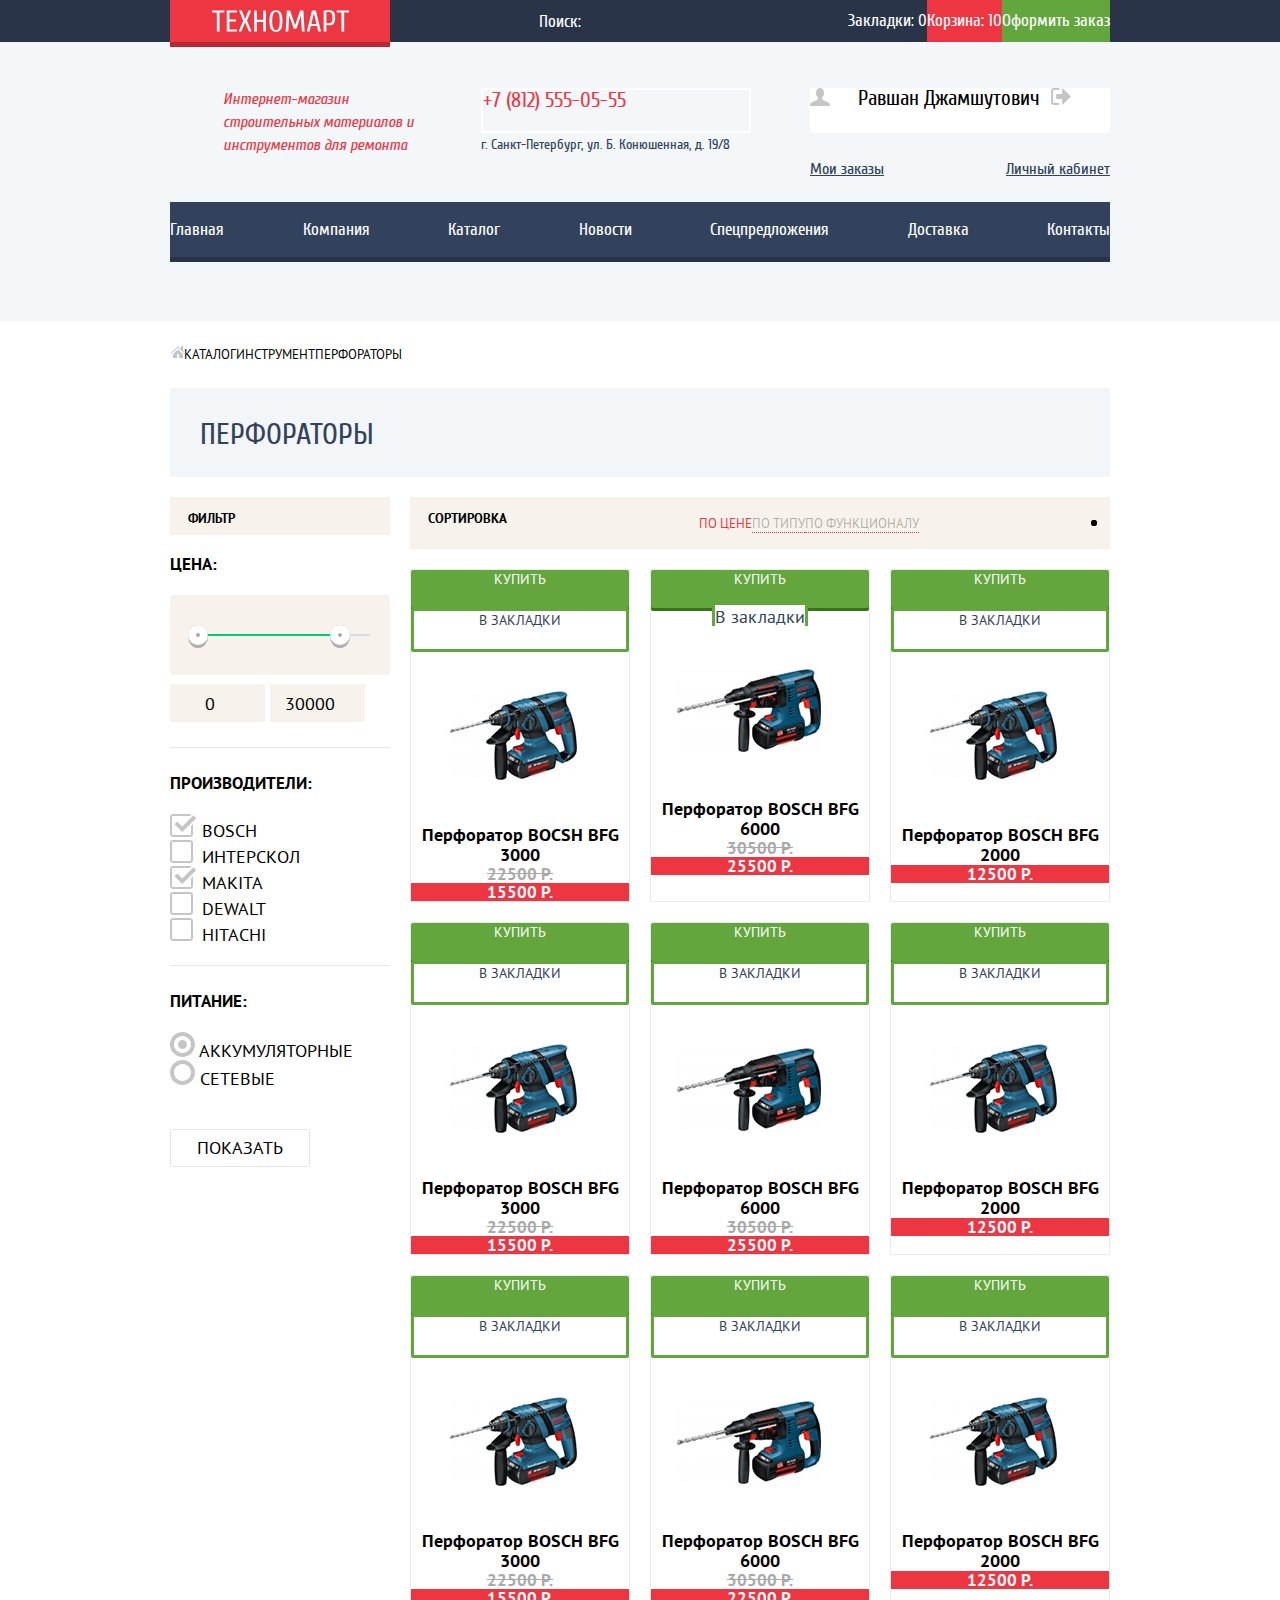
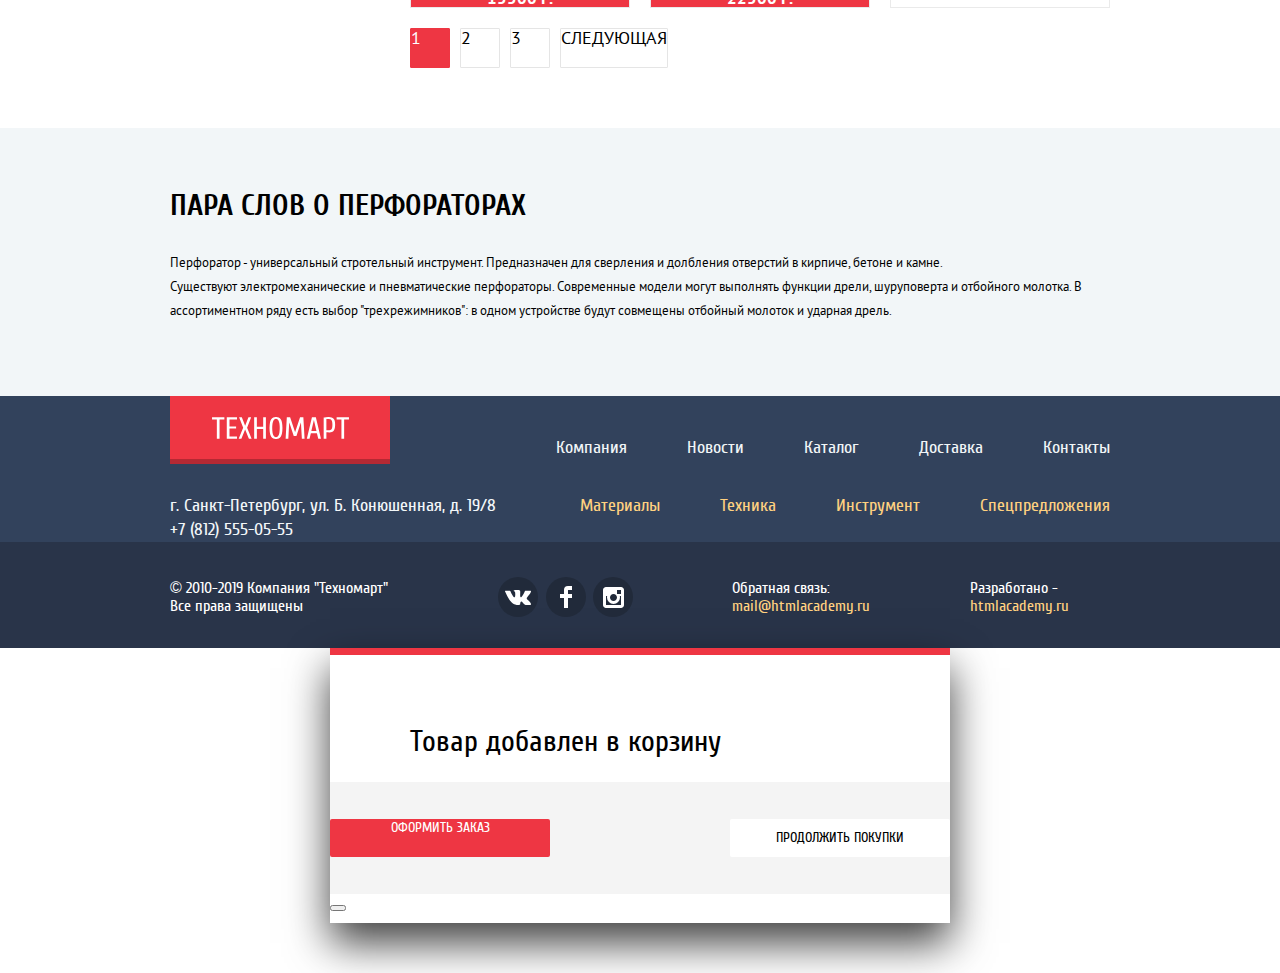
==== catalogue.html @ b9c75196 "сетки. часть 1." ====
<!DOCTYPE html>
<html lang="ru">

<head>
  <meta charset="utf-8">
  <title>HTML Academy: Техномарт</title>
  <link href="css/normalize.css" rel="stylesheet">
  <link href="css/style.css" rel="stylesheet">
</head>

<body>
  <header>
    <div class="header-top">
      <div class="container">
        <a class="header-logo" href="index.html">
          <img src="img/logo-technomart.svg" width="137" height="22" alt="Логотип Техномарт">
        </a>
        <form class="header-search" action="https://echo.htmlacademy.ru" method="get">
          <label aria-label="Поиск"><input type="search" name="search" placeholder="Поиск:"></label>
        </form>
        <ul class="user-navigation">
          <li><a class="user-navigation-item header-bookmarks" href="#">Закладки: 0</a></li>
          <li><a class="user-navigation-item header-cart header-cart-full" href="#">Корзина: 10</a></li>
          <li><a class="header-checkout" href="#">Оформить заказ</a></li>
        </ul>
      </div>
      <!--container -->
    </div>
    <!--header-top -->
    <div class="header-bottom">
      <div class="container">
        <p class="header-description">Интернет-магазин строительных материалов и инструментов для ремонта</p>
        <div class="header-info">
          <a class="header-phone" href="tel:+78125550555">+7 (812) 555-05-55</a>
          <p class="header-address">г. Санкт-Петербург, ул. Б. Конюшенная, д. 19/8</p>
        </div>
        <!--header-info -->
        <ul class="header-person">
          <li><a class="header-person-name" href="#">Равшан Джамшутович</a></li>
          <li><a class="header-person-exit" href="#"><span class="visually-hidden">Выход</span></a></li>
          <li><a class="header-person-data" href="#">Мои заказы</a></li>
          <li><a class="header-person-data" href="#">Личный кабинет</a></li>
        </ul>
        <nav class="header-navigation">
          <ul class="header-navigation-list">
            <li><a class="header-navigation-item">Главная</a></li>
            <li><a class="header-navigation-item" href="#">Компания</a></li>
            <li><a class="header-navigation-item" href="catalogue.html">Каталог</a></li>
            <li><a class="header-navigation-item" href="#">Новости</a></li>
            <li><a class="header-navigation-item" href="#">Спецпредложения</a></li>
            <li><a class="header-navigation-item" href="#">Доставка</a></li>
            <li><a class="header-navigation-item" href="#">Контакты</a></li>
          </ul>
        </nav>
      </div>
      <!--container-->
    </div>
    <!--header-bottom -->
  </header>
  <main>
    <nav class="breadcrumbs container">
      <ul class="breadcrumbs-list">
        <li>
          <a class="breadcrumbs-item breadcrumbs-home" href="index.html"><span class="visually-hidden">На главную</span></a>
        </li>
        <li><a class="breadcrumbs-item" href="#">Каталог</a></li>
        <li><a class="breadcrumbs-item" href="#">Инструмент</a></li>
        <li><a class="breadcrumbs-item" href="#">Перфораторы</a></li>
      </ul>
    </nav>
    <h1 class="catalogue-heading container">Перфораторы</h1>
    <section class="products container">
      <h2 class="visually-hidden">Выбрать товар</h2>
      <form class="strainers products-strainers" method="post" action="https://echo.htmlacademy.ru">
        <h3 class="subsection-heading">Фильтр</h3>
        <fieldset class="strainers-group">
          <legend class="strainers-name">Цена:</legend>
          <div class="range">
            <div class="scale">
              <div class="bar"></div>
            </div>
            <button class="range-toggle range-toggle-min" type="button"></button>
            <button class="range-toggle range-toggle-max" type="button"></button>
          </div>
          <label class="visually-hidden range-dash" for="price-min-id">От</label>
          <input class="filters-price-min" id="price-min-id" type="number" name="price-min" value="0">
          <label class="visually-hidden" for="price-max-id">До</label>
          <input class="filters-price-max" id="price-max-id" type="number" name="price-max" value="30000">
        </fieldset>
        <fieldset class="strainers-group">
          <legend class="strainers-name">Производители:</legend>
          <ul class="strainers-name-list">
            <li class="filter">
              <input class="filter-input visually-hidden" id="filter-bosch" type="checkbox" name="vendors" value="Bosch" checked>
              <label class="filter-label filter-checkbox" for="filter-bosch">
                Bosch
              </label>
            </li>
            <li class="filter">
              <input class="filter-input visually-hidden" id="filter-interskol" type="checkbox" name="vendors" value="Interskol">
              <label class="filter-label filter-checkbox" for="filter-interskol">
                Интерскол
              </label>
            </li>
            <li class="filter">
              <input class="filter-input visually-hidden" id="filter-makita" type="checkbox" name="vendors" value="Makita" checked>
              <label class="filter-label filter-checkbox" for="filter-makita">
                Makita
              </label>
            </li>
            <li class="filter">
              <input class="filter-input visually-hidden" id="filter-dewalt" type="checkbox" name="vendors" value="Dewalt">
              <label class="filter-label filter-checkbox" for="filter-dewalt">
                Dewalt
              </label>
            </li>
            <li class="filter">
              <input class="filter-input visually-hidden" id="filter-hitachi" type="checkbox" name="vendors" value="Hitachi">
              <label class="filter-label filter-checkbox" for="filter-hitachi">
                Hitachi
              </label>
            </li>
          </ul>
        </fieldset>
        <fieldset class="strainers-group">
          <legend class="strainers-name">Питание:</legend>
          <ul class="strainers-name-list">
            <li class="filter">
              <input class="filter-input visually-hidden" id="filter-battery" type="radio" name="supply" value="battery" checked>
              <label class="filter-label filter-radio" for="filter-battery">
                Аккумуляторные
              </label>
            </li>
            <li class="filter">
              <input class="filter-input visually-hidden" id="filter-power" type="radio" name="supply" value="power">
              <label class="filter-label filter-radio" for="filter-power">
                Сетевые
              </label>
            </li>
          </ul>
        </fieldset>
        <button class="products-button filter-button" type="submit">
          Показать
        </button>
      </form>
      <div class="products-result">
        <!--объединяет блоки в правой колонке-->
        <div class="sorting">
          <h3 class="subsection-heading">Сортировка</h3>
          <ul class="sorting-list">
            <li><a class="sorting-item sorting-item-current" href="#">По цене</a></li>
            <li><a class="sorting-item" href="#">По типу</a></li>
            <li><a class="sorting-item" href="#">По функционалу</a></li>
          </ul>
          <ul class="sorting-dir">
            <li><a class="sorting-dir-up" href="#"></a></li>
            <li><a class="sorting-dir-down" href="#"></a></li>
          </ul>
        </div>
        <h3 class="visually-hidden">Найденные товары</h3>
        <ul class="products-list">
          <li class="products-item">
            <!-- 1 -->
            <a class="button products-buy" href="#">Купить</a>
            <a class="button products-inbookmarks" href="#">В закладки</a>
            <figure class="products-about">
              <img src="img/perforator-1.jpg" width="218" height="170" alt="Перфоратор BOSCH BFG 3000">
              <figcaption class="products-name">Перфоратор BOCSH BFG 3000</figcaption>
            </figure>
            <del class="products-price-old">22500 P.</del>
            <p class="products-price-new">15500 P.</p>
          </li>
          <li class="products-item">
            <!-- 2 -->
            <a class="button products-buy" href="#">Купить</a>
            <a class="products-inbookmarks" href="#">В закладки</a>
            <figure class="products-about">
              <img src="img/perforator-2.jpg" width="218" height="170" alt="Перфоратор BOSCH BFG 6000">
              <figcaption class="products-name">Перфоратор BOSCH BFG 6000</figcaption>
            </figure>
            <del class="products-price-old">30500 P.</del>
            <p class="products-price-new">25500 P.</p>
          </li>
          <li class="products-item new-tip">
            <!-- 3 -->
            <a class="button products-buy" href="#">Купить</a>
            <a class="button products-inbookmarks" href="#">В закладки</a>
            <figure class="products-about">
              <img src="img/perforator-1.jpg" width="218" height="170" alt="Перфоратор BOSCH BFG 2000">
              <figcaption class="products-name">Перфоратор BOSCH BFG 2000</figcaption>
            </figure>
            <p class="products-price-new">12500 P.</p>
          </li>
          <li class="products-item">
            <!-- 4 -->
            <a class="button products-buy" href="#">Купить</a>
            <a class="button products-inbookmarks" href="#">В закладки</a>
            <figure class="products-about">
              <img src="img/perforator-1.jpg" width="218" height="170" alt="Перфоратор BOSCH BFG 3000">
              <figcaption class="products-name">Перфоратор BOSCH BFG 3000</figcaption>
            </figure>
            <del class="products-price-old">22500 P.</del>
            <p class="products-price-new">15500 P.</p>
          </li>
          <li class="products-item new-tip">
            <!-- 5 -->
            <a class="button products-buy" href="#">Купить</a>
            <a class="button products-inbookmarks" href="#">В закладки</a>
            <figure class="products-about">
              <img src="img/perforator-2.jpg" width="218" height="170" alt="Перфоратор BOSCH BFG 6000">
              <figcaption class="products-name">Перфоратор BOSCH BFG 6000</figcaption>
            </figure>
            <del class="products-price-old">30500 P.</del>
            <p class="products-price-new">25500 P.</p>
          </li>
          <li class="products-item">
            <!-- 6 -->
            <a class="button products-buy" href="#">Купить</a>
            <a class="button products-inbookmarks" href="#">В закладки</a>
            <figure class="products-about">
              <img src="img/perforator-1.jpg" width="218" height="170" alt="Перфоратор BOSCH BFG 2000">
              <figcaption class="products-name">Перфоратор BOSCH BFG 2000</figcaption>
            </figure>

            <p class="products-price-new">12500 P.</p>
          </li>
          <li class="products-item new-tip">
            <!-- 7 -->
            <a class="button products-buy" href="#">Купить</a>
            <a class="button products-inbookmarks" href="#">В закладки</a>
            <figure class="products-about">
              <img src="img/perforator-1.jpg" width="218" height="170" alt="Перфоратор BOSCH BFG 3000">
              <figcaption class="products-name">Перфоратор BOSCH BFG 3000</figcaption>
            </figure>
            <del class="products-price-old">22500 P.</del>
            <p class="products-price-new">15500 P.</p>
          </li>
          <li class="products-item">
            <!-- 8 -->
            <a class="button products-buy" href="#">Купить</a>
            <a class="button products-inbookmarks" href="#">В закладки</a>
            <figure class="products-about">
              <img src="img/perforator-2.jpg" width="218" height="170" alt="Перфоратор BOSCH BFG 6000">
              <figcaption class="products-name">Перфоратор BOSCH BFG 6000</figcaption>
            </figure>
            <del class="products-price-old">30500 P.</del>
            <p class="products-price-new">22500 P.</p>
          </li>
          <li class="products-item">
            <!-- 9 -->
            <a class="button products-buy" href="#">Купить</a>
            <a class="button products-inbookmarks" href="#">В закладки</a>
            <figure class="products-about">
              <img src="img/perforator-1.jpg" width="218" height="170" alt="Перфоратор BOSCH BFG 2000">
              <figcaption class="products-name">Перфоратор BOSCH BFG 2000</figcaption>
            </figure>
            <p class="products-price-new">12500 P.</p>
          </li>
        </ul>
        <h3 class="visually-hidden">Номера страниц</h3>
        <ul class="pagination">
          <li><a class="products-button pagination-item pagination-item-current">1</a></li>
          <li><a class="products-button pagination-item" href="#">2</a></li>
          <li><a class="products-button pagination-item" href="#">3</a></li>
          <li><a class="products-button pagination-next" href="#">Следующая</a></li>
        </ul>
      </div>
    </section>
    <section class="description">
      <div class="container">
        <h2 class="description-heading">Пара слов о перфораторах</h2>
        <!--может надо классу префикс catalogue добавить?-->
        <p>Перфоратор - универсальный стротельный инструмент. Предназначен для сверления и долбления отверстий в кирпиче, бетоне и камне.<br>Существуют электромеханические и пневматические перфораторы. Современные модели могут выполнять функции
          дрели, шуруповерта и отбойного молотка. В ассортиментном ряду есть выбор "трехрежимников": в одном устройстве будут совмещены отбойный молоток и ударная дрель.
        </p>
      </div>
    </section>
  </main>
  <footer class="main-footer">
    <div class="footer-top">
      <div class="container footer-flex">
        <a class="footer-logo"></a>
        <ul class="footer-company">
          <li><a href="#">Компания</a></li>
          <li><a href="#">Новости</a></li>
          <li><a href="catalogue.html">Каталог</a></li>
          <li><a href="#">Доставка</a></li>
          <li><a href="#">Контакты</a></li>
        </ul>
        <p class="footer-contacts">г. Санкт-Петербург, ул. Б. Конюшенная, д. 19/8
          <a href="tel:+78125550555" class="footer-phone">+7 (812) 555-05-55</a>
        </p>
        <ul class="footer-products">
          <li><a href="#">Материалы</a></li>
          <li><a href="#">Техника</a></li>
          <li><a href="#">Инструмент</a></li>
          <li><a href="#">Спецпредложения</a></li>
        </ul>
      </div>
      <!--container -->
    </div> <!-- footer-middle-->
    <div class="footer-bottom">
      <div class="container footer-flex">
        <p>&copy; 2010-2019 Компания "Техномарт" <br>Все права защищены</p>
        <ul class="footer-social-list">
          <li><a class="footer-social footer-vk" href="#"><span class="visually-hidden">Вконтакте</span></a></li>
          <li><a class="footer-social footer-fb" href="#"><span class="visually-hidden">Фейсбук</span></a></li>
          <li><a class="footer-social footer-ig" href="#"><span class="visually-hidden">Инстаграм</span></a></li>
        </ul>
        <p>Обратная связь:
          <a class="footer-link" href="mailto:mail@htmlacademy.ru">mail@htmlacademy.ru</a>
        </p>
        <p>Разработано -
          <a class="footer-link" href="https://htmlacademy.ru/intensive/htmlcss">htmlacademy.ru</a>
        </p>
      </div>
      <!--container -->
    </div> <!-- footer-bottom-->
  </footer>
  <section class="modal cart">
    <div class="modal-top">
      <h2 class="cart-heading">Товар добавлен в корзину</h2>
    </div>
    <div class="modal-bottom">
      <a class="button cart-order" href="#">Оформить заказ</a>
      <button class="button cart-go-on js-modal-close">Продолжить покупки</button>
    </div>
    <button class="modal-close js-modal-close"><span class="visually-hidden">Закрыть</span></button>  
  </section>
</body>

</html>
---- css/style.css ----
@font-face {
  font-family: "Cuprum";
  font-weight: 400;
  font-style: normal;
  src: local("Cuprum"), url("../fonts/cuprum.woff2") format("woff2"), url("../fonts/cuprum.woff") format("woff");
}

@font-face {
  font-family: "Cuprum";
  font-weight: 700;
  font-style: normal;
  src: url("../fonts/cuprumbold.woff2") format("woff2"), url("../fonts/cuprumbold.woff") format("woff");
}

@font-face {
  font-family: "Cuprum";
  font-weight: 400;
  font-style: italic;
  src: url("../fonts/cuprumitalic.woff2") format("woff2"), url("../fonts/cuprumitalic.woff") format("woff");
}

@font-face {
  font-family: "Cuprum";
  font-weight: 700;
  font-style: italic;
  src: url("../fonts/cuprumbolditalic.woff2") format("woff2"), url("../fonts/cuprumbolditalic.woff") format("woff");
}

@font-face {
  font-family: "PT Sans";
  font-weight: 400;
  font-style: normal;
  src: local("PT Sans"), url("../fonts/ptsans.woff2") format("woff2"), url("../fonts/ptsans.woff") format("woff");
}

@font-face {
  font-family: "PT Sans";
  font-weight: 700;
  font-style: normal;
  src: url("../fonts/ptsansbold.woff2") format("woff2"), url("../fonts/ptsansbold.woff") format("woff");
}

body {
  margin: 0;
  font-family: "Cuprum", "Arial", sans-serif;
  font-size: 18px;
  line-height: 18px;
}

a {
  text-decoration: none;
  color: inherit;
}

.container {
  width: 940px;
  margin: 0 auto;
  padding: 0 10px;
}

.visually-hidden {
  position: absolute;
  width: 1px;
  height: 1px;
  margin: -1px;
  border: 0;
  padding: 0;
  clip: rect(0 0 0 0);
  overflow: hidden;
}

.section-header {
  height: 89px;
  margin-bottom: 20px;
  padding-left: 28px;
  padding-right: 24px;
  display: flex;
  justify-content: space-between;
  align-items: center;
  background-color: #f9f5f0;
}

.section-header-heading {
  margin: 0;
  font-size: 30px;
  line-height: 30px;
  font-weight: 400;
  text-transform: uppercase;
  color: #32425c;
}

.section-heading {
  margin: 0;
  margin-bottom: 35px;
  font-size: 30px;
  line-height: 30px;
  font-weight: 400;
  text-transform: uppercase;
}

.section-description {
  margin: 0;
  font-family: "PT Sans", "Arial", sans-serif;
  font-size: 13px;
  line-height: 24px;
}

.button {
  /*padding-top: 13px;
  padding-bottom: 14px;*/
  /*box-sizing:border-box;*/
  display: block;
  height: 38px;
  font-family: inherit;
  font-size: 14px;
  /*line-height: 18px;*/
  line-height: 18px;
  color: #ffffff;
  text-transform: uppercase;
  text-align: center;
  border: none;
  border-radius: 2px;
  background-color: #ee3643;
  outline: none;
}

.button:hover,
.button:focus {
  background-color: #ca2c37;
  color: #ffffff;
}

.button:active {
  background-color: #ba2732;
  color: #ffffff;
}
.products-buy {
  background-color: #63a63e;
  /*border-bottom: 3px solid #367315;*/
  box-shadow: 0 3px 0 0 #367315;
}

.products-buy:hover,
.products-buy:focus {
  background-color: #5fbb2d;
  /*border-bottom: 3px solid #367315;*/
  box-shadow: 0 3px 0 0 #367315;
}

.products-buy:active {
  background-color: #518534;
  /*border-bottom: 3px solid #518534;*/
  box-shadow: 0 3px 0 0 #518534;
}

.products-inbookmarks {
  background-color: #ffffff;
  border: 3px solid #63a63e;
  color: #32425c;
}

.products-inbookmarks:hover,
.products-inbookmarks:focus {
  background-color: #ffffff;
  border-color: #32425c;
  color: #32425c;
}

.products-inbookmarks:active {
  border-color: rgba(50, 66, 92, 0.3);
  color: rgba(50, 66, 92, 0.3);
}

/*-----------index header-----------------------------------*/
.main-header {
  margin-bottom: 59px;
}
.header-top {
  height: 42px;
  /*соответствует высоте header-logo*/
  font-size: 17px;
  color: #ffffff;
  background-color: #293449;
}
.header-top .container {
  display: flex;
  justify-content: space-between;
  align-items: center;
  flex-wrap: wrap;
}
.header-logo {
  display: flex;
  width: 220px;
  height: 42px;
  background-color: #ee3643;
  box-shadow: 0 5px 0 0 #b52933;
}

.header-logo img {
  margin: auto;
  /*в макете вертикальные отступы разные*/
}

.header-logo:hover,
.header-logo:focus {
  background-color: #ca2c37;
  box-shadow: 0 5px 0 0 #9a212a;
}

.header-logo:active {
  background-color: #ba2732;
  box-shadow: 0 5px 0 0 #8e1e26;
}

.header-search input {
  font: inherit;
  height: 42px;
  border: none;
  background-color: transparent;
}

.header-search input:hover {
  background-color: #212a3a;
}

.header-search input:focus {
  background-color: #ffffff;
  outline: none;
}

.header-search input[type="search"]::-ms-clear,
.header-search input[type="search"]::-ms-reveal {
  display: none;
}

.header-search input[type="search"]::-webkit-search-decoration,
.header-search input[type="search"]::-webkit-search-cancel-button,
.header-search input[type="search"]::-webkit-search-results-button,
.header-search input[type="search"]::-webkit-search-results-decoration {
  display: none;
}

.header-search input::placeholder {
  color: #ffffff;
}

.user-navigation {
  display: flex;
  padding: 0;
  margin: 0;
  list-style: none;
}

.user-navigation-item {
  display: block;
  height: 42px;
  line-height: 42px;
  /*чтобы отцентровать по вертикали*/
}

.header-bookmarks:hover,
.header-bookmarks:focus,
.header-cart:hover,
.header-cart:focus {
  background-color: #212a3a;
}

.header-bookmarks:active,
.header-cart:active {
  background-color: #161d29;
  color: rgba(255, 255, 255, 0.6);
}

.header-checkout {
  display: block;
  height: 42px;
  background-color: #63a63e;
  line-height: 42px;
  /*чтобы отцентровать по вертикали*/
}

.header-checkout:hover,
.header-checkout:focus {
  background-color: #5fbb2d;
}

.header-checkout:active {
  color: rgba(255, 255, 255, 0.6);
  background-color: #518534;
}

.header-bottom {
  background-color: #f3f7f9;
  padding-top: 46px;
  padding-bottom: 60px;
}
.header-bottom .container {
  display: flex;
  flex-wrap: wrap;
  justify-content: space-between;
}
.header-description {
  box-sizing: border-box;
  width: 251px;
  margin: 0;
  margin-bottom: 45px;
  padding-left: 53px;
  font-size: 16px;
  line-height: 23px;
  color: #ee3643;
  font-style: italic;
}
.header-info {
  width: 270px;
}

.header-phone {
  display: block;
  box-sizing: border-box;
  width: 270px;
  height: 45px;
  font-size: 21px;
  line-height: 21px;
  color: #ee3643;
  border: 2px solid #ffffff;
}

.header-address {
  margin: 0;
  font-size: 14px;
  line-height: 24px;
  color: #32425c;
}

.header-person {
  width: 300px;
  display: flex;
  flex-wrap: wrap;
  justify-content: space-between;
  align-items: flex-start;
  margin: 0;
  padding: 0;
  font-size: 21px;
  line-height: 21px;
  list-style: none;
}
.header-enter,
.header-reg {
  display: block;
  width: 121px;
  height: 45px;
  background-color: #ffffff;
  text-align: center;
}
.header-enter:hover,
.header-enter:focus,
.header-reg:hover,
.header-reg:focus {
  color: #ee3643;
}

.header-enter:active,
.header-reg:active {
  color: rgba(0, 0, 0, 0.3);
}

.header-navigation {
  /*padding-left: 22px;*/
  color: #ffffff;
  background-color: #32425c;
  border-bottom: 5px solid #293449;
  /*доработать границу снизу*/
}
.header-navigation {
  width: 100%;
}
.header-navigation-list {
  display: flex;
  justify-content: space-between;
  margin: 0;
  padding: 0;
  list-style: none;
}

.header-navigation-item {
  display: block;
  height: 55px;
  font-size: 17px;
  line-height: 55px;
  /*чтобы отцентровать по вертикали*/
  /*border-bottom: 5px solid #293449;*/
}

.header-navigation-item:hover,
.header-navigation-item:focus {
  background-color: #293449;
  /*border-bottom: 5px solid #293449;*/
}

.header-navigation-item:active {
  color: rgba(255, 255, 255, 0.5);
  background-color: #1d2739;
  border-bottom: 5px solid #1d2739;
  /*из-за границы увеличивается высота блока; доработать*/
}

/*----------------catalogue header----------------------------*/

.header-cart-full {
  background-color: #ee3643;
}

.header-cart-full:hover,
.header-cart-full:focus {
  background-color: #ca2c37;
}

.header-cart-full:active {
  background-color: #ba2732;
}

.header-person-name {
  display: block;
  box-sizing: border-box;
  width: 240px;
  height: 45px;
  padding-left: 48px;
  background-image: url("../img/icon-user.svg");
  background-repeat: no-repeat;
  font-size: 21px;
  line-height: 21px;
  background-color: #ffffff;
}

.header-person-name:hover,
.header-person-name:focus {
  /*как прописать изменение цвета svg-иконки???*/
}

.header-person-name:active {
  color: rgba(0, 0, 0, 0.3)
}

.header-person-exit {
  display: block;
  width: 60px;
  height: 45px;
  background-color: #ffffff;
  background-image: url("../img/icon-logout.svg");
  background-repeat: no-repeat;
}

.header-person-data {
  font-size: 16px;
  line-height: 18px;
  color: #32425c;
  text-decoration: underline;
}

.header-person-data:hover,
.header-person-data:focus {
  color: #ee3643;
}

.header-person-data:active {
  color: rgba(50, 66, 92, 0.3);
}

/*----------------index main----------------------------*/
.main-container {
  margin-bottom: 86px;
}
.promo {
  color: #ffffff;
  margin-bottom: 53px;
}

.promo-offers {
  margin: 0;
  padding: 0;
  list-style: none;
}

.promo-goods {
  display: flex;
  justify-content: space-between;
  margin-bottom: 20px;
}

.promo-block {
  box-sizing: border-box;
  width: 300px;
  height: 123px;
}

.promo-heading {
  margin: 0;
  font-size: 24px;
  line-height: 30px;
  font-weight: 700;
}

.promo-link {
  width: 135px;
  /*height: 38px;*/
  background-color: rgba(0, 0, 0, 0.1);
}

.promo-link:hover,
.promo-link:focus {
  background-color: rgba(0, 0, 0, 0.2);
}

.promo-link:active {
  background-color: rgba(0, 0, 0, 0.3);
}

.promo-materials {
  background-color: #ffbf47;
  background-image: url("../img/promo-icon-1.svg");
  background-repeat: no-repeat;
  background-position: 100% 50%;
}

.promo-tool {
  background-color: #3bbce3;
  background-image: url("../img/promo-icon-2.svg");
  background-repeat: no-repeat;
  background-position: 100% 50%;
}

.promo-equipment {
  background-color: #dc91d8;
  background-image: url("../img/promo-icon-3.svg");
  background-repeat: no-repeat;
  background-position: 100% 50%;
}
.promo-flex-wrap {
    display: flex;
    justify-content: space-between;
}

.promo-slideshow {
  width: 620px;
}

.promo-slideshow-list {
  margin: 0;
  padding: 0;
  list-style: none;
  background-color: #c6beb7;
}
.display-none { /*временный класс*/
  display: none;
}
.promo-slideshow-heading {
  margin: 0;
  font-size: 36px;
  line-height: 36px;
  font-weight: 700;
  text-transform: uppercase;
}

.promo-description {
  font-size: 18px;
  line-height: 24px;
}
.promo-services {
  display: flex;
  flex-direction: column;
  justify-content: space-between;
}
.promo-discount {
  background-color: #8ed78f;
  background-image: url("../img/promo-icon-4.svg");
  background-repeat: no-repeat;
  background-position: 100% 50%;
}

.promo-delivery {
  background-color: #ffc047;
  background-image: url("../img/promo-icon-5.svg");
  background-repeat: no-repeat;
  background-position: 100% 50%;
}

.popular {
  /*margin-bottom: 21px; отступ за счет .products-item*/
}

.products-list {
  display: flex;
  justify-content: space-between;
  flex-wrap: wrap;
  margin: 0;
  padding: 0;
  list-style: none;
}

.products-item {
  width: 218px;
  border: 1px solid #eaeaea;
  margin-bottom: 20px;
  text-align: center;
}
.products-about {
  margin: 0;
}
.products-name,
.products-price-old,
.products-price-new {
  margin: 0;
  font-family: "PT Sans", "Arial", sans-serif;
  font-weight: 700;
}

.products-name {
  font-size: 18px;
  line-height: 20px;
}

.products-price-old {
  font-size: 17px;
  line-height: 18px;
  color: #a9a9a9;
}

.products-price-new {
  font-size: 17px;
  line-height: 18px;
  color: #ffffff;
  background-color: #ee3643;
}

.vendors {
  margin-bottom: 85px;
}

.vendors-list {
  display: flex;
  flex-wrap: wrap;
  justify-content: space-between;
  list-style: none;
  margin: 0;
  padding: 0;
}

.vendors-item {
  display: flex;
  box-sizing: border-box;
  width: 220px;
  height: 145px;
  border: 1px solid #e5e5e5;
}

.vendors-list li:nth-child(1),
.vendors-list li:nth-child(2),
.vendors-list li:nth-child(3),
.vendors-list li:nth-child(4) {
  margin-bottom: 20px;
}

.vendors-item img {
  margin: auto;
}
.vendors-item:hover,
.vendors-item:focus {
  border: none;
  box-shadow: 0 5px 25px 0 rgba(41, 52, 73, 0.5);
}

.vendors-item:active {
  box-shadow: 0 4px 10px 0 rgba(41, 52, 73, 0.5);
}

.vendors-item:active img {
  opacity: 0.3;
}

/*----------------------------------*/
.services {
  margin-bottom: 80px;
  padding-top: 65px;
  background-color: #f4f8f9;
}
.services-description {
  width: 400px;
  margin-bottom: 75px;
}

.services-layout {
  display: flex;
  justify-content: space-between;
}

.services-list,
.services-menu {
  list-style: none;
  margin: 0;
  padding: 0;
}

.services-menu {
  width: 240px;
  margin-bottom: 98px;
}

.services-menu-item {
  display: block;
  height: 60px; /*без границ*/
  font-size: 21px;
  line-height: 30px;
  font-weight: 700;
  color: #ffffff;
  background-color: #32425c;
  border-top: 1px solid #405069;
  border-bottom: 1px solid #293449
}

.services-menu-item-current {
  background-color: #ffffff;
  color: #32425c;
  border-top: 1px solid #ffffff;
  border-bottom: 1px solid #ffffff;
}

.services-menu-item:hover,
.services-menu-item:focus {
  color: #ffffff;
  background-color: #293449;
  border-top: 1px solid #293449;
  border-bottom: 1px solid #293449;
}

.services-list {
  box-sizing: border-box;
  width: 700px;
  padding-left: 80px;
}

.services-subtitle {
  margin: 0;
  margin-bottom: 30px;
  font-size: 36px;
  line-height: 36px;
  font-weight: 400;
  color: #32425c;
  text-transform: uppercase;
}

.services-detail {
  height: 284px; /*по высоте соседнего блока + его отступ снизу*/
  background-repeat: no-repeat;
  background-position: 100% 100%;
}

.services-delivery {
  background-image: url("../img/services-delivery.png");
}

.services-delivery .services-specification {
  width: 275px;
}

.services-warranty {
  background-image: url("../img/services-warranty.png");
}

.services-warranty .services-specification {
  width: 380px;
}

.services-credit {
  background-image: url("../img/services-credit.png");
}

.services-credit .services-specification {
  width: 300px;
}
/*----------------------------------*/
.flex-container {
  display: flex;
  justify-content: space-between;
}

.about {
  width: 540px;
}

.about p:first-of-type {
  margin-bottom: 35px;
}

.about p:nth-of-type(2) {
  margin-bottom: 30px;
}

.about-transport {
  margin: 0;
  font-size: 18px;
  line-height: 20px;
}

.about-transport li{
  margin-bottom: 20px;
}
.about-transport li:last-child{
  margin-bottom: 35px;
}
.contacts {
  width: 300px;
}

.contacts-description {
  width: 180px;
  margin-bottom: 40px;
}

.contacts-map {
  display: block;
  margin-bottom: 40px;
  background-color: #f4f2ed;
}

/*----------------catalogue main----------------------------*/
.breadcrumbs-list {
  display: flex;
  margin: 0;
  padding: 24px 0;
  font-family: "PT Sans", "Arial", sans-serif;
  font-size: 13px;
  line-height: 18px;
  text-transform: uppercase;
  list-style: none;
}

.breadcrumbs-item:hover,
.breadcrumbs-item:focus {
  color: #ee3643;
}

.breadcrumbs-item:active {
  color: rgba(0, 0, 0, 0.3);
}

.breadcrumbs-home {
  display: block;
  width: 14px;
  height: 12px;
  background-image: url("../img/icon-home.svg");
}

.catalogue-heading {
  box-sizing: border-box;
  height: 89px;
  margin-bottom: 20px;
  padding-top: 32px;
  padding-left: 30px;
  font-size: 30px;
  line-height: 30px;
  font-weight: 400;
  color: #32425c;
  text-transform: uppercase;
  background-color: #f2f6f8;
}

.products {
  display: flex;
  justify-content: space-between;
  margin-bottom: 60px;
  font-family: "PT Sans", "Arial", sans-serif;
}
.strainers {
  width: 220px;
  margin-right: 20px;
}
.products-strainers {
  text-transform: uppercase;
}

.subsection-heading {
  box-sizing: border-box;
  height: 38px;
  margin: 0;
  margin-bottom: 14px; /*они везде разные!!*/
  padding-top: 13px;
  padding-left: 18px;
  font-size: 13px;
  line-height: 18px;
  text-transform: uppercase;
  background-color: #f7f3ec;
}

.strainers-group {
  margin: 0;
  margin-bottom: 20px;
  padding: 0;
  border: none;
  border-bottom: 1px solid #e5e5e5;
}
.products-strainers .strainers-group:last-of-type {
    border: none;
}

.strainers-name {
  margin-bottom: 16px; /*они везде разные!!*/
  font-size: 17px;
  line-height: 30px;
  font-weight: 700;
}

.range {
  position: relative;
  margin-bottom: 9px;
  padding-top: 39px;
  padding-left: 20px;
  padding-right: 20px;
  width: 180px;
  height: 41px;
  background-color: #f7f3ec;
  border-radius: 2px;
}

.scale {
  height: 2px;
  background-color: #d7dcde;
}

.bar {
  width: 84%;
  height: 2px;
  background-color: #00ca74;
}

.range-toggle {
  position: absolute;
  top: 30px;
  left: 0;
  width: 20px;
  height: 23px;
  padding: 0;
  background-color: #b1b1b1;
  border: none;
  border-radius: 50%;
  background-image: url("../img/filter-button.svg");
  outline: none;
}

.range-toggle-min {
  left: 18px;
}

.range-toggle-max {
  left: 160px;
}

.filters-price-min,
.filters-price-max {
  width: 95px;
  height: 38px;
  margin: 0;
  margin-bottom: 25px;
  padding: 0;
  text-align: center;
  background-color: #f7f3ec;
  border-radius: 1px;
  border: none;
}

.filters-price-min {
  /*margin-right: 30px; - между блоками расстояние не понятно откуда*/
}

.strainers-name-list {
  margin: 0;
  margin-bottom: 21px;
  padding: 0;
  list-style: none;
}

input[type="checkbox"]+label::before {
  content: "";
  display: inline-block;
  width: 27px;
  height: 23px;
  background-image: url("../img/filters-checkbox-off.svg");
  background-repeat: no-repeat;
}

input[type="checkbox"]:checked+label::before {
  background-image: url("../img/filters-checkbox-on.svg");
}

input[type="checkbox"]:disabled+label::before {
  color: rgba(0, 0, 0, 0.3);
}

input[type="checkbox"]:checked:disabled+label::before {
  color: rgba(0, 0, 0, 0.3);
}

input[type="radio"]+label::before {
  content: "";
  display: inline-block;
  width: 25px;
  height: 25px;
  background-image: url("../img/filters-radio-off.svg");
  background-repeat: no-repeat;
}

input[type="radio"]:checked+label::before {
  background-image: url("../img/filters-radio-on.svg");
}

input[type="radio"]:disabled+label::before {
  color: rgba(0, 0, 0, 0.3);
}

input[type="radio"]:checked:disabled+label::before {
  color: rgba(0, 0, 0, 0.3);
}

.sorting {
  display: flex;
  justify-content: space-between;
  align-items: center;
  margin-bottom: 20px;
  background-color: #f7f3ec;
}

.sorting-list {
  display: flex;
  list-style: none;
  margin: 0;
  padding: 0;
}

.sorting-item {
  font-size: 13px;
  line-height: 18px;
  text-transform: uppercase;
  color: rgb(0, 0, 0, 0.3);
  border-bottom: 1px dotted #ee3643;
}

.sorting-item-current {
  color: #ee3643;
  border: none;
}

.sorting-item:hover,
.sorting-item:focus {
  color: #000000;
  border-bottom: 1px solid #ee3643;
}
.sorting-dir {
  display: flex;
  margin: 0;
  padding: 0;
}

.products-button {
  height: 38px;
  text-transform: uppercase;
  background-color: transparent;
  border: 1px solid #e5e5e5;
  border-radius: 1px;
}

.products-button:hover,
.products-button:focus {
  border-color: #bdc6ca;
}

.products-button:active {
  border-color: #ee3643;
}

.filter-button {
  width: 140px;
  outline: none;
}

.pagination {
  display: flex;
  margin: 0;
  padding: 0;
  list-style: none;
}

.pagination-item {
  display: block;
  width: 38px;
  margin-right: 10px;
}

.pagination-next {
  display: block;
  width: 140x;
}

.pagination-item-current,
.pagination-item-current:hover,
.pagination-item-current:active {
  color: #ffffff;
  background-color: #ee3643;
  border-color: #ee3643;
}

.description {
  padding-top: 63px;
  padding-bottom: 73px;
  background-color: #f2f6f8;
}

.description-heading {
  margin: 0;
  margin-bottom: 30px;
  font-size: 30px;
  line-height: 30px;
  text-transform: uppercase;
}

.description p {
  margin: 0;
  font-family: "PT Sans", "Arial", sans-serif;
  font-size: 13px;
  line-height: 24px;
}

/*----------------footer----------------------------*/
.footer-top {
  font-size: 18px;
  line-height: 24px;
  color: #f3f7f9;
  background-color: #32425c;
}
.footer-top .container {
    display: flex;
    flex-wrap: wrap;
    justify-content: space-between;
}

.footer-logo {
  display: block;
  width: 220px;
  height: 63px;
  margin-bottom: 30px;
  background-color: #ee3643;
  border-bottom: 5px solid #b52933;
  /*box-shadow: 0 5px 0 0 #b52933;*/
  background-image: url("../img/logo-technomart-footer.svg");
  background-position: 50% 50%;
  background-repeat: no-repeat;
}

.footer-contacts {
  width: 330px;
  margin: 0;
  padding: 0;
}

.footer-company,
.footer-products {
  display: flex;
  justify-content: space-between;
  margin: 0;
  padding: 0;
  list-style: none;
}

.footer-company {
  margin-top: 40px;
}

.footer-company li,
.footer-products li {
  padding-right: 60px;
}

.footer-company li:last-child,
.footer-products li:last-child {
  padding-right: 0;
}

.footer-company a {
  color: #f1f5f7;
}

.footer-products a {
  color: #ffd180;
}

.footer-company a:hover,
.footer-company a:focus,
.footer-products a:hover,
.footer-products a:focus {
  text-decoration: underline;
}

.footer-company a:active {
  color: rgb(241, 245, 247, 0.5);
}

.footer-products a:active {
  color: rgb(255, 209, 128, 0.5);
}

.footer-bottom {
  padding-top: 35px;
  padding-bottom: 31px;
  font-size: 16px;
  line-height: 18px;
  color: #ffffff;
  background-color: #293449;
}

.footer-bottom .container {
  display: flex;
  justify-content: space-between;
  align-items: center;
}

.footer-bottom p {
  width: 230px;
  margin: 0;
  padding: 0;
}

.footer-social-list {
  display: flex;
  justify-content: space-between;
  width: 135px;
  margin: 0;
  padding: 0;
  list-style: none;
}

.footer-social {
  display: block;
  width: 40px;
  height: 40px;
  background-color: #212a3a;
  border-radius: 50%;
}

.footer-vk {
  background-image: url("../img/icon-vk.svg");
  background-position: 50% 50%;
  background-repeat: no-repeat;
}

.footer-fb {
  background-image: url("../img/icon-fb.svg");
  background-position: 50% 50%;
  background-repeat: no-repeat;
}

.footer-ig {
  background-image: url("../img/icon-insta.svg");
  background-position: 50% 50%;
  background-repeat: no-repeat;
}

.footer-social:hover,
.footer-social:focus,
.footer-social:active {
  background-color: #ee3643;
}

.footer-bottom p:nth-of-type(2),
.footer-bottom p:nth-of-type(3) {
  width: 140px;
}

.footer-link {
  color: #ffd180;
}

.footer-link:hover,
.footer-link:focus {
  text-decoration: underline;
}

.footer-link:active {
  color: #ee3643;
  text-decoration: none;
}

/*---------------------modal feedback ---------------------*/
.modal {
  box-sizing: border-box;
  width: 620px;
  margin: 0 auto;
  margin-bottom: 50px; /*временно*/
  padding-top: 47px;
  /*padding-left: 80px;
  padding-right: 80px;*/
  border-top: 7px solid #ee3643;
  box-shadow: 0 20px 40px 0 rgba(0, 0, 0, 0.75);
}
.modal-top {
  width: 460px;
  margin: 0 auto;
  display: flex;
  flex-wrap: wrap;
  justify-content: space-between;
}
.modal-bottom {
  display: flex;
  justify-content: space-between;
  box-sizing: border-box;
  height: 112px;
  padding-top: 37px;
  background-color: #f4f4f4;
}

.feedback {
  height: 425px;
}

.modal-feedback-form label:nth-child(1),
.modal-feedback-form label:nth-child(2) {
  width: 220px;
  margin-bottom: 20px;
}

.feedback-field {
  box-sizing: border-box;
  width: 220px;
  height: 38px;
  margin-top: 10px;
  padding-left: 15px;
  border: 2px solid #d7dcde;
  font-family: "PT Sans", "Arial", sans-serif;
  font-size: 13px;
  line-height: 18px;

  outline: none;
  border-radius: 2px;
}

.feedback-field::placeholder {
  color: #999999;
}

.feedback-field:hover,
.feedback-field:focus {
  border: 2px solid #b5b5b5;
}

.feedback-field:active {
  border: 2px solid #ee3643;
}

.modal-feedback-form textarea {
  box-sizing: border-box;
  width: 460px;
  height: 115px;
  margin-bottom: 37px;
}

.feedback-button {
  width: 460px;
  margin: 0 auto;
}
/*---------------------modal map ---------------------*/
.modal-map {
  width: 940px;
  margin: 0 auto;
  background-color: #565656;
  box-shadow: 0 0 16px 0 rgba(47, 42, 43, 0.5);

}
/*---------------------modal cart ---------------------*/
.cart {
  height: 275px;
}

.cart-heading {
  font-size: 30px;
  line-height: 30px;
  font-weight: 400;
}
.cart-order {
  width: 220px;
}
.cart-go-on {
  width: 220px;
  background-color: #ffffff;
  color: #000000;
}
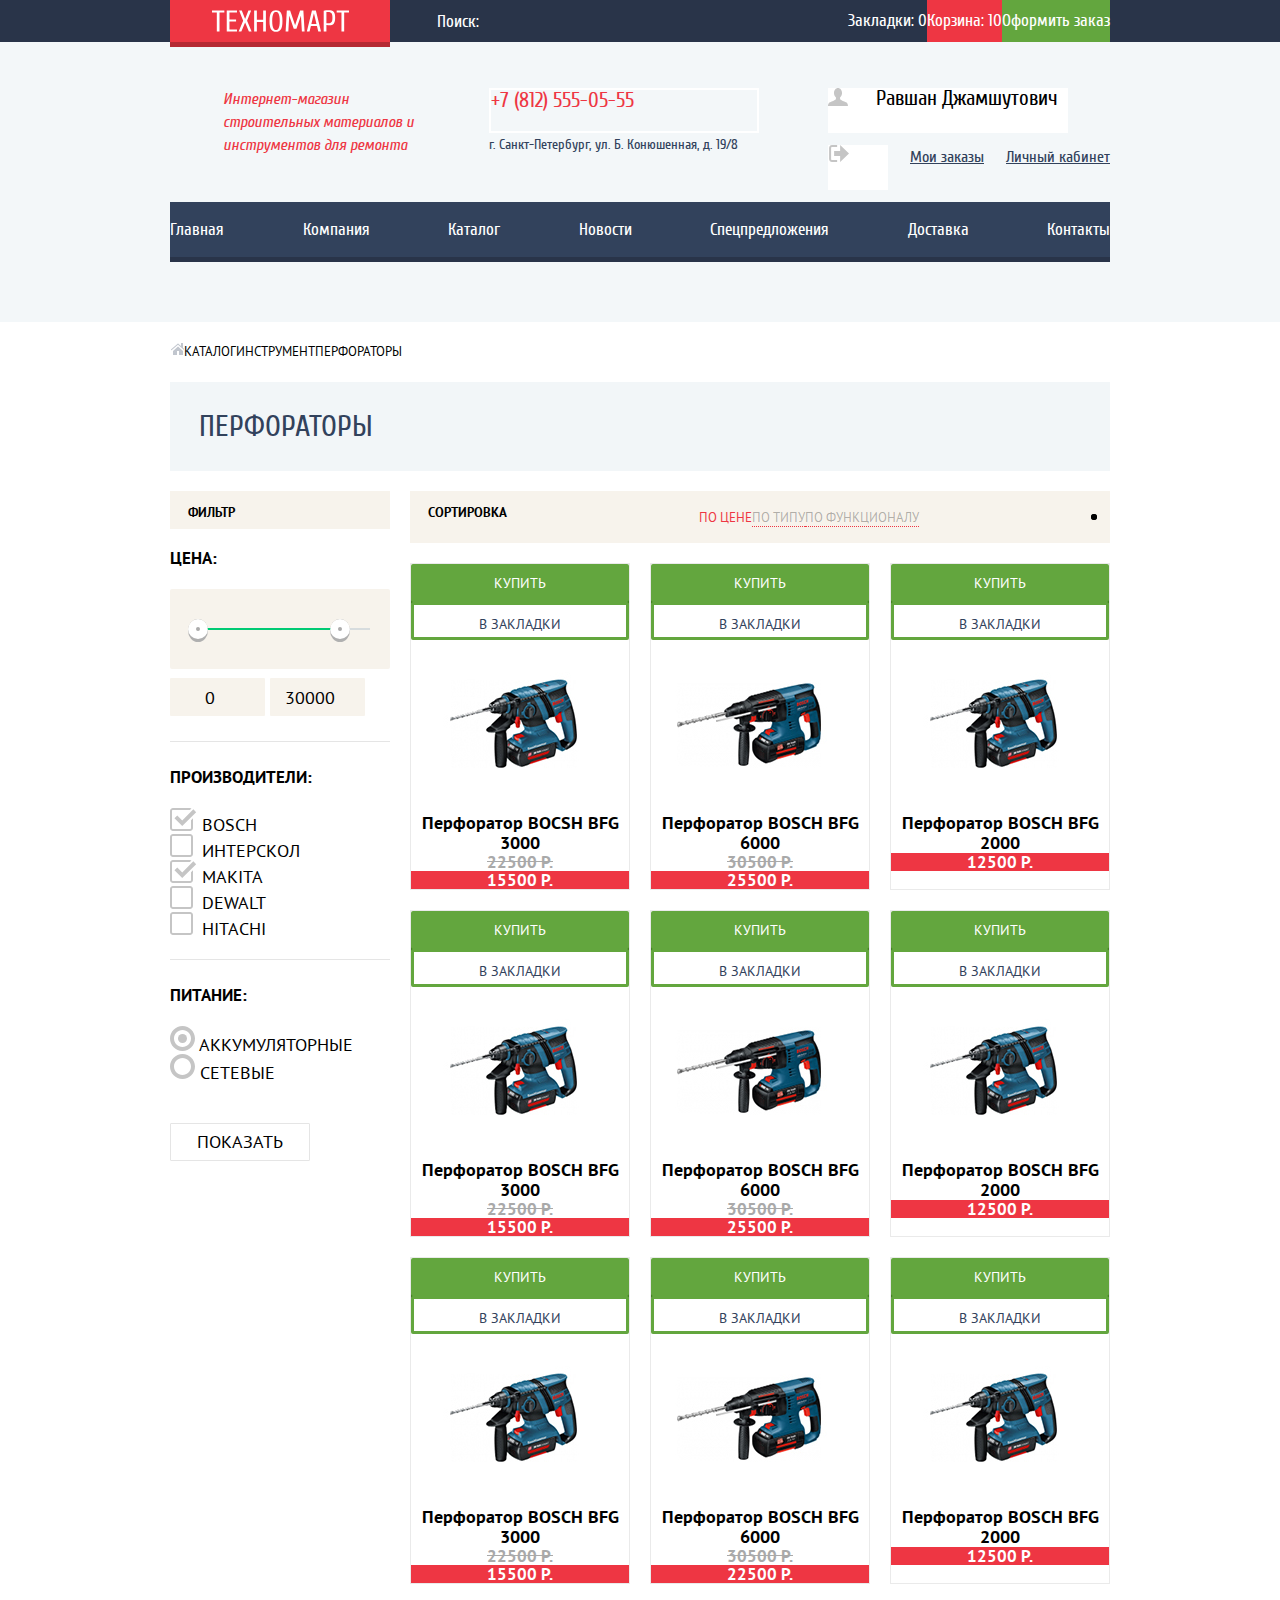
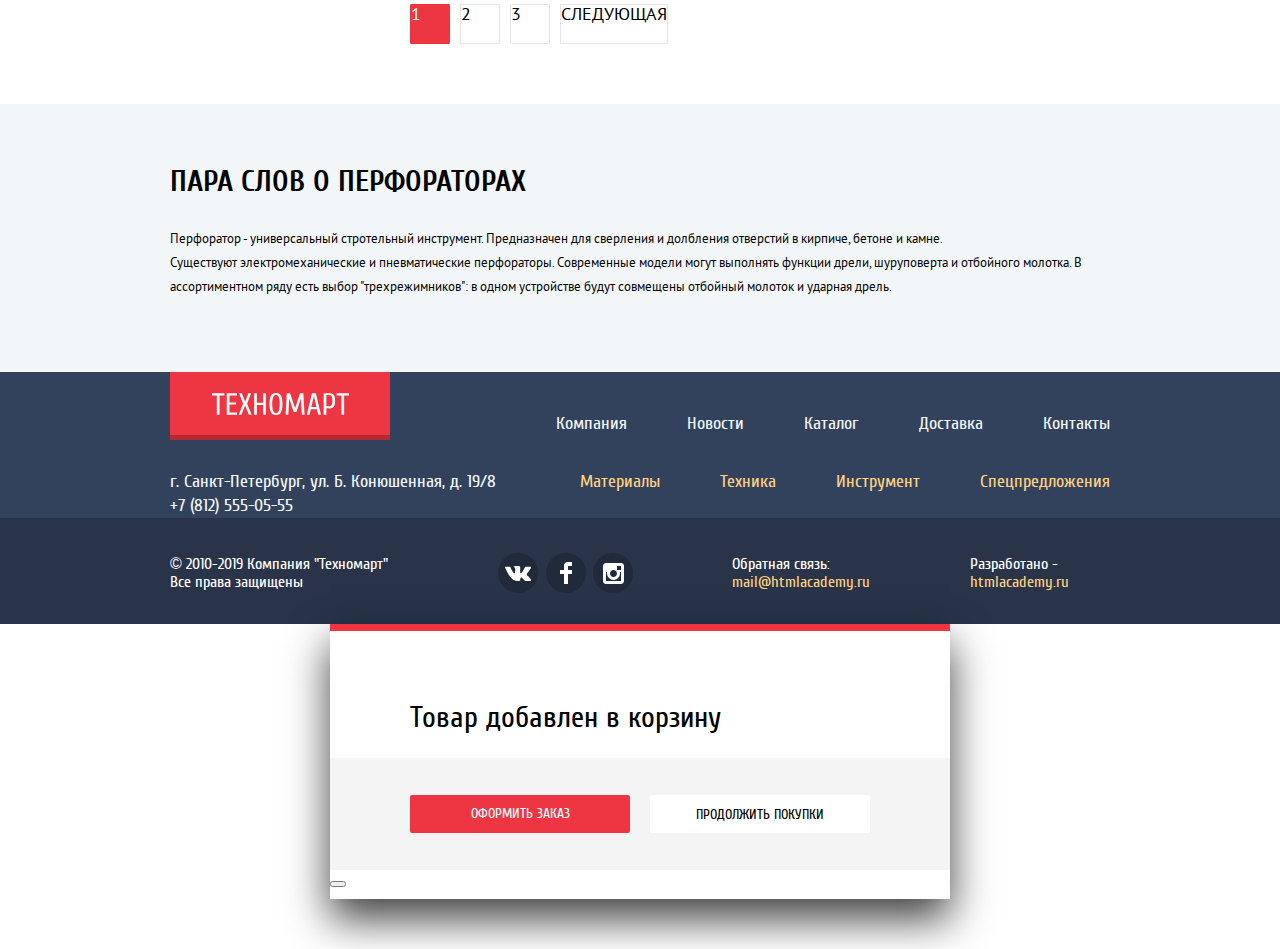
==== commit cbc10400: "сетки. часть 2." ====
--- a/catalogue.html
+++ b/catalogue.html
@@ -173,7 +173,7 @@
           <li class="products-item">
             <!-- 2 -->
             <a class="button products-buy" href="#">Купить</a>
-            <a class="products-inbookmarks" href="#">В закладки</a>
+            <a class="button products-inbookmarks" href="#">В закладки</a>
             <figure class="products-about">
               <img src="img/perforator-2.jpg" width="218" height="170" alt="Перфоратор BOSCH BFG 6000">
               <figcaption class="products-name">Перфоратор BOSCH BFG 6000</figcaption>
@@ -325,7 +325,7 @@
       <a class="button cart-order" href="#">Оформить заказ</a>
       <button class="button cart-go-on js-modal-close">Продолжить покупки</button>
     </div>
-    <button class="modal-close js-modal-close"><span class="visually-hidden">Закрыть</span></button>  
+    <button class="modal-close js-modal-close"><span class="visually-hidden">Закрыть</span></button>
   </section>
 </body>
 
--- a/css/style.css
+++ b/css/style.css
@@ -69,6 +69,11 @@
   overflow: hidden;
 }
 
+.display-none {
+  /*временный класс*/
+  display: none;
+}
+
 .section-header {
   height: 89px;
   margin-bottom: 20px;
@@ -108,13 +113,13 @@
 .button {
   /*padding-top: 13px;
   padding-bottom: 14px;*/
-  /*box-sizing:border-box;*/
+  box-sizing: border-box;
   display: block;
   height: 38px;
   font-family: inherit;
   font-size: 14px;
   /*line-height: 18px;*/
-  line-height: 18px;
+  line-height: 38px;
   color: #ffffff;
   text-transform: uppercase;
   text-align: center;
@@ -134,6 +139,7 @@
   background-color: #ba2732;
   color: #ffffff;
 }
+
 .products-buy {
   background-color: #63a63e;
   /*border-bottom: 3px solid #367315;*/
@@ -175,19 +181,20 @@
 .main-header {
   margin-bottom: 59px;
 }
+
 .header-top {
-  height: 42px;
-  /*соответствует высоте header-logo*/
   font-size: 17px;
   color: #ffffff;
   background-color: #293449;
 }
+
 .header-top .container {
   display: flex;
   justify-content: space-between;
-  align-items: center;
-  flex-wrap: wrap;
-}
+  /*align-items: center;*/
+  /*flex-wrap: wrap;*/
+}
+
 .header-logo {
   display: flex;
   width: 220px;
@@ -210,6 +217,11 @@
 .header-logo:active {
   background-color: #ba2732;
   box-shadow: 0 5px 0 0 #8e1e26;
+}
+
+.header-search {
+  margin-right: auto;
+  padding-left: 45px;
 }
 
 .header-search input {
@@ -294,24 +306,30 @@
   padding-top: 46px;
   padding-bottom: 60px;
 }
+
 .header-bottom .container {
   display: flex;
   flex-wrap: wrap;
-  justify-content: space-between;
-}
+  /*justify-content: space-between;*/
+}
+
 .header-description {
   box-sizing: border-box;
-  width: 251px;
+  width: 250px;
   margin: 0;
   margin-bottom: 45px;
+  /*margin-right: 69px;*/
   padding-left: 53px;
   font-size: 16px;
   line-height: 23px;
   color: #ee3643;
   font-style: italic;
 }
+
 .header-info {
   width: 270px;
+  margin: 0 auto;
+  /*margin-right: 69px;*/
 }
 
 .header-phone {
@@ -333,17 +351,18 @@
 }
 
 .header-person {
-  width: 300px;
+  width: 282px;
   display: flex;
   flex-wrap: wrap;
   justify-content: space-between;
-  align-items: flex-start;
+  /*align-items: flex-start;*/
   margin: 0;
   padding: 0;
   font-size: 21px;
   line-height: 21px;
   list-style: none;
 }
+
 .header-enter,
 .header-reg {
   display: block;
@@ -352,6 +371,7 @@
   background-color: #ffffff;
   text-align: center;
 }
+
 .header-enter:hover,
 .header-enter:focus,
 .header-reg:hover,
@@ -371,9 +391,11 @@
   border-bottom: 5px solid #293449;
   /*доработать границу снизу*/
 }
+
 .header-navigation {
   width: 100%;
 }
+
 .header-navigation-list {
   display: flex;
   justify-content: space-between;
@@ -384,9 +406,11 @@
 
 .header-navigation-item {
   display: block;
-  height: 55px;
+  /*height: 55px;*/
   font-size: 17px;
-  line-height: 55px;
+  line-height: 17px;
+  padding-top: 19px;
+  padding-bottom: 19px;
   /*чтобы отцентровать по вертикали*/
   /*border-bottom: 5px solid #293449;*/
 }
@@ -405,7 +429,6 @@
 }
 
 /*----------------catalogue header----------------------------*/
-
 .header-cart-full {
   background-color: #ee3643;
 }
@@ -470,6 +493,7 @@
 .main-container {
   margin-bottom: 86px;
 }
+
 .promo {
   color: #ffffff;
   margin-bottom: 53px;
@@ -535,9 +559,10 @@
   background-repeat: no-repeat;
   background-position: 100% 50%;
 }
+
 .promo-flex-wrap {
-    display: flex;
-    justify-content: space-between;
+  display: flex;
+  justify-content: space-between;
 }
 
 .promo-slideshow {
@@ -550,9 +575,7 @@
   list-style: none;
   background-color: #c6beb7;
 }
-.display-none { /*временный класс*/
-  display: none;
-}
+
 .promo-slideshow-heading {
   margin: 0;
   font-size: 36px;
@@ -565,11 +588,13 @@
   font-size: 18px;
   line-height: 24px;
 }
+
 .promo-services {
   display: flex;
   flex-direction: column;
   justify-content: space-between;
 }
+
 .promo-discount {
   background-color: #8ed78f;
   background-image: url("../img/promo-icon-4.svg");
@@ -585,12 +610,13 @@
 }
 
 .popular {
-  /*margin-bottom: 21px; отступ за счет .products-item*/
+  margin-bottom: 1px;
+  /*20px за счет .products-item, потому что он нужен на странице каталога между рядами карточек, а по макету расстояние 21px*/
 }
 
 .products-list {
   display: flex;
-  justify-content: space-between;
+  /*justify-content: space-between;*/
   flex-wrap: wrap;
   margin: 0;
   padding: 0;
@@ -601,11 +627,22 @@
   width: 218px;
   border: 1px solid #eaeaea;
   margin-bottom: 20px;
+  margin-right: 20px;
   text-align: center;
 }
+
+.products-result .products-list .products-item:nth-child(3n) {
+  margin-right: 0;
+}
+
+.popular .products-list .products-item:nth-child(4n) {
+  margin-right: 0;
+}
+
 .products-about {
   margin: 0;
 }
+
 .products-name,
 .products-price-old,
 .products-price-new {
@@ -653,16 +690,14 @@
   border: 1px solid #e5e5e5;
 }
 
-.vendors-list li:nth-child(1),
-.vendors-list li:nth-child(2),
-.vendors-list li:nth-child(3),
-.vendors-list li:nth-child(4) {
+.vendors-list li:nth-child(1) {
   margin-bottom: 20px;
 }
 
 .vendors-item img {
   margin: auto;
 }
+
 .vendors-item:hover,
 .vendors-item:focus {
   border: none;
@@ -683,6 +718,7 @@
   padding-top: 65px;
   background-color: #f4f8f9;
 }
+
 .services-description {
   width: 400px;
   margin-bottom: 75px;
@@ -702,12 +738,13 @@
 
 .services-menu {
   width: 240px;
-  margin-bottom: 98px;
+  /*margin-bottom: 98px;*/
 }
 
 .services-menu-item {
   display: block;
-  height: 60px; /*без границ*/
+  height: 60px;
+  /*без границ*/
   font-size: 21px;
   line-height: 30px;
   font-weight: 700;
@@ -749,7 +786,8 @@
 }
 
 .services-detail {
-  height: 284px; /*по высоте соседнего блока + его отступ снизу*/
+  min-height: 284px;
+  /*по высоте соседнего блока + его отступ снизу*/
   background-repeat: no-repeat;
   background-position: 100% 100%;
 }
@@ -777,6 +815,7 @@
 .services-credit .services-specification {
   width: 300px;
 }
+
 /*----------------------------------*/
 .flex-container {
   display: flex;
@@ -801,12 +840,14 @@
   line-height: 20px;
 }
 
-.about-transport li{
+.about-transport li {
   margin-bottom: 20px;
 }
-.about-transport li:last-child{
+
+.about-transport li:last-child {
   margin-bottom: 35px;
 }
+
 .contacts {
   width: 300px;
 }
@@ -826,7 +867,7 @@
 .breadcrumbs-list {
   display: flex;
   margin: 0;
-  padding: 24px 0;
+  padding: 21px 0;
   font-family: "PT Sans", "Arial", sans-serif;
   font-size: 13px;
   line-height: 18px;
@@ -854,8 +895,8 @@
   box-sizing: border-box;
   height: 89px;
   margin-bottom: 20px;
-  padding-top: 32px;
-  padding-left: 30px;
+  padding-top: 30px;
+  padding-left: 29px;
   font-size: 30px;
   line-height: 30px;
   font-weight: 400;
@@ -870,10 +911,12 @@
   margin-bottom: 60px;
   font-family: "PT Sans", "Arial", sans-serif;
 }
+
 .strainers {
   width: 220px;
   margin-right: 20px;
 }
+
 .products-strainers {
   text-transform: uppercase;
 }
@@ -882,7 +925,8 @@
   box-sizing: border-box;
   height: 38px;
   margin: 0;
-  margin-bottom: 14px; /*они везде разные!!*/
+  margin-bottom: 14px;
+  /*они везде разные!!*/
   padding-top: 13px;
   padding-left: 18px;
   font-size: 13px;
@@ -898,12 +942,14 @@
   border: none;
   border-bottom: 1px solid #e5e5e5;
 }
+
 .products-strainers .strainers-group:last-of-type {
-    border: none;
+  border: none;
 }
 
 .strainers-name {
-  margin-bottom: 16px; /*они везде разные!!*/
+  margin-bottom: 16px;
+  /*они везде разные!!*/
   font-size: 17px;
   line-height: 30px;
   font-weight: 700;
@@ -1053,6 +1099,7 @@
   color: #000000;
   border-bottom: 1px solid #ee3643;
 }
+
 .sorting-dir {
   display: flex;
   margin: 0;
@@ -1135,10 +1182,11 @@
   color: #f3f7f9;
   background-color: #32425c;
 }
+
 .footer-top .container {
-    display: flex;
-    flex-wrap: wrap;
-    justify-content: space-between;
+  display: flex;
+  flex-wrap: wrap;
+  justify-content: space-between;
 }
 
 .footer-logo {
@@ -1292,26 +1340,31 @@
   box-sizing: border-box;
   width: 620px;
   margin: 0 auto;
-  margin-bottom: 50px; /*временно*/
+  margin-bottom: 50px;
+  /*временно*/
   padding-top: 47px;
   /*padding-left: 80px;
   padding-right: 80px;*/
   border-top: 7px solid #ee3643;
   box-shadow: 0 20px 40px 0 rgba(0, 0, 0, 0.75);
 }
+
 .modal-top {
   width: 460px;
   margin: 0 auto;
   display: flex;
   flex-wrap: wrap;
-  justify-content: space-between;
-}
+  /*justify-content: space-between;*/
+}
+
 .modal-bottom {
   display: flex;
   justify-content: space-between;
   box-sizing: border-box;
   height: 112px;
   padding-top: 37px;
+  padding-left: 80px;
+  padding-right: 80px;
   background-color: #f4f4f4;
 }
 
@@ -1323,6 +1376,10 @@
 .modal-feedback-form label:nth-child(2) {
   width: 220px;
   margin-bottom: 20px;
+}
+
+.modal-feedback-form label:nth-child(2) {
+  margin-left: auto;
 }
 
 .feedback-field {
@@ -1335,7 +1392,6 @@
   font-family: "PT Sans", "Arial", sans-serif;
   font-size: 13px;
   line-height: 18px;
-
   outline: none;
   border-radius: 2px;
 }
@@ -1364,14 +1420,15 @@
   width: 460px;
   margin: 0 auto;
 }
+
 /*---------------------modal map ---------------------*/
 .modal-map {
   width: 940px;
   margin: 0 auto;
   background-color: #565656;
   box-shadow: 0 0 16px 0 rgba(47, 42, 43, 0.5);
-
-}
+}
+
 /*---------------------modal cart ---------------------*/
 .cart {
   height: 275px;
@@ -1382,9 +1439,11 @@
   line-height: 30px;
   font-weight: 400;
 }
+
 .cart-order {
   width: 220px;
 }
+
 .cart-go-on {
   width: 220px;
   background-color: #ffffff;
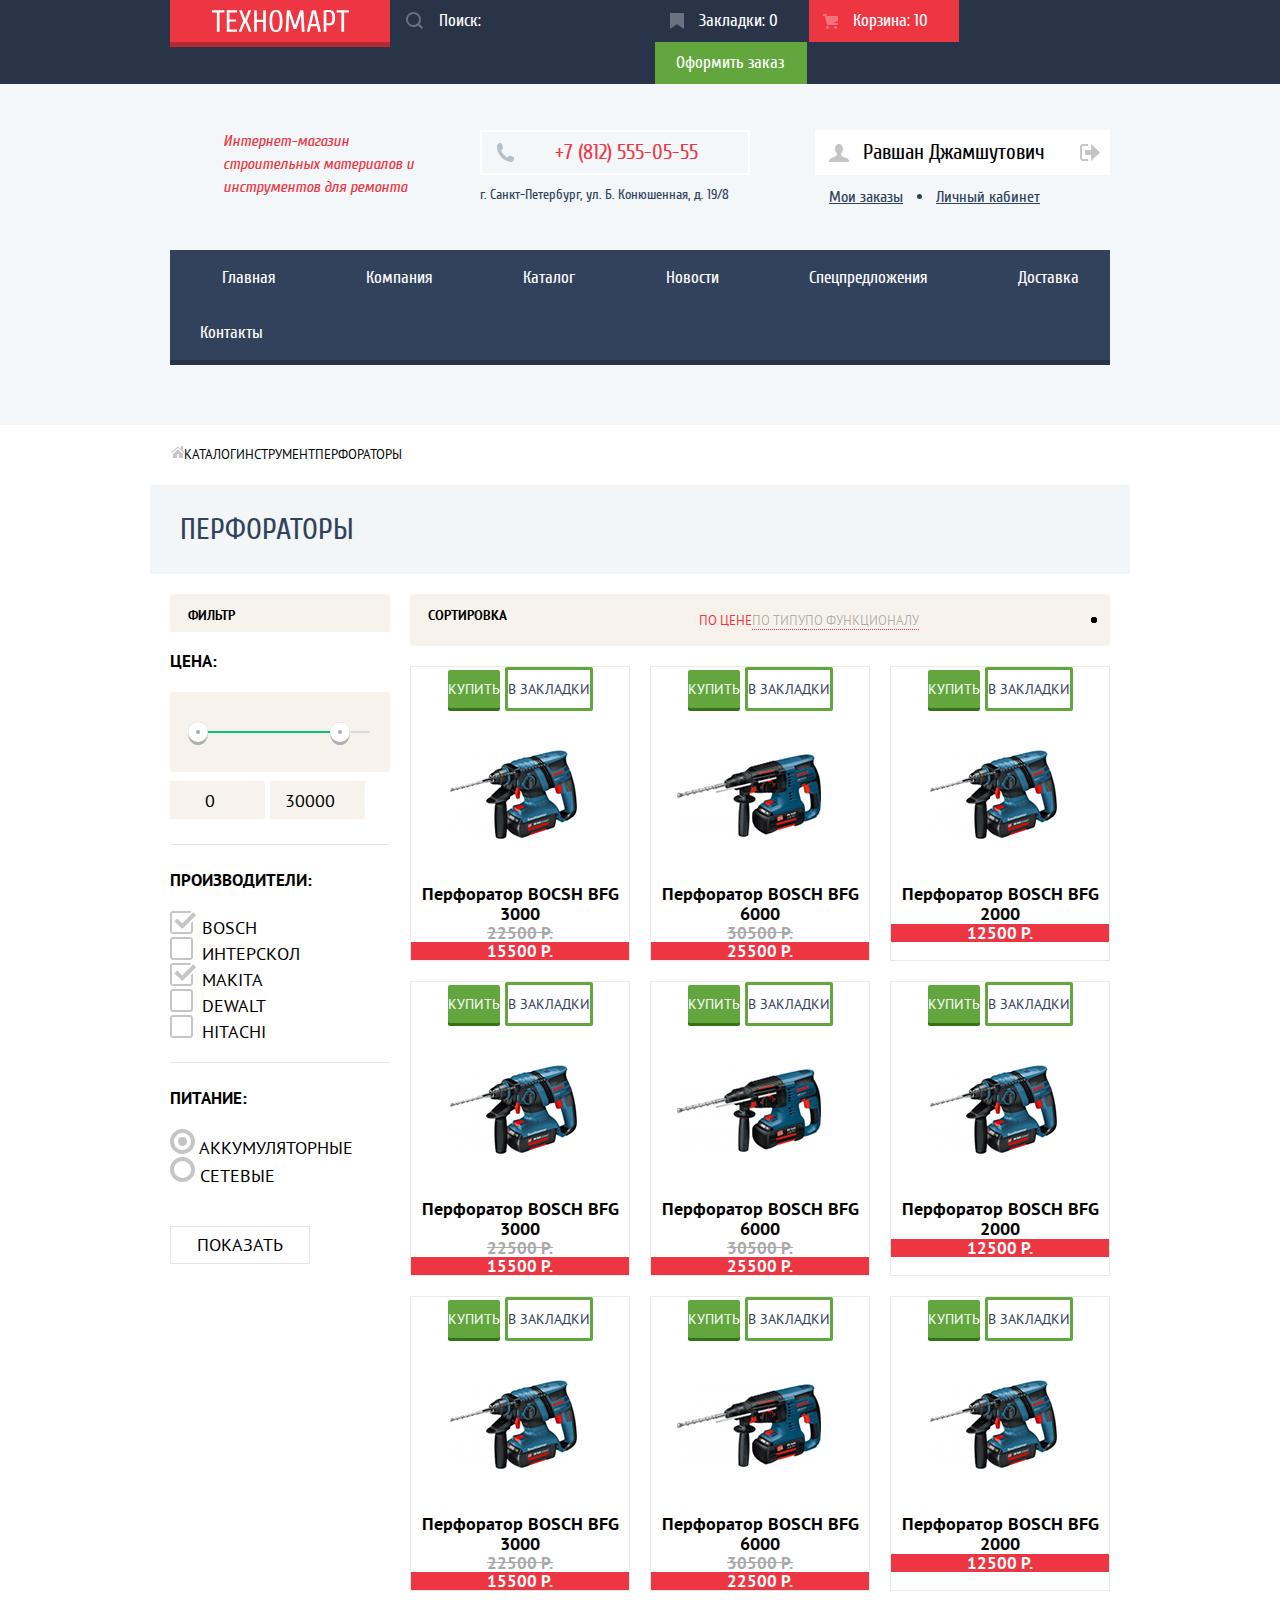
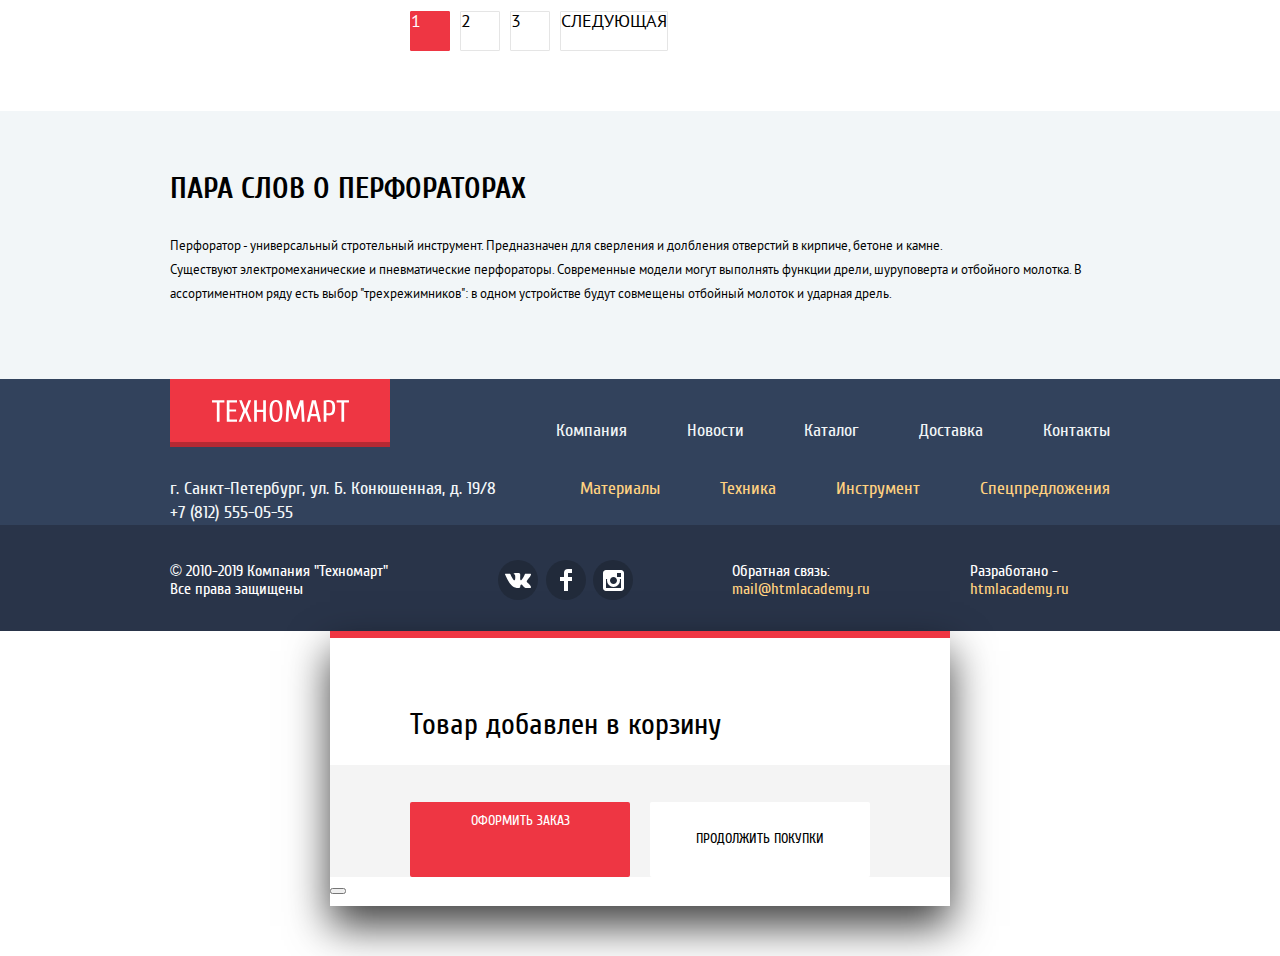
==== commit e88abdf9: "сетки, часть 3." ====
--- a/catalogue.html
+++ b/catalogue.html
@@ -21,7 +21,7 @@
         <ul class="user-navigation">
           <li><a class="user-navigation-item header-bookmarks" href="#">Закладки: 0</a></li>
           <li><a class="user-navigation-item header-cart header-cart-full" href="#">Корзина: 10</a></li>
-          <li><a class="header-checkout" href="#">Оформить заказ</a></li>
+          <li><a class="user-navigation-item header-checkout" href="#">Оформить заказ</a></li>
         </ul>
       </div>
       <!--container -->
@@ -38,14 +38,14 @@
         <ul class="header-person">
           <li><a class="header-person-name" href="#">Равшан Джамшутович</a></li>
           <li><a class="header-person-exit" href="#"><span class="visually-hidden">Выход</span></a></li>
-          <li><a class="header-person-data" href="#">Мои заказы</a></li>
-          <li><a class="header-person-data" href="#">Личный кабинет</a></li>
+          <li><a class="header-person-order" href="#">Мои заказы</a></li>
+          <li><a class="header-person-cabinet" href="#">Личный кабинет</a></li>
         </ul>
         <nav class="header-navigation">
           <ul class="header-navigation-list">
-            <li><a class="header-navigation-item">Главная</a></li>
+            <li><a class="header-navigation-item" href="index.html">Главная</a></li>
             <li><a class="header-navigation-item" href="#">Компания</a></li>
-            <li><a class="header-navigation-item" href="catalogue.html">Каталог</a></li>
+            <li><a class="header-navigation-item">Каталог</a></li>
             <li><a class="header-navigation-item" href="#">Новости</a></li>
             <li><a class="header-navigation-item" href="#">Спецпредложения</a></li>
             <li><a class="header-navigation-item" href="#">Доставка</a></li>
@@ -283,7 +283,7 @@
         <ul class="footer-company">
           <li><a href="#">Компания</a></li>
           <li><a href="#">Новости</a></li>
-          <li><a href="catalogue.html">Каталог</a></li>
+          <li><a>Каталог</a></li>
           <li><a href="#">Доставка</a></li>
           <li><a href="#">Контакты</a></li>
         </ul>
--- a/css/style.css
+++ b/css/style.css
@@ -52,10 +52,20 @@
   color: inherit;
 }
 
+img {
+  max-width: 100%;
+  height: auto;
+}
+
 .container {
   width: 940px;
   margin: 0 auto;
   padding: 0 10px;
+}
+
+.index-columns {
+  display: flex;
+  justify-content: space-between;
 }
 
 .visually-hidden {
@@ -75,10 +85,11 @@
 }
 
 .section-header {
-  height: 89px;
   margin-bottom: 20px;
-  padding-left: 28px;
+  padding-left: 30px;
   padding-right: 24px;
+  padding-top: 25px;
+  padding-bottom: 26px;
   display: flex;
   justify-content: space-between;
   align-items: center;
@@ -111,20 +122,22 @@
 }
 
 .button {
-  /*padding-top: 13px;
-  padding-bottom: 14px;*/
   box-sizing: border-box;
-  display: block;
-  height: 38px;
+  /*display: block;*/
+  display: inline-block;
+  padding-top: 10px;
+  padding-bottom: 10px;
+  margin: 0;
+  border: none;
+  border-radius: 2px;
+
   font-family: inherit;
   font-size: 14px;
-  /*line-height: 18px;*/
-  line-height: 38px;
+  line-height: 18px;
   color: #ffffff;
   text-transform: uppercase;
   text-align: center;
-  border: none;
-  border-radius: 2px;
+
   background-color: #ee3643;
   outline: none;
 }
@@ -191,8 +204,6 @@
 .header-top .container {
   display: flex;
   justify-content: space-between;
-  /*align-items: center;*/
-  /*flex-wrap: wrap;*/
 }
 
 .header-logo {
@@ -208,36 +219,44 @@
   /*в макете вертикальные отступы разные*/
 }
 
-.header-logo:hover,
+.header-logo[href="index.html"]:hover,
 .header-logo:focus {
   background-color: #ca2c37;
   box-shadow: 0 5px 0 0 #9a212a;
 }
 
-.header-logo:active {
+.header-logo[href="index.html"]:active {
   background-color: #ba2732;
   box-shadow: 0 5px 0 0 #8e1e26;
 }
 
 .header-search {
-  margin-right: auto;
-  padding-left: 45px;
+  position: relative;
+  flex-grow: 1;
 }
 
 .header-search input {
+  width: 100%;
+  padding: 12px 10px;
+  padding-left: 49px;
+  border: none;
   font: inherit;
-  height: 42px;
-  border: none;
+  color: #000000;
   background-color: transparent;
+  background-image: url("../img/icon-search.svg");
+  background-repeat: no-repeat;
+  background-position: 16px 12px;
 }
 
 .header-search input:hover {
   background-color: #212a3a;
+  background-image: url("../img/icon-search-hover.svg");
 }
 
 .header-search input:focus {
   background-color: #ffffff;
   outline: none;
+  background-image: url("../img/icon-search-active.svg");
 }
 
 .header-search input[type="search"]::-ms-clear,
@@ -258,16 +277,47 @@
 
 .user-navigation {
   display: flex;
+  flex-wrap: wrap;
+  max-width: 455px;
   padding: 0;
   margin: 0;
   list-style: none;
 }
 
 .user-navigation-item {
+  position: relative;
   display: block;
-  height: 42px;
-  line-height: 42px;
-  /*чтобы отцентровать по вертикали*/
+  line-height: 18px;
+  padding-top: 12px;
+  padding-bottom: 12px;
+  padding-left: 44px;
+  padding-right: 31px; /*они разные: 31 и 34 px*/
+}
+
+.header-bookmarks::before {
+  content: "";
+  position: absolute;
+  top: 13px;
+  left: 15px;
+  width: 14px;
+  height: 16px;
+  background-image: url("../img/icon-bookmark.svg");
+  background-repeat: no-repeat;
+  background-position: 0 0;
+  opacity: 0.3;
+}
+
+.header-cart::before{
+  content: "";
+  position: absolute;
+  top: 14px;
+  left: 14px;
+  width: 16px;
+  height: 15px;
+  background-image: url("../img/icon-cart.svg");
+  background-repeat: no-repeat;
+  background-position: 0 0;
+  opacity: 0.3;
 }
 
 .header-bookmarks:hover,
@@ -277,18 +327,30 @@
   background-color: #212a3a;
 }
 
+.header-bookmarks:hover::before,
+.header-bookmarks:focus::before,
+.header-cart:hover::before,
+.header-cart:focus::before {
+  opacity: 1;
+}
+
 .header-bookmarks:active,
 .header-cart:active {
   background-color: #161d29;
   color: rgba(255, 255, 255, 0.6);
 }
 
+.header-bookmarks:active::before,
+.header-cart:active::before {
+  opacity: 0.5;
+}
+
 .header-checkout {
-  display: block;
-  height: 42px;
+  /*display: block;*/
+  padding-left: 21px;
+  padding-right: 23px;
   background-color: #63a63e;
-  line-height: 42px;
-  /*чтобы отцентровать по вертикали*/
+  line-height: 18px;
 }
 
 .header-checkout:hover,
@@ -310,15 +372,13 @@
 .header-bottom .container {
   display: flex;
   flex-wrap: wrap;
-  /*justify-content: space-between;*/
 }
 
 .header-description {
   box-sizing: border-box;
   width: 250px;
   margin: 0;
-  margin-bottom: 45px;
-  /*margin-right: 69px;*/
+  margin-right: auto;
   padding-left: 53px;
   font-size: 16px;
   line-height: 23px;
@@ -328,19 +388,36 @@
 
 .header-info {
   width: 270px;
-  margin: 0 auto;
-  /*margin-right: 69px;*/
+  margin-right: auto;
+  /*margin-bottom: 43px;*/
 }
 
 .header-phone {
+  position: relative;
   display: block;
-  box-sizing: border-box;
-  width: 270px;
-  height: 45px;
+  margin-bottom: 8px;
+  /*box-sizing: border-box;*/
+  border: 2px solid #ffffff;
+  padding-top: 10px;
+  padding-bottom: 10px;
+  padding-left: 72px;
+  padding-right: 50px;
   font-size: 21px;
   line-height: 21px;
+  text-align: center;
   color: #ee3643;
-  border: 2px solid #ffffff;
+}
+
+.header-phone::before {
+  position: absolute;
+  top: 11px;
+  left: 14px;
+  width: 18px;
+  height: 19px;
+  background-image: url("../img/icon-phone.svg");
+  background-repeat: no-repeat;
+  background-position: 0 0;
+  content: "";
 }
 
 .header-address {
@@ -351,11 +428,10 @@
 }
 
 .header-person {
-  width: 282px;
   display: flex;
   flex-wrap: wrap;
-  justify-content: space-between;
-  /*align-items: flex-start;*/
+  justify-content: flex-end;
+  max-width: 300px;
   margin: 0;
   padding: 0;
   font-size: 21px;
@@ -364,12 +440,34 @@
 }
 
 .header-enter,
+.header-reg,
+.header-person-name {
+  display: block;
+  padding-top: 12px;
+  padding-bottom: 12px;
+  background-color: #ffffff;
+  /*text-align: center;*/
+}
+.header-enter {
+  position: relative;
+  padding-left: 48px;
+  padding-right: 26px;
+  margin-right: 10px;
+}
+.header-enter::before {
+  position: absolute;
+  top: 14px;
+  left: 14px;
+  width: 20px;
+  height: 17px;
+  background-image: url("../img/icon-login.svg");
+  background-repeat: no-repeat;
+  background-position: 0 0;
+  content: "";
+}
 .header-reg {
-  display: block;
-  width: 121px;
-  height: 45px;
-  background-color: #ffffff;
-  text-align: center;
+    padding-left: 24px;
+    padding-right: 24px;
 }
 
 .header-enter:hover,
@@ -379,25 +477,31 @@
   color: #ee3643;
 }
 
+.header-enter:hover::before,
+.header-enter:focus::before {
+  background-image: url("../img/icon-login-hover.svg");
+}
+
 .header-enter:active,
 .header-reg:active {
   color: rgba(0, 0, 0, 0.3);
 }
 
+.header-enter:active::before {
+  background-image: url("../img/icon-login.svg");
+}
+
 .header-navigation {
-  /*padding-left: 22px;*/
+  width: 100%;
+  margin-top: 43px;
+  border-bottom: 5px solid #293449;
   color: #ffffff;
   background-color: #32425c;
-  border-bottom: 5px solid #293449;
-  /*доработать границу снизу*/
-}
-
-.header-navigation {
-  width: 100%;
 }
 
 .header-navigation-list {
   display: flex;
+  flex-wrap: wrap;
   justify-content: space-between;
   margin: 0;
   padding: 0;
@@ -406,26 +510,40 @@
 
 .header-navigation-item {
   display: block;
-  /*height: 55px;*/
+  flex-grow: 1;
+  padding-top: 19px;
+  padding-bottom: 19px;
+  padding-left: 30px;
+  padding-right: 31px;
   font-size: 17px;
   line-height: 17px;
-  padding-top: 19px;
-  padding-bottom: 19px;
-  /*чтобы отцентровать по вертикали*/
   /*border-bottom: 5px solid #293449;*/
+}
+.header-navigation-list li:first-child .header-navigation-item {
+  padding-left: 52px;
+}
+
+.header-navigation-list li:last-child .header-navigation-item {
+  padding-right: 54px;
 }
 
 .header-navigation-item:hover,
 .header-navigation-item:focus {
   background-color: #293449;
-  /*border-bottom: 5px solid #293449;*/
+}
+
+.header-navigation-item:not([href]):hover,
+.header-navigation-item:not([href]):focus,
+.header-navigation-item:not([href]):active {
+  background-color: #32425c;
+  color: #ffffff;
+  box-shadow: none;
 }
 
 .header-navigation-item:active {
   color: rgba(255, 255, 255, 0.5);
   background-color: #1d2739;
-  border-bottom: 5px solid #1d2739;
-  /*из-за границы увеличивается высота блока; доработать*/
+  box-shadow: 0 5px 0 0 #1d2739;
 }
 
 /*----------------catalogue header----------------------------*/
@@ -443,43 +561,79 @@
 }
 
 .header-person-name {
-  display: block;
-  box-sizing: border-box;
-  width: 240px;
-  height: 45px;
+  position: relative;
+  margin-bottom: 8px;
   padding-left: 48px;
-  background-image: url("../img/icon-user.svg");
-  background-repeat: no-repeat;
-  font-size: 21px;
-  line-height: 21px;
-  background-color: #ffffff;
-}
-
-.header-person-name:hover,
-.header-person-name:focus {
-  /*как прописать изменение цвета svg-иконки???*/
+  padding-right: 20px; /*можно его не делать, есть запас у header-person-exit*/
 }
 
 .header-person-name:active {
   color: rgba(0, 0, 0, 0.3)
 }
 
+.header-person-name::before {
+  position: absolute;
+  top: 14px;
+  left: 14px;
+  width: 20px;
+  height: 18px;
+  background-image: url("../img/icon-user.svg");
+  background-repeat: no-repeat;
+  background-position: 0 0;
+  content: "";
+}
+
+.header-person-name:hover::before,
+.header-person-name:focus::before {
+  background-image: url("../img/icon-user-hover.svg");
+}
+
+.header-person-name:active::before {
+  background-image: url("../img/icon-user.svg");
+}
+
 .header-person-exit {
   display: block;
-  width: 60px;
+  width: 45px;
   height: 45px;
   background-color: #ffffff;
   background-image: url("../img/icon-logout.svg");
   background-repeat: no-repeat;
-}
-
-.header-person-data {
+  background-position: 14px 14px;
+}
+.header-person-exit:hover,
+.header-person-exit:hover {
+  background-image: url("../img/icon-logout-hover.svg");
+}
+
+.header-person-exit:active {
+  background-image: url("../img/icon-logout.svg");
+}
+
+.header-person-order,
+.header-person-cabinet {
   font-size: 16px;
   line-height: 18px;
   color: #32425c;
   text-decoration: underline;
 }
 
+.header-person-cabinet {
+  position: relative;
+  margin-right: 70px;
+  padding-left: 33px;
+}
+.header-person-cabinet::before {
+  position: absolute;
+  top: 6px;
+  left: 14px;
+  width: 5px;
+  height: 5px;
+  border-radius: 50%;
+  background-color: #32425c;
+  content: "";
+}
+
 .header-person-data:hover,
 .header-person-data:focus {
   color: #ee3643;
@@ -495,8 +649,9 @@
 }
 
 .promo {
+  margin-bottom: 53px;
   color: #ffffff;
-  margin-bottom: 53px;
+  /*background-color: #685c53*/
 }
 
 .promo-offers {
@@ -514,11 +669,15 @@
 .promo-block {
   box-sizing: border-box;
   width: 300px;
-  height: 123px;
+  padding-top: 22px;
+  padding-bottom: 22px;
+  padding-left: 22px;
+
 }
 
 .promo-heading {
   margin: 0;
+  margin-bottom: 11px;
   font-size: 24px;
   line-height: 30px;
   font-weight: 700;
@@ -526,7 +685,7 @@
 
 .promo-link {
   width: 135px;
-  /*height: 38px;*/
+  margin: 0;
   background-color: rgba(0, 0, 0, 0.1);
 }
 
@@ -543,21 +702,21 @@
   background-color: #ffbf47;
   background-image: url("../img/promo-icon-1.svg");
   background-repeat: no-repeat;
-  background-position: 100% 50%;
+  background-position: 213px 50%;
 }
 
 .promo-tool {
   background-color: #3bbce3;
   background-image: url("../img/promo-icon-2.svg");
   background-repeat: no-repeat;
-  background-position: 100% 50%;
+  background-position: 197px 50%;
 }
 
 .promo-equipment {
   background-color: #dc91d8;
   background-image: url("../img/promo-icon-3.svg");
   background-repeat: no-repeat;
-  background-position: 100% 50%;
+  background-position: 191px 50%;
 }
 
 .promo-flex-wrap {
@@ -599,14 +758,14 @@
   background-color: #8ed78f;
   background-image: url("../img/promo-icon-4.svg");
   background-repeat: no-repeat;
-  background-position: 100% 50%;
+  background-position: 196px 50%;
 }
 
 .promo-delivery {
   background-color: #ffc047;
   background-image: url("../img/promo-icon-5.svg");
   background-repeat: no-repeat;
-  background-position: 100% 50%;
+  background-position: 191px 50%;
 }
 
 .popular {
@@ -743,7 +902,7 @@
 
 .services-menu-item {
   display: block;
-  height: 60px;
+  height: 60px; /*временно*/
   /*без границ*/
   font-size: 21px;
   line-height: 30px;
@@ -817,11 +976,6 @@
 }
 
 /*----------------------------------*/
-.flex-container {
-  display: flex;
-  justify-content: space-between;
-}
-
 .about {
   width: 540px;
 }
@@ -892,16 +1046,17 @@
 }
 
 .catalogue-heading {
-  box-sizing: border-box;
-  height: 89px;
   margin-bottom: 20px;
   padding-top: 30px;
-  padding-left: 29px;
+  padding-bottom: 29px;
+  padding-left: 30px;
+
   font-size: 30px;
   line-height: 30px;
   font-weight: 400;
   color: #32425c;
   text-transform: uppercase;
+
   background-color: #f2f6f8;
 }
 
@@ -1250,6 +1405,12 @@
   color: rgb(241, 245, 247, 0.5);
 }
 
+.footer-company a:not([href]):hover,
+.footer-company a:not([href]):focus,
+.footer-products a:not([href]):active {
+  color: #f1f5f7;
+  text-decoration: none;
+}
 .footer-products a:active {
   color: rgb(255, 209, 128, 0.5);
 }
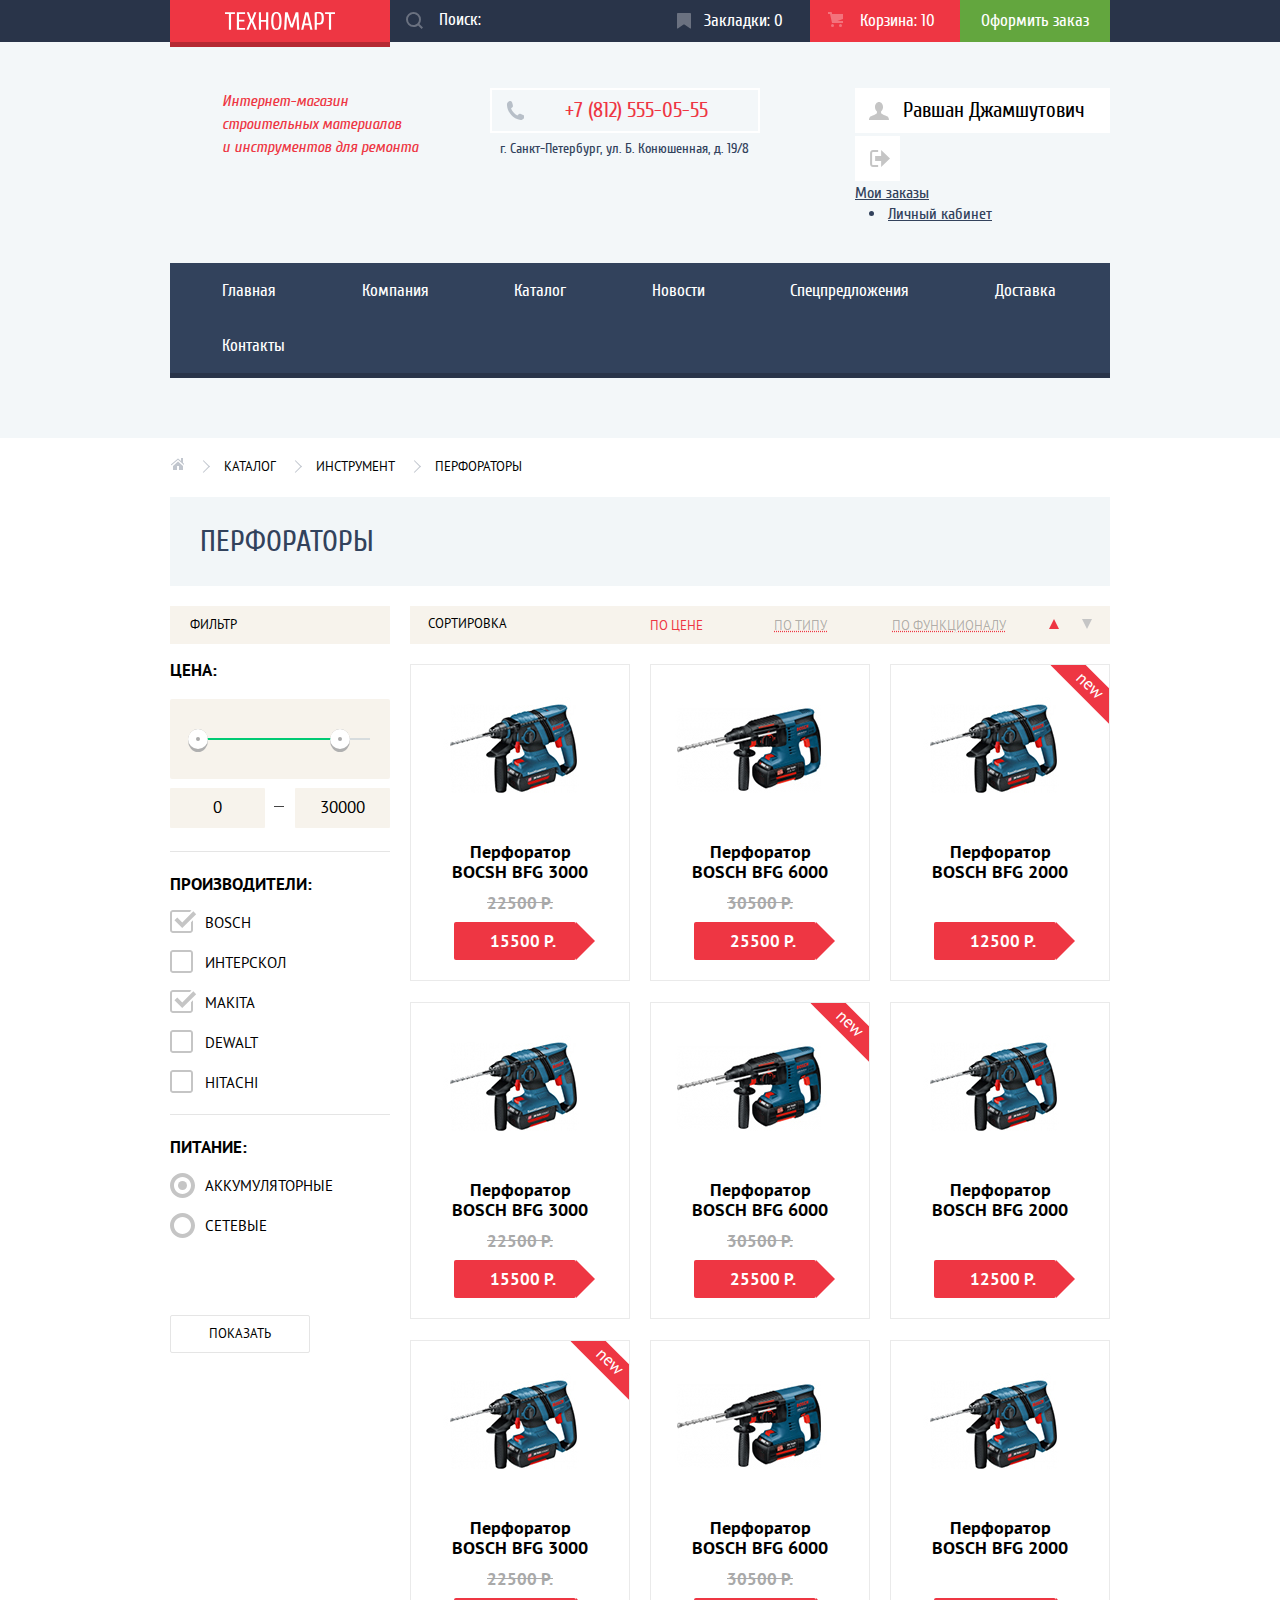
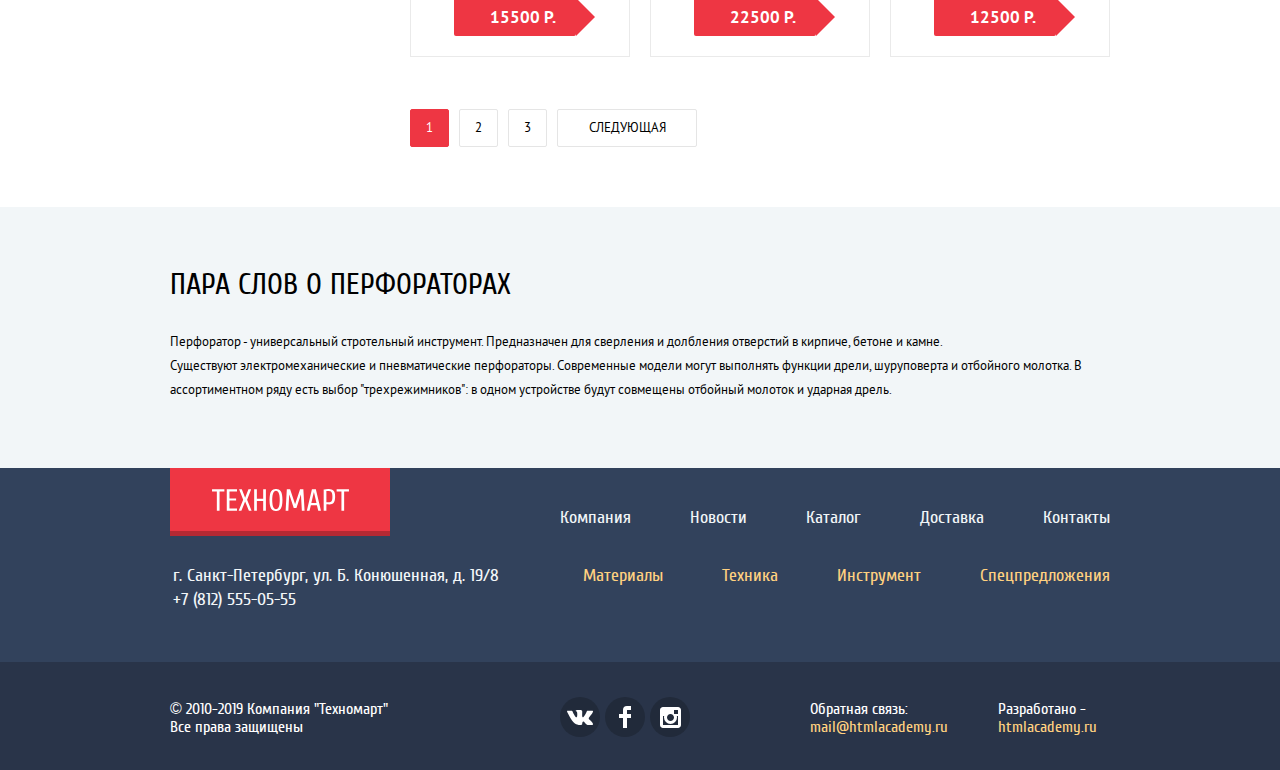
==== commit 0ca1726f: "проблемы с ie" ====
--- a/catalogue.html
+++ b/catalogue.html
@@ -13,7 +13,7 @@
     <div class="header-top">
       <div class="container">
         <a class="header-logo" href="index.html">
-          <img src="img/logo-technomart.svg" width="137" height="22" alt="Логотип Техномарт">
+          <img src="img/logo-technomart.svg" width="110" height="18" alt="Логотип Техномарт">
         </a>
         <form class="header-search" action="https://echo.htmlacademy.ru" method="get">
           <label aria-label="Поиск"><input type="search" name="search" placeholder="Поиск:"></label>
@@ -24,17 +24,14 @@
           <li><a class="user-navigation-item header-checkout" href="#">Оформить заказ</a></li>
         </ul>
       </div>
-      <!--container -->
-    </div>
-    <!--header-top -->
+    </div>
     <div class="header-bottom">
       <div class="container">
-        <p class="header-description">Интернет-магазин строительных материалов и инструментов для ремонта</p>
+        <p class="header-description">Интернет-магазин строительных материалов <br>и инструментов для ремонта</p>
         <div class="header-info">
           <a class="header-phone" href="tel:+78125550555">+7 (812) 555-05-55</a>
           <p class="header-address">г. Санкт-Петербург, ул. Б. Конюшенная, д. 19/8</p>
         </div>
-        <!--header-info -->
         <ul class="header-person">
           <li><a class="header-person-name" href="#">Равшан Джамшутович</a></li>
           <li><a class="header-person-exit" href="#"><span class="visually-hidden">Выход</span></a></li>
@@ -53,9 +50,7 @@
           </ul>
         </nav>
       </div>
-      <!--container-->
-    </div>
-    <!--header-bottom -->
+    </div>
   </header>
   <main>
     <nav class="breadcrumbs container">
@@ -68,11 +63,11 @@
         <li><a class="breadcrumbs-item" href="#">Перфораторы</a></li>
       </ul>
     </nav>
-    <h1 class="catalogue-heading container">Перфораторы</h1>
+    <h1 class="catalogue-heading">Перфораторы</h1>
     <section class="products container">
       <h2 class="visually-hidden">Выбрать товар</h2>
       <form class="strainers products-strainers" method="post" action="https://echo.htmlacademy.ru">
-        <h3 class="subsection-heading">Фильтр</h3>
+        <h3 class="strainers-heading">Фильтр</h3>
         <fieldset class="strainers-group">
           <legend class="strainers-name">Цена:</legend>
           <div class="range">
@@ -83,9 +78,9 @@
             <button class="range-toggle range-toggle-max" type="button"></button>
           </div>
           <label class="visually-hidden range-dash" for="price-min-id">От</label>
-          <input class="filters-price-min" id="price-min-id" type="number" name="price-min" value="0">
+          <input class="filters-price-min" id="price-min-id" type="text" name="price-min" value="0">
           <label class="visually-hidden" for="price-max-id">До</label>
-          <input class="filters-price-max" id="price-max-id" type="number" name="price-max" value="30000">
+          <input class="filters-price-max" id="price-max-id" type="text" name="price-max" value="30000">
         </fieldset>
         <fieldset class="strainers-group">
           <legend class="strainers-name">Производители:</legend>
@@ -144,12 +139,11 @@
         </button>
       </form>
       <div class="products-result">
-        <!--объединяет блоки в правой колонке-->
         <div class="sorting">
-          <h3 class="subsection-heading">Сортировка</h3>
+          <h3 class="sorting-heading">Сортировка</h3>
           <ul class="sorting-list">
-            <li><a class="sorting-item sorting-item-current" href="#">По цене</a></li>
-            <li><a class="sorting-item" href="#">По типу</a></li>
+            <li><a class="sorting-item sorting-price sorting-item-current" href="#">По цене</a></li>
+            <li><a class="sorting-item sorting-type" href="#">По типу</a></li>
             <li><a class="sorting-item" href="#">По функционалу</a></li>
           </ul>
           <ul class="sorting-dir">
@@ -160,7 +154,6 @@
         <h3 class="visually-hidden">Найденные товары</h3>
         <ul class="products-list">
           <li class="products-item">
-            <!-- 1 -->
             <a class="button products-buy" href="#">Купить</a>
             <a class="button products-inbookmarks" href="#">В закладки</a>
             <figure class="products-about">
@@ -171,7 +164,6 @@
             <p class="products-price-new">15500 P.</p>
           </li>
           <li class="products-item">
-            <!-- 2 -->
             <a class="button products-buy" href="#">Купить</a>
             <a class="button products-inbookmarks" href="#">В закладки</a>
             <figure class="products-about">
@@ -182,7 +174,6 @@
             <p class="products-price-new">25500 P.</p>
           </li>
           <li class="products-item new-tip">
-            <!-- 3 -->
             <a class="button products-buy" href="#">Купить</a>
             <a class="button products-inbookmarks" href="#">В закладки</a>
             <figure class="products-about">
@@ -192,7 +183,6 @@
             <p class="products-price-new">12500 P.</p>
           </li>
           <li class="products-item">
-            <!-- 4 -->
             <a class="button products-buy" href="#">Купить</a>
             <a class="button products-inbookmarks" href="#">В закладки</a>
             <figure class="products-about">
@@ -203,7 +193,6 @@
             <p class="products-price-new">15500 P.</p>
           </li>
           <li class="products-item new-tip">
-            <!-- 5 -->
             <a class="button products-buy" href="#">Купить</a>
             <a class="button products-inbookmarks" href="#">В закладки</a>
             <figure class="products-about">
@@ -214,7 +203,6 @@
             <p class="products-price-new">25500 P.</p>
           </li>
           <li class="products-item">
-            <!-- 6 -->
             <a class="button products-buy" href="#">Купить</a>
             <a class="button products-inbookmarks" href="#">В закладки</a>
             <figure class="products-about">
@@ -225,7 +213,6 @@
             <p class="products-price-new">12500 P.</p>
           </li>
           <li class="products-item new-tip">
-            <!-- 7 -->
             <a class="button products-buy" href="#">Купить</a>
             <a class="button products-inbookmarks" href="#">В закладки</a>
             <figure class="products-about">
@@ -236,7 +223,6 @@
             <p class="products-price-new">15500 P.</p>
           </li>
           <li class="products-item">
-            <!-- 8 -->
             <a class="button products-buy" href="#">Купить</a>
             <a class="button products-inbookmarks" href="#">В закладки</a>
             <figure class="products-about">
@@ -247,7 +233,6 @@
             <p class="products-price-new">22500 P.</p>
           </li>
           <li class="products-item">
-            <!-- 9 -->
             <a class="button products-buy" href="#">Купить</a>
             <a class="button products-inbookmarks" href="#">В закладки</a>
             <figure class="products-about">
@@ -269,7 +254,6 @@
     <section class="description">
       <div class="container">
         <h2 class="description-heading">Пара слов о перфораторах</h2>
-        <!--может надо классу префикс catalogue добавить?-->
         <p>Перфоратор - универсальный стротельный инструмент. Предназначен для сверления и долбления отверстий в кирпиче, бетоне и камне.<br>Существуют электромеханические и пневматические перфораторы. Современные модели могут выполнять функции
           дрели, шуруповерта и отбойного молотка. В ассортиментном ряду есть выбор "трехрежимников": в одном устройстве будут совмещены отбойный молоток и ударная дрель.
         </p>
@@ -297,8 +281,7 @@
           <li><a href="#">Спецпредложения</a></li>
         </ul>
       </div>
-      <!--container -->
-    </div> <!-- footer-middle-->
+    </div>
     <div class="footer-bottom">
       <div class="container footer-flex">
         <p>&copy; 2010-2019 Компания "Техномарт" <br>Все права защищены</p>
@@ -314,8 +297,7 @@
           <a class="footer-link" href="https://htmlacademy.ru/intensive/htmlcss">htmlacademy.ru</a>
         </p>
       </div>
-      <!--container -->
-    </div> <!-- footer-bottom-->
+    </div>
   </footer>
   <section class="modal cart">
     <div class="modal-top">
--- a/css/style.css
+++ b/css/style.css
@@ -63,8 +63,12 @@
   padding: 0 10px;
 }
 
-.index-columns {
-  display: flex;
+.columns {
+  display: -webkit-box;
+  display: -ms-flexbox;
+  display: flex;
+  -webkit-box-pack: justify;
+  -ms-flex-pack: justify;
   justify-content: space-between;
 }
 
@@ -80,7 +84,6 @@
 }
 
 .display-none {
-  /*временный класс*/
   display: none;
 }
 
@@ -90,8 +93,14 @@
   padding-right: 24px;
   padding-top: 25px;
   padding-bottom: 26px;
-  display: flex;
+  display: -webkit-box;
+  display: -ms-flexbox;
+  display: flex;
+  -webkit-box-pack: justify;
+  -ms-flex-pack: justify;
   justify-content: space-between;
+  -webkit-box-align: center;
+  -ms-flex-align: center;
   align-items: center;
   background-color: #f9f5f0;
 }
@@ -102,12 +111,17 @@
   line-height: 30px;
   font-weight: 400;
   text-transform: uppercase;
+  vertical-align: middle;
   color: #32425c;
 }
 
+.section-header-link {
+  width: 253px;
+}
+
 .section-heading {
   margin: 0;
-  margin-bottom: 35px;
+  margin-bottom: 25px;
   font-size: 30px;
   line-height: 30px;
   font-weight: 400;
@@ -122,22 +136,19 @@
 }
 
 .button {
+  -webkit-box-sizing: border-box;
   box-sizing: border-box;
-  /*display: block;*/
   display: inline-block;
-  padding-top: 10px;
-  padding-bottom: 10px;
+  padding: 10px 20px;
   margin: 0;
   border: none;
   border-radius: 2px;
-
   font-family: inherit;
   font-size: 14px;
   line-height: 18px;
   color: #ffffff;
   text-transform: uppercase;
   text-align: center;
-
   background-color: #ee3643;
   outline: none;
 }
@@ -154,28 +165,56 @@
 }
 
 .products-buy {
+  position: relative;
+  display: none;
+  margin-top: 43px;
+  margin-bottom: 8px;
+  padding-bottom: 7px;
   background-color: #63a63e;
-  /*border-bottom: 3px solid #367315;*/
-  box-shadow: 0 3px 0 0 #367315;
+  border-bottom: 3px solid #367315;
+  padding-left: 49px;
+  padding-right: 45px;
 }
 
 .products-buy:hover,
 .products-buy:focus {
   background-color: #5fbb2d;
-  /*border-bottom: 3px solid #367315;*/
-  box-shadow: 0 3px 0 0 #367315;
 }
 
 .products-buy:active {
   background-color: #518534;
-  /*border-bottom: 3px solid #518534;*/
-  box-shadow: 0 3px 0 0 #518534;
+  border-bottom: 3px solid #518534;
+}
+
+.products-buy::before {
+  content: "";
+  position: absolute;
+  top: 11px;
+  left: 14px;
+  width: 16px;
+  height: 15px;
+  background-image: url("../img/icon-cart.svg");
+  background-repeat: no-repeat;
+  background-position: 0 0;
+  opacity: 0.3;
+}
+
+.products-buy:hover::before,
+.products-buy:focus::before,
+.products-buy:active::before {
+  opacity: 1;
 }
 
 .products-inbookmarks {
-  background-color: #ffffff;
+  display: none;
+  margin-bottom: 52px;
+  padding-top: 7px;
+  padding-bottom: 7px;
+  padding-left: 33px;
+  padding-right: 29px;
   border: 3px solid #63a63e;
   color: #32425c;
+  background-color: #ffffff;
 }
 
 .products-inbookmarks:hover,
@@ -190,7 +229,26 @@
   color: rgba(50, 66, 92, 0.3);
 }
 
-/*-----------index header-----------------------------------*/
+.new-tip::after {
+  -webkit-box-sizing: border-box;
+  box-sizing: border-box;
+  position: absolute;
+  top: 9px;
+  right: -23px;
+  width: 85px;
+  height: 25px;
+  -webkit-transform: rotate(45deg);
+  -ms-transform: rotate(45deg);
+  transform: rotate(45deg);
+  padding-top: 2px;
+  font-size: 17px;
+  line-height: 18px;
+  color: #ffffff;
+  text-align: center;
+  content: "new";
+  background-color: #ee3643;
+}
+
 .main-header {
   margin-bottom: 59px;
 }
@@ -202,42 +260,52 @@
 }
 
 .header-top .container {
-  display: flex;
+  display: -webkit-box;
+  display: -ms-flexbox;
+  display: flex;
+  -webkit-box-pack: justify;
+  -ms-flex-pack: justify;
   justify-content: space-between;
 }
 
 .header-logo {
+  display: -webkit-box;
+  display: -ms-flexbox;
   display: flex;
   width: 220px;
   height: 42px;
   background-color: #ee3643;
+  -webkit-box-shadow: 0 5px 0 0 #b52933;
   box-shadow: 0 5px 0 0 #b52933;
 }
 
 .header-logo img {
   margin: auto;
-  /*в макете вертикальные отступы разные*/
 }
 
 .header-logo[href="index.html"]:hover,
 .header-logo:focus {
   background-color: #ca2c37;
+  -webkit-box-shadow: 0 5px 0 0 #9a212a;
   box-shadow: 0 5px 0 0 #9a212a;
 }
 
 .header-logo[href="index.html"]:active {
   background-color: #ba2732;
+  -webkit-box-shadow: 0 5px 0 0 #8e1e26;
   box-shadow: 0 5px 0 0 #8e1e26;
 }
 
 .header-search {
   position: relative;
+  -webkit-box-flex: 1;
+  -ms-flex-positive: 1;
   flex-grow: 1;
 }
 
 .header-search input {
   width: 100%;
-  padding: 12px 10px;
+  padding: 11px 10px;
   padding-left: 49px;
   border: none;
   font: inherit;
@@ -271,12 +339,24 @@
   display: none;
 }
 
+.header-search input::-webkit-input-placeholder {
+  color: #ffffff;
+}
+.header-search input:-ms-input-placeholder {
+  color: #ffffff;
+}
+.header-search input::-ms-input-placeholder {
+  color: #ffffff;
+}
 .header-search input::placeholder {
   color: #ffffff;
 }
 
 .user-navigation {
-  display: flex;
+  display: -webkit-box;
+  display: -ms-flexbox;
+  display: flex;
+  -ms-flex-wrap: wrap;
   flex-wrap: wrap;
   max-width: 455px;
   padding: 0;
@@ -291,14 +371,20 @@
   padding-top: 12px;
   padding-bottom: 12px;
   padding-left: 44px;
-  padding-right: 31px; /*они разные: 31 и 34 px*/
+  padding-right: 15px;
+}
+
+.header-bookmarks {
+  -webkit-box-sizing: border-box;
+  box-sizing: border-box;
+  width: 150px;
 }
 
 .header-bookmarks::before {
   content: "";
   position: absolute;
   top: 13px;
-  left: 15px;
+  left: 17px;
   width: 14px;
   height: 16px;
   background-image: url("../img/icon-bookmark.svg");
@@ -307,11 +393,18 @@
   opacity: 0.3;
 }
 
-.header-cart::before{
+.header-cart {
+  -webkit-box-sizing: border-box;
+  box-sizing: border-box;
+  width: 150px;
+  padding-left: 50px;
+}
+
+.header-cart::before {
   content: "";
   position: absolute;
-  top: 14px;
-  left: 14px;
+  top: 12px;
+  left: 18px;
   width: 16px;
   height: 15px;
   background-image: url("../img/icon-cart.svg");
@@ -346,11 +439,13 @@
 }
 
 .header-checkout {
-  /*display: block;*/
-  padding-left: 21px;
-  padding-right: 23px;
+  -webkit-box-sizing: border-box;
+  box-sizing: border-box;
+  width: 150px;
+  padding-left: 15px;
+  padding-right: 15px;
+  text-align: center;
   background-color: #63a63e;
-  line-height: 18px;
 }
 
 .header-checkout:hover,
@@ -370,16 +465,21 @@
 }
 
 .header-bottom .container {
-  display: flex;
+  display: -webkit-box;
+  display: -ms-flexbox;
+  display: flex;
+  -ms-flex-wrap: wrap;
   flex-wrap: wrap;
 }
 
 .header-description {
+  -webkit-box-sizing: border-box;
   box-sizing: border-box;
   width: 250px;
   margin: 0;
-  margin-right: auto;
-  padding-left: 53px;
+  margin-top: 2px;
+  margin-right: 70px;
+  padding-left: 52px;
   font-size: 16px;
   line-height: 23px;
   color: #ee3643;
@@ -388,15 +488,12 @@
 
 .header-info {
   width: 270px;
-  margin-right: auto;
-  /*margin-bottom: 43px;*/
 }
 
 .header-phone {
   position: relative;
   display: block;
-  margin-bottom: 8px;
-  /*box-sizing: border-box;*/
+  margin-bottom: 4px;
   border: 2px solid #ffffff;
   padding-top: 10px;
   padding-bottom: 10px;
@@ -422,17 +519,21 @@
 
 .header-address {
   margin: 0;
+  padding-left: 10px;
   font-size: 14px;
   line-height: 24px;
   color: #32425c;
 }
 
 .header-person {
-  display: flex;
+  -ms-flex-wrap: wrap;
   flex-wrap: wrap;
+  -webkit-box-pack: end;
+  -ms-flex-pack: end;
   justify-content: flex-end;
   max-width: 300px;
   margin: 0;
+  margin-left: auto;
   padding: 0;
   font-size: 21px;
   line-height: 21px;
@@ -443,17 +544,16 @@
 .header-reg,
 .header-person-name {
   display: block;
-  padding-top: 12px;
-  padding-bottom: 12px;
+  padding: 12px 15px;
   background-color: #ffffff;
-  /*text-align: center;*/
-}
+}
+
 .header-enter {
   position: relative;
   padding-left: 48px;
-  padding-right: 26px;
   margin-right: 10px;
 }
+
 .header-enter::before {
   position: absolute;
   top: 14px;
@@ -465,9 +565,10 @@
   background-position: 0 0;
   content: "";
 }
+
 .header-reg {
-    padding-left: 24px;
-    padding-right: 24px;
+  padding-left: 24px;
+  padding-right: 24px;
 }
 
 .header-enter:hover,
@@ -493,15 +594,23 @@
 
 .header-navigation {
   width: 100%;
-  margin-top: 43px;
+  margin-top: 40px;
+  padding-left: 22px;
+  padding-right: 23px;
   border-bottom: 5px solid #293449;
   color: #ffffff;
   background-color: #32425c;
 }
 
 .header-navigation-list {
-  display: flex;
+  display: -webkit-box;
+  display: -ms-flexbox;
+  display: flex;
+  display: flex;
+  -ms-flex-wrap: wrap;
   flex-wrap: wrap;
+  -webkit-box-pack: justify;
+  -ms-flex-pack: justify;
   justify-content: space-between;
   margin: 0;
   padding: 0;
@@ -510,6 +619,8 @@
 
 .header-navigation-item {
   display: block;
+  -webkit-box-flex: 1;
+  -ms-flex-positive: 1;
   flex-grow: 1;
   padding-top: 19px;
   padding-bottom: 19px;
@@ -517,14 +628,6 @@
   padding-right: 31px;
   font-size: 17px;
   line-height: 17px;
-  /*border-bottom: 5px solid #293449;*/
-}
-.header-navigation-list li:first-child .header-navigation-item {
-  padding-left: 52px;
-}
-
-.header-navigation-list li:last-child .header-navigation-item {
-  padding-right: 54px;
 }
 
 .header-navigation-item:hover,
@@ -546,7 +649,6 @@
   box-shadow: 0 5px 0 0 #1d2739;
 }
 
-/*----------------catalogue header----------------------------*/
 .header-cart-full {
   background-color: #ee3643;
 }
@@ -562,9 +664,12 @@
 
 .header-person-name {
   position: relative;
-  margin-bottom: 8px;
+  -webkit-box-sizing: border-box;
+  box-sizing: border-box;
+  width: 255px;
+  margin-bottom: 3px;
   padding-left: 48px;
-  padding-right: 20px; /*можно его не делать, есть запас у header-person-exit*/
+  padding-right: 15px;
 }
 
 .header-person-name:active {
@@ -601,6 +706,7 @@
   background-repeat: no-repeat;
   background-position: 14px 14px;
 }
+
 .header-person-exit:hover,
 .header-person-exit:hover {
   background-image: url("../img/icon-logout-hover.svg");
@@ -623,6 +729,7 @@
   margin-right: 70px;
   padding-left: 33px;
 }
+
 .header-person-cabinet::before {
   position: absolute;
   top: 6px;
@@ -643,7 +750,6 @@
   color: rgba(50, 66, 92, 0.3);
 }
 
-/*----------------index main----------------------------*/
 .main-container {
   margin-bottom: 86px;
 }
@@ -651,7 +757,6 @@
 .promo {
   margin-bottom: 53px;
   color: #ffffff;
-  /*background-color: #685c53*/
 }
 
 .promo-offers {
@@ -661,23 +766,27 @@
 }
 
 .promo-goods {
-  display: flex;
+  display: -webkit-box;
+  display: -ms-flexbox;
+  display: flex;
+  -webkit-box-pack: justify;
+  -ms-flex-pack: justify;
   justify-content: space-between;
   margin-bottom: 20px;
 }
 
 .promo-block {
+  -webkit-box-sizing: border-box;
   box-sizing: border-box;
   width: 300px;
-  padding-top: 22px;
-  padding-bottom: 22px;
+  padding-top: 20px;
+  padding-bottom: 21px;
   padding-left: 22px;
-
 }
 
 .promo-heading {
   margin: 0;
-  margin-bottom: 11px;
+  margin-bottom: 13px;
   font-size: 24px;
   line-height: 30px;
   font-weight: 700;
@@ -686,6 +795,7 @@
 .promo-link {
   width: 135px;
   margin: 0;
+  margin-left: 2px;
   background-color: rgba(0, 0, 0, 0.1);
 }
 
@@ -699,10 +809,17 @@
 }
 
 .promo-materials {
+  position: relative;
   background-color: #ffbf47;
   background-image: url("../img/promo-icon-1.svg");
   background-repeat: no-repeat;
   background-position: 213px 50%;
+  overflow: hidden;
+}
+
+.promo-offers+.new-tip::after {
+  top: 0px;
+  left: 50px;
 }
 
 .promo-tool {
@@ -719,12 +836,8 @@
   background-position: 191px 50%;
 }
 
-.promo-flex-wrap {
-  display: flex;
-  justify-content: space-between;
-}
-
 .promo-slideshow {
+  position: relative;
   width: 620px;
 }
 
@@ -736,6 +849,9 @@
 }
 
 .promo-slideshow-heading {
+  position: absolute;
+  top: 25px;
+  left: 24px;
   margin: 0;
   font-size: 36px;
   line-height: 36px;
@@ -744,17 +860,63 @@
 }
 
 .promo-description {
+  position: absolute;
+  top: 62px;
+  left: 24px;
+  margin: 0;
   font-size: 18px;
   line-height: 24px;
 }
 
-.promo-services {
-  display: flex;
-  flex-direction: column;
-  justify-content: space-between;
-}
+.promo-slideshow-list img {
+  display: block;
+}
+
+.promo-slider-link {
+  position: absolute;
+  top: 208px;
+  left: 27px;
+  width: 195px;
+}
+
+.promo-back {
+  position: absolute;
+  top: 122px;
+  left: 31px;
+  -webkit-box-sizing: border-box;
+  box-sizing: border-box;
+  width: 26px;
+  height: 26px;
+  margin: 0;
+  padding: 0;
+  border: none;
+  border-top: 3px solid #ffffff;
+  border-left: 3px solid #ffffff;
+  transform: rotate(-45deg);
+  background-color: transparent;
+}
+
+.promo-forward {
+  position: absolute;
+  top: 122px;
+  left: 567px;
+  -webkit-box-sizing: border-box;
+  box-sizing: border-box;
+  width: 26px;
+  height: 26px;
+  margin: 0;
+  padding: 0;
+  border: none;
+  border-top: 3px solid #ffffff;
+  border-left: 3px solid #ffffff;
+  transform: rotate(135deg);
+  background-color: transparent;
+}
+
+.promo-services {}
 
 .promo-discount {
+  margin-bottom: 20px;
   background-color: #8ed78f;
   background-image: url("../img/promo-icon-4.svg");
   background-repeat: no-repeat;
@@ -769,37 +931,57 @@
 }
 
 .popular {
-  margin-bottom: 1px;
-  /*20px за счет .products-item, потому что он нужен на странице каталога между рядами карточек, а по макету расстояние 21px*/
+  margin-bottom: -31px;
 }
 
 .products-list {
-  display: flex;
-  /*justify-content: space-between;*/
+  display: -webkit-box;
+  display: -ms-flexbox;
+  display: flex;
+  -ms-flex-wrap: wrap;
   flex-wrap: wrap;
   margin: 0;
+  margin-bottom: 31px;
   padding: 0;
   list-style: none;
 }
 
 .products-item {
+  position: relative;
   width: 218px;
   border: 1px solid #eaeaea;
-  margin-bottom: 20px;
+  margin-bottom: 21px;
   margin-right: 20px;
+  overflow: hidden;
   text-align: center;
 }
 
-.products-result .products-list .products-item:nth-child(3n) {
-  margin-right: 0;
-}
-
+.products-item:hover,
+.products-item:focus {
+  box-shadow: 0 0 25px 0 rgba(41, 52, 73, 0.5);
+}
+
+.products-item:hover img,
+.products-item:focus img {
+  display: none;
+}
+
+.products-item:hover>a {
+  display: inline-block;
+}
+
+.products-result .products-list .products-item:nth-child(3n),
 .popular .products-list .products-item:nth-child(4n) {
   margin-right: 0;
 }
 
 .products-about {
   margin: 0;
+  margin-bottom: 12px;
+}
+
+.products-about img {
+  margin-bottom: 4px;
 }
 
 .products-name,
@@ -811,30 +993,64 @@
 }
 
 .products-name {
+  padding-left: 30px;
+  padding-right: 30px;
   font-size: 18px;
   line-height: 20px;
 }
 
 .products-price-old {
+  display: block;
+  margin-bottom: 10px;
   font-size: 17px;
   line-height: 18px;
   color: #a9a9a9;
 }
 
 .products-price-new {
+  position: relative;
+  display: inline-block;
+  -webkit-box-sizing: border-box;
+  box-sizing: border-box;
+  margin-bottom: 20px;
+  margin-left: -10px;
+  padding: 10px 15px;
+  padding-left: 30px;
+  width: 122px;
   font-size: 17px;
+  border-radius: 2px;
   line-height: 18px;
   color: #ffffff;
   background-color: #ee3643;
 }
 
+.products-price-new::after {
+  position: absolute;
+  top: 0px;
+  left: 122px;
+  border-left: 19px solid #ee3643;
+  border-right: none;
+  border-top: 19px solid transparent;
+  border-bottom: 19px solid transparent;
+  content: "";
+}
+
+.products-about+.products-price-new {
+  margin-top: 28px;
+}
+
 .vendors {
-  margin-bottom: 85px;
+  margin-bottom: 65px;
 }
 
 .vendors-list {
-  display: flex;
+  display: -webkit-box;
+  display: -ms-flexbox;
+  display: flex;
+  -ms-flex-wrap: wrap;
   flex-wrap: wrap;
+  -webkit-box-pack: justify;
+  -ms-flex-pack: justify;
   justify-content: space-between;
   list-style: none;
   margin: 0;
@@ -843,14 +1059,12 @@
 
 .vendors-item {
   display: flex;
+  -webkit-box-sizing: border-box;
   box-sizing: border-box;
   width: 220px;
   height: 145px;
+  margin-bottom: 20px;
   border: 1px solid #e5e5e5;
-}
-
-.vendors-list li:nth-child(1) {
-  margin-bottom: 20px;
 }
 
 .vendors-item img {
@@ -871,7 +1085,6 @@
   opacity: 0.3;
 }
 
-/*----------------------------------*/
 .services {
   margin-bottom: 80px;
   padding-top: 65px;
@@ -880,11 +1093,15 @@
 
 .services-description {
   width: 400px;
-  margin-bottom: 75px;
+  margin-bottom: 70px;
 }
 
 .services-layout {
-  display: flex;
+  display: -webkit-box;
+  display: -ms-flexbox;
+  display: flex;
+  -webkit-box-pack: justify;
+  -ms-flex-pack: justify;
   justify-content: space-between;
 }
 
@@ -896,14 +1113,27 @@
 }
 
 .services-menu {
+  position: relative;
   width: 240px;
-  /*margin-bottom: 98px;*/
+}
+
+.services-menu::after {
+  position: absolute;
+  top: -43px;
+  left: 230px;
+  width: 10px;
+  height: 272px;
+  background-image: url("../img/services-shadow.png");
+  background-repeat: no-repeat;
+  background-position: right;
+  content: "";
 }
 
 .services-menu-item {
   display: block;
-  height: 60px; /*временно*/
-  /*без границ*/
+  padding-top: 13px;
+  padding-bottom: 17px;
+  padding-left: 23px;
   font-size: 21px;
   line-height: 30px;
   font-weight: 700;
@@ -929,6 +1159,7 @@
 }
 
 .services-list {
+  -webkit-box-sizing: border-box;
   box-sizing: border-box;
   width: 700px;
   padding-left: 80px;
@@ -936,7 +1167,8 @@
 
 .services-subtitle {
   margin: 0;
-  margin-bottom: 30px;
+  margin-bottom: 25px;
+  margin-top: -2px;
   font-size: 36px;
   line-height: 36px;
   font-weight: 400;
@@ -946,7 +1178,6 @@
 
 .services-detail {
   min-height: 284px;
-  /*по высоте соседнего блока + его отступ снизу*/
   background-repeat: no-repeat;
   background-position: 100% 100%;
 }
@@ -973,33 +1204,47 @@
 
 .services-credit .services-specification {
   width: 300px;
-}
-
-/*----------------------------------*/
+  margin-bottom: 30px;
+}
+
 .about {
   width: 540px;
 }
 
 .about p:first-of-type {
-  margin-bottom: 35px;
-}
-
-.about p:nth-of-type(2) {
-  margin-bottom: 30px;
+  margin-bottom: 24px;
+}
+
+.about p:last-of-type {
+  margin-bottom: 21px;
 }
 
 .about-transport {
   margin: 0;
+  margin-bottom: 37px;
+  padding-left: 36px;
   font-size: 18px;
   line-height: 20px;
+  list-style: none;
 }
 
 .about-transport li {
+  position: relative;
   margin-bottom: 20px;
 }
 
-.about-transport li:last-child {
-  margin-bottom: 35px;
+.about-transport li::before {
+  position: absolute;
+  top: 10px;
+  left: -36px;
+  width: 25px;
+  height: 2px;
+  background-color: #ee3643;
+  content: "";
+}
+
+.about-more {
+  width: 220px;
 }
 
 .contacts {
@@ -1008,20 +1253,27 @@
 
 .contacts-description {
   width: 180px;
-  margin-bottom: 40px;
+  margin-bottom: 30px;
 }
 
 .contacts-map {
   display: block;
-  margin-bottom: 40px;
+  margin-bottom: 38px;
   background-color: #f4f2ed;
 }
 
-/*----------------catalogue main----------------------------*/
+.contacts-write {
+  width: 100%;
+  margin-top: auto;
+}
+
 .breadcrumbs-list {
+  display: -webkit-box;
+  display: -ms-flexbox;
   display: flex;
   margin: 0;
   padding: 21px 0;
+  padding-top: 20px;
   font-family: "PT Sans", "Arial", sans-serif;
   font-size: 13px;
   line-height: 18px;
@@ -1029,6 +1281,11 @@
   list-style: none;
 }
 
+.breadcrumbs-item {
+  position: relative;
+  padding-left: 40px;
+}
+
 .breadcrumbs-item:hover,
 .breadcrumbs-item:focus {
   color: #ee3643;
@@ -1036,32 +1293,50 @@
 
 .breadcrumbs-item:active {
   color: rgba(0, 0, 0, 0.3);
+}
+
+.breadcrumbs-item:not(.breadcrumbs-home)::before {
+  position: absolute;
+  top: 4px;
+  left: 15px;
+  width: 8px;
+  height: 8px;
+  border-right: 1px solid #c1c6ce;
+  border-bottom: 1px solid #c1c6ce;
+  transform: rotate(-45deg);
+  content: "";
 }
 
 .breadcrumbs-home {
   display: block;
   width: 14px;
   height: 12px;
+  padding-left: 0;
   background-image: url("../img/icon-home.svg");
+  background-repeat: no-repeat;
 }
 
 .catalogue-heading {
+  width: 910px;
+  margin: 0 auto;
   margin-bottom: 20px;
+  padding-left: 30px;
   padding-top: 30px;
   padding-bottom: 29px;
-  padding-left: 30px;
-
   font-size: 30px;
   line-height: 30px;
   font-weight: 400;
   color: #32425c;
   text-transform: uppercase;
-
   background-color: #f2f6f8;
 }
 
 .products {
-  display: flex;
+  display: -webkit-box;
+  display: -ms-flexbox;
+  display: flex;
+  -webkit-box-pack: justify;
+  -ms-flex-pack: justify;
   justify-content: space-between;
   margin-bottom: 60px;
   font-family: "PT Sans", "Arial", sans-serif;
@@ -1073,26 +1348,26 @@
 }
 
 .products-strainers {
-  text-transform: uppercase;
-}
-
-.subsection-heading {
-  box-sizing: border-box;
-  height: 38px;
-  margin: 0;
-  margin-bottom: 14px;
-  /*они везде разные!!*/
-  padding-top: 13px;
-  padding-left: 18px;
-  font-size: 13px;
+  font-size: 17px;
   line-height: 18px;
   text-transform: uppercase;
+}
+
+.strainers-heading {
+  margin: 0;
+  margin-bottom: 11px;
+  padding-top: 10px;
+  padding-bottom: 10px;
+  padding-left: 20px;
+  font-size: 13px;
+  font-weight: 400;
+  text-transform: uppercase;
   background-color: #f7f3ec;
 }
 
 .strainers-group {
   margin: 0;
-  margin-bottom: 20px;
+  margin-bottom: 17px;
   padding: 0;
   border: none;
   border-bottom: 1px solid #e5e5e5;
@@ -1100,12 +1375,11 @@
 
 .products-strainers .strainers-group:last-of-type {
   border: none;
+  margin-bottom: 58px;
 }
 
 .strainers-name {
-  margin-bottom: 16px;
-  /*они везде разные!!*/
-  font-size: 17px;
+  margin-bottom: 14px;
   line-height: 30px;
   font-weight: 700;
 }
@@ -1157,19 +1431,39 @@
 
 .filters-price-min,
 .filters-price-max {
+  -webkit-box-sizing: border-box;
+  box-sizing: border-box;
   width: 95px;
-  height: 38px;
-  margin: 0;
-  margin-bottom: 25px;
-  padding: 0;
+  margin: 0;
+  margin-bottom: 23px;
+  padding: 10px;
+  font-size: 17px;
   text-align: center;
   background-color: #f7f3ec;
   border-radius: 1px;
   border: none;
 }
 
+.range-dash {
+  position: relative;
+  left: 95px;
+  font-size: 0;
+  background-color: #ffff00;
+}
+
+.range-dash::after {
+  position: absolute;
+  top: -7px;
+  left: 10px;
+  width: 10px;
+  height: 1px;
+  background-color: #444444;
+  content: "";
+}
+
 .filters-price-min {
-  /*margin-right: 30px; - между блоками расстояние не понятно откуда*/
+  margin-right: 25px;
+  margin-left: -3px;
 }
 
 .strainers-name-list {
@@ -1179,9 +1473,22 @@
   list-style: none;
 }
 
+.filter {
+  position: relative;
+  margin-bottom: 20px;
+  font-size: 15px;
+  line-height: 20px;
+}
+
+.filter-label {
+  padding-left: 35px;
+}
+
 input[type="checkbox"]+label::before {
+  position: absolute;
+  top: -3px;
+  left: 0px;
   content: "";
-  display: inline-block;
   width: 27px;
   height: 23px;
   background-image: url("../img/filters-checkbox-off.svg");
@@ -1201,8 +1508,10 @@
 }
 
 input[type="radio"]+label::before {
+  position: absolute;
+  top: -3px;
+  left: 0px;
   content: "";
-  display: inline-block;
   width: 25px;
   height: 25px;
   background-image: url("../img/filters-radio-off.svg");
@@ -1222,31 +1531,59 @@
 }
 
 .sorting {
-  display: flex;
-  justify-content: space-between;
-  align-items: center;
+  display: -webkit-box;
+  display: -ms-flexbox;
+  display: flex;
   margin-bottom: 20px;
+  padding-top: 9px;
+  padding-bottom: 9px;
   background-color: #f7f3ec;
 }
 
+.sorting-heading {
+  width: 202px;
+  margin: 0;
+  margin-right: 20px;
+  padding-left: 18px;
+  font-size: 13px;
+  line-height: 18px;
+  font-weight: 400;
+  text-transform: uppercase;
+}
+
 .sorting-list {
-  display: flex;
+  display: -webkit-box;
+  display: -ms-flexbox;
+  display: flex;
+  width: 380px;
   list-style: none;
   margin: 0;
+  margin-right: 10px;
   padding: 0;
 }
 
 .sorting-item {
   font-size: 13px;
   line-height: 18px;
+  font-weight: 400;
   text-transform: uppercase;
   color: rgb(0, 0, 0, 0.3);
-  border-bottom: 1px dotted #ee3643;
+  text-decoration: underline;
+  text-decoration-style: dotted;
+  text-decoration-color: #ee3643;
+}
+
+.sorting-price {
+  margin-right: 71px;
+}
+
+.sorting-type {
+  margin-right: 65px;
 }
 
 .sorting-item-current {
   color: #ee3643;
-  border: none;
+  text-decoration: none;
 }
 
 .sorting-item:hover,
@@ -1256,17 +1593,63 @@
 }
 
 .sorting-dir {
-  display: flex;
-  margin: 0;
+  display: -webkit-box;
+  display: -ms-flexbox;
+  display: flex;
+  margin: 0;
+  margin-left: auto;
   padding: 0;
+  list-style: none;
+}
+
+.sorting-dir-up,
+.sorting-dir-down {
+  position: relative;
+  margin: 0;
+  padding-left: 35px;
+}
+
+.sorting-dir-up::before {
+  position: absolute;
+  top: 7px;
+  left: 9px;
+  border-bottom: 10px solid #ee3643;
+  border-left: 5px solid transparent;
+  border-right: 5px solid transparent;
+  content: "";
+}
+
+.sorting-dir-down::before {
+  position: absolute;
+  top: 7px;
+  left: 7px;
+  border-top: 10px solid #c5c5c5;
+  border-left: 5px solid transparent;
+  border-right: 5px solid transparent;
+  content: "";
+}
+
+.sorting-dir-up:hover::before,
+.sorting-dir-up:focus::before {
+  border-bottom-color: #231f20;
+}
+
+.sorting-dir-down:hover::before,
+.sorting-dir-down:hover::before {
+  border-top-color: #231f20;
 }
 
 .products-button {
-  height: 38px;
+  -webkit-box-sizing: border-box;
+  box-sizing: border-box;
+  padding: 9px 15px;
+  border: 1px solid #e5e5e5;
+  font-size: 13px;
+  line-height: 18px;
   text-transform: uppercase;
+  text-align: center;
   background-color: transparent;
-  border: 1px solid #e5e5e5;
-  border-radius: 1px;
+  border-radius: 2px;
 }
 
 .products-button:hover,
@@ -1284,6 +1667,8 @@
 }
 
 .pagination {
+  display: -webkit-box;
+  display: -ms-flexbox;
   display: flex;
   margin: 0;
   padding: 0;
@@ -1292,13 +1677,12 @@
 
 .pagination-item {
   display: block;
-  width: 38px;
   margin-right: 10px;
 }
 
 .pagination-next {
   display: block;
-  width: 140x;
+  width: 140px;
 }
 
 .pagination-item-current,
@@ -1311,7 +1695,7 @@
 
 .description {
   padding-top: 63px;
-  padding-bottom: 73px;
+  padding-bottom: 66px;
   background-color: #f2f6f8;
 }
 
@@ -1320,6 +1704,7 @@
   margin-bottom: 30px;
   font-size: 30px;
   line-height: 30px;
+  font-weight: 400;
   text-transform: uppercase;
 }
 
@@ -1330,7 +1715,6 @@
   line-height: 24px;
 }
 
-/*----------------footer----------------------------*/
 .footer-top {
   font-size: 18px;
   line-height: 24px;
@@ -1339,8 +1723,13 @@
 }
 
 .footer-top .container {
-  display: flex;
+  display: -webkit-box;
+  display: -ms-flexbox;
+  display: flex;
+  -ms-flex-wrap: wrap;
   flex-wrap: wrap;
+  -webkit-box-pack: justify;
+  -ms-flex-pack: justify;
   justify-content: space-between;
 }
 
@@ -1348,10 +1737,9 @@
   display: block;
   width: 220px;
   height: 63px;
-  margin-bottom: 30px;
+  margin-bottom: 28px;
   background-color: #ee3643;
   border-bottom: 5px solid #b52933;
-  /*box-shadow: 0 5px 0 0 #b52933;*/
   background-image: url("../img/logo-technomart-footer.svg");
   background-position: 50% 50%;
   background-repeat: no-repeat;
@@ -1360,30 +1748,32 @@
 .footer-contacts {
   width: 330px;
   margin: 0;
+  margin-bottom: 50px;
   padding: 0;
+  padding-left: 3px;
 }
 
 .footer-company,
 .footer-products {
-  display: flex;
-  justify-content: space-between;
+  display: -webkit-box;
+  display: -ms-flexbox;
+  display: flex;
+  -webkit-box-pack: end;
+  -ms-flex-pack: end;
+  justify-content: flex-end;
+  width: 550px;
   margin: 0;
   padding: 0;
   list-style: none;
 }
 
 .footer-company {
-  margin-top: 40px;
+  margin-top: 38px;
 }
 
 .footer-company li,
 .footer-products li {
-  padding-right: 60px;
-}
-
-.footer-company li:last-child,
-.footer-products li:last-child {
-  padding-right: 0;
+  padding-left: 59px;
 }
 
 .footer-company a {
@@ -1411,13 +1801,14 @@
   color: #f1f5f7;
   text-decoration: none;
 }
+
 .footer-products a:active {
   color: rgb(255, 209, 128, 0.5);
 }
 
 .footer-bottom {
-  padding-top: 35px;
-  padding-bottom: 31px;
+  padding-top: 38px;
+  padding-bottom: 33px;
   font-size: 16px;
   line-height: 18px;
   color: #ffffff;
@@ -1425,22 +1816,29 @@
 }
 
 .footer-bottom .container {
-  display: flex;
+  display: -webkit-box;
+  display: -ms-flexbox;
+  display: flex;
+}
+
+.footer-bottom p:first-child {
+  width: 240px;
+  margin: 0;
+  margin-right: 150px;
+  padding: 0;
+}
+
+.footer-social-list {
+  display: -webkit-box;
+  display: -ms-flexbox;
+  display: flex;
+  -webkit-box-pack: justify;
+  -ms-flex-pack: justify;
   justify-content: space-between;
-  align-items: center;
-}
-
-.footer-bottom p {
-  width: 230px;
-  margin: 0;
-  padding: 0;
-}
-
-.footer-social-list {
-  display: flex;
-  justify-content: space-between;
-  width: 135px;
-  margin: 0;
+  width: 130px;
+  margin: 0;
+  margin-top: -3px;
+  margin-right: 120px;
   padding: 0;
   list-style: none;
 }
@@ -1477,9 +1875,18 @@
   background-color: #ee3643;
 }
 
-.footer-bottom p:nth-of-type(2),
+.footer-bottom p:nth-of-type(2) {
+  margin: 0;
+  width: 140px;
+}
+
 .footer-bottom p:nth-of-type(3) {
-  width: 140px;
+  margin: 0;
+  width: 112px;
+}
+
+.footer-bottom p:last-child {
+  margin-left: auto;
 }
 
 .footer-link {
@@ -1496,41 +1903,69 @@
   text-decoration: none;
 }
 
-/*---------------------modal feedback ---------------------*/
 .modal {
-  box-sizing: border-box;
+  position: fixed;
+  box-shadow: 0 20px 40px 0 rgba(0, 0, 0, 0.75);
+}
+
+.modal-close {
+  position: absolute;
+  top: 9px;
+  right: 9px;
+  width: 25px;
+  height: 25px;
+  font-size: 0;
+  background-color: transparent;
+  border: 0;
+  cursor: pointer;
+}
+
+.modal-close::before,
+.modal-close::after {
+  content: "";
+  position: absolute;
+  top: 10px;
+  left: 2px;
+  width: 25px;
+  height: 3px;
+  background-color: #ee3643;
+}
+
+.modal-close::before {
+  transform: rotate(45deg);
+}
+
+.modal-close::after {
+  transform: rotate(-45deg);
+}
+
+.feedback {
+  display: none;
+  top: 80px;
+  left: 50%;
   width: 620px;
-  margin: 0 auto;
-  margin-bottom: 50px;
-  /*временно*/
+  margin-left: -310px;
+}
+
+.modal-top {
+  display: -webkit-box;
+  display: -ms-flexbox;
+  display: flex;
+  -ms-flex-wrap: wrap;
+  flex-wrap: wrap;
+  border-top: 7px solid #ee3643;
   padding-top: 47px;
-  /*padding-left: 80px;
-  padding-right: 80px;*/
-  border-top: 7px solid #ee3643;
-  box-shadow: 0 20px 40px 0 rgba(0, 0, 0, 0.75);
-}
-
-.modal-top {
-  width: 460px;
-  margin: 0 auto;
-  display: flex;
-  flex-wrap: wrap;
-  /*justify-content: space-between;*/
-}
-
-.modal-bottom {
-  display: flex;
-  justify-content: space-between;
-  box-sizing: border-box;
-  height: 112px;
-  padding-top: 37px;
   padding-left: 80px;
   padding-right: 80px;
+  background-color: #ffffff;
+}
+
+.modal-bottom {
+  display: -webkit-box;
+  display: -ms-flexbox;
+  display: flex;
+  padding: 37px 80px;
   background-color: #f4f4f4;
-}
-
-.feedback {
-  height: 425px;
 }
 
 .modal-feedback-form label:nth-child(1),
@@ -1544,11 +1979,12 @@
 }
 
 .feedback-field {
+  -webkit-box-sizing: border-box;
   box-sizing: border-box;
   width: 220px;
   height: 38px;
   margin-top: 10px;
-  padding-left: 15px;
+  padding: 8px 15px;
   border: 2px solid #d7dcde;
   font-family: "PT Sans", "Arial", sans-serif;
   font-size: 13px;
@@ -1571,42 +2007,83 @@
 }
 
 .modal-feedback-form textarea {
+  -webkit-box-sizing: border-box;
   box-sizing: border-box;
   width: 460px;
   height: 115px;
   margin-bottom: 37px;
+  padding-top: 11px;
 }
 
 .feedback-button {
-  width: 460px;
-  margin: 0 auto;
-}
-
-/*---------------------modal map ---------------------*/
+  width: 100%;
+}
+
 .modal-map {
+  display: none;
+  top: 550px;
+  left: 50%;
+  margin-left: -470px;
   width: 940px;
-  margin: 0 auto;
   background-color: #565656;
   box-shadow: 0 0 16px 0 rgba(47, 42, 43, 0.5);
 }
 
-/*---------------------modal cart ---------------------*/
+.modal-map img {
+  display: block;
+}
+
 .cart {
-  height: 275px;
+  display: none;
+  top: 120px;
+  left: 50%;
+  width: 620px;
+  margin-left: -310px;
 }
 
 .cart-heading {
+  position: relative;
+  margin-top: 20px;
+  margin-bottom: 66px;
+  padding-left: 98px;
   font-size: 30px;
   line-height: 30px;
   font-weight: 400;
 }
 
+.cart-heading::before {
+  position: absolute;
+  top: -18px;
+  left: 0px;
+  width: 66px;
+  height: 66px;
+  background-color: #63a63e;
+  border-radius: 50%;
+  content: "";
+}
+
+.cart-heading::after {
+  position: absolute;
+  top: 2px;
+  left: 18px;
+  width: 25px;
+  height: 12px;
+  border-left: 7px solid #ffffff;
+  border-bottom: 7px solid #ffffff;
+  transform: rotate(-45deg);
+  z-index: 10;
+  content: "";
+}
+
 .cart-order {
-  width: 220px;
+  padding-left: 60px;
+  padding-right: 60px;
 }
 
 .cart-go-on {
-  width: 220px;
+  padding-left: 45px;
+  padding-right: 47px;
+  margin-left: auto;
   background-color: #ffffff;
   color: #000000;
 }
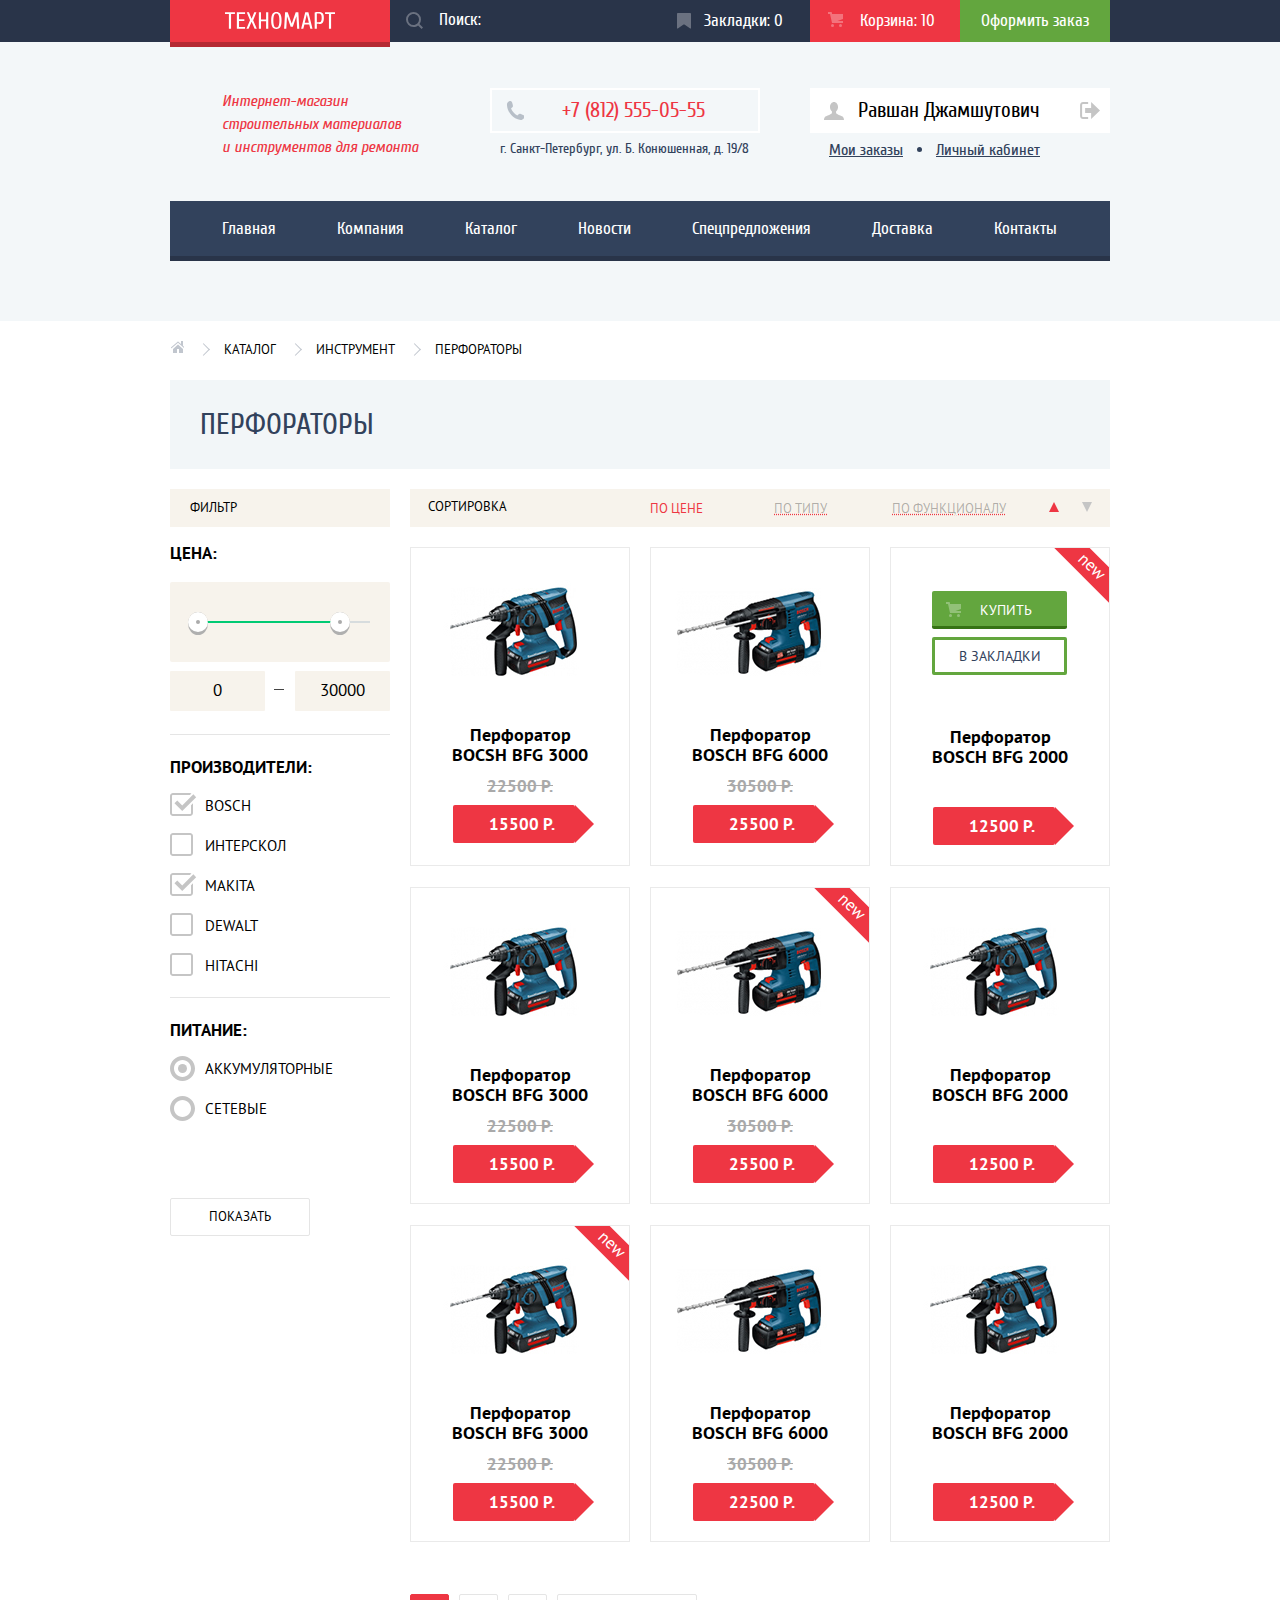
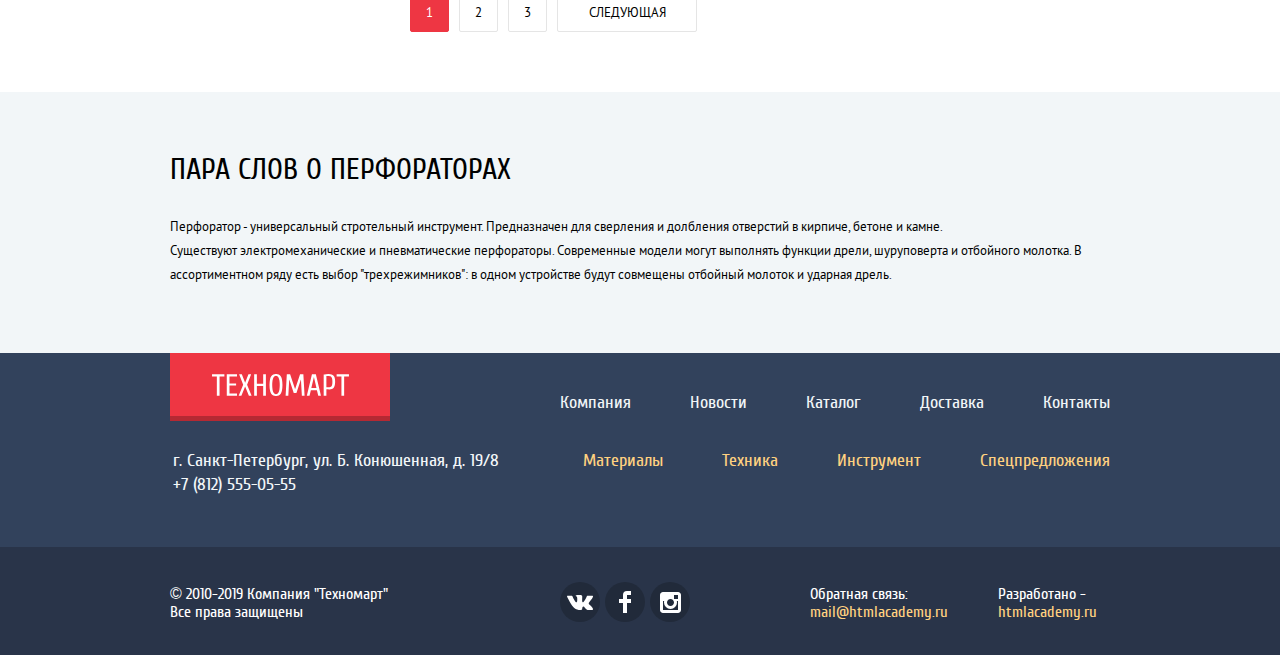
==== commit 633aa3aa: "защита. часть 1.2" ====
--- a/catalogue.html
+++ b/catalogue.html
@@ -152,7 +152,7 @@
           </ul>
         </div>
         <h3 class="visually-hidden">Найденные товары</h3>
-        <ul class="products-list">
+        <ul class="products-list products-list-catalogue">
           <li class="products-item">
             <a class="button products-buy" href="#">Купить</a>
             <a class="button products-inbookmarks" href="#">В закладки</a>
@@ -174,10 +174,10 @@
             <p class="products-price-new">25500 P.</p>
           </li>
           <li class="products-item new-tip">
-            <a class="button products-buy" href="#">Купить</a>
-            <a class="button products-inbookmarks" href="#">В закладки</a>
-            <figure class="products-about">
-              <img src="img/perforator-1.jpg" width="218" height="170" alt="Перфоратор BOSCH BFG 2000">
+            <a class="button products-buy reveal" href="#">Купить</a>
+            <a class="button products-inbookmarks reveal" href="#">В закладки</a>
+            <figure class="products-about">
+              <img class="display-none" src="img/perforator-1.jpg" width="218" height="170" alt="Перфоратор BOSCH BFG 2000">
               <figcaption class="products-name">Перфоратор BOSCH BFG 2000</figcaption>
             </figure>
             <p class="products-price-new">12500 P.</p>
--- a/css/style.css
+++ b/css/style.css
@@ -138,7 +138,7 @@
 .button {
   -webkit-box-sizing: border-box;
   box-sizing: border-box;
-  display: inline-block;
+  display: block;
   padding: 10px 20px;
   margin: 0;
   border: none;
@@ -167,13 +167,15 @@
 .products-buy {
   position: relative;
   display: none;
+  width: 135px;
   margin-top: 43px;
   margin-bottom: 8px;
+  margin-left: 41px;
   padding-bottom: 7px;
+  padding-left: 48px;
   background-color: #63a63e;
   border-bottom: 3px solid #367315;
-  padding-left: 49px;
-  padding-right: 45px;
+  text-align: left;
 }
 
 .products-buy:hover,
@@ -207,11 +209,11 @@
 
 .products-inbookmarks {
   display: none;
+  margin-left: 41px;
   margin-bottom: 52px;
   padding-top: 7px;
   padding-bottom: 7px;
-  padding-left: 33px;
-  padding-right: 29px;
+  width: 135px;
   border: 3px solid #63a63e;
   color: #32425c;
   background-color: #ffffff;
@@ -229,12 +231,16 @@
   color: rgba(50, 66, 92, 0.3);
 }
 
+.reveal {
+  display: block;
+}
+
 .new-tip::after {
   -webkit-box-sizing: border-box;
   box-sizing: border-box;
   position: absolute;
-  top: 9px;
-  right: -23px;
+  top: 7px;
+  right: -25px;
   width: 85px;
   height: 25px;
   -webkit-transform: rotate(45deg);
@@ -269,18 +275,13 @@
 }
 
 .header-logo {
-  display: -webkit-box;
-  display: -ms-flexbox;
-  display: flex;
+  box-sizing: border-box;
   width: 220px;
   height: 42px;
+  padding: 12px 55px;
   background-color: #ee3643;
   -webkit-box-shadow: 0 5px 0 0 #b52933;
   box-shadow: 0 5px 0 0 #b52933;
-}
-
-.header-logo img {
-  margin: auto;
 }
 
 .header-logo[href="index.html"]:hover,
@@ -342,12 +343,15 @@
 .header-search input::-webkit-input-placeholder {
   color: #ffffff;
 }
+
 .header-search input:-ms-input-placeholder {
   color: #ffffff;
 }
+
 .header-search input::-ms-input-placeholder {
   color: #ffffff;
 }
+
 .header-search input::placeholder {
   color: #ffffff;
 }
@@ -493,15 +497,14 @@
 .header-phone {
   position: relative;
   display: block;
+  box-sizing: border-box;
+  width: 270px;
   margin-bottom: 4px;
   border: 2px solid #ffffff;
-  padding-top: 10px;
-  padding-bottom: 10px;
-  padding-left: 72px;
-  padding-right: 50px;
+  padding: 10px 15px;
+  padding-left: 70px;
   font-size: 21px;
   line-height: 21px;
-  text-align: center;
   color: #ee3643;
 }
 
@@ -526,6 +529,9 @@
 }
 
 .header-person {
+  display: -webkit-box;
+  display: -ms-flexbox;
+  display: flex;
   -ms-flex-wrap: wrap;
   flex-wrap: wrap;
   -webkit-box-pack: end;
@@ -544,12 +550,15 @@
 .header-reg,
 .header-person-name {
   display: block;
+  -webkit-box-sizing: border-box;
+  box-sizing: border-box;
   padding: 12px 15px;
   background-color: #ffffff;
 }
 
 .header-enter {
   position: relative;
+  width: 121px;
   padding-left: 48px;
   margin-right: 10px;
 }
@@ -567,8 +576,8 @@
 }
 
 .header-reg {
-  padding-left: 24px;
-  padding-right: 24px;
+  width: 150px;
+  text-align: center;
 }
 
 .header-enter:hover,
@@ -606,7 +615,6 @@
   display: -webkit-box;
   display: -ms-flexbox;
   display: flex;
-  display: flex;
   -ms-flex-wrap: wrap;
   flex-wrap: wrap;
   -webkit-box-pack: justify;
@@ -617,17 +625,22 @@
   list-style: none;
 }
 
+.header-navigation-list li {
+  -webkit-box-flex: 1;
+  -ms-flex-positive: 1;
+  flex-grow: 1;
+}
+
 .header-navigation-item {
   display: block;
   -webkit-box-flex: 1;
   -ms-flex-positive: 1;
-  flex-grow: 1;
-  padding-top: 19px;
-  padding-bottom: 19px;
-  padding-left: 30px;
-  padding-right: 31px;
+  box-sizing: border-box;
+  width: 100%;
+  padding: 19px 15px;
   font-size: 17px;
   line-height: 17px;
+  text-align: center;
 }
 
 .header-navigation-item:hover,
@@ -640,12 +653,14 @@
 .header-navigation-item:not([href]):active {
   background-color: #32425c;
   color: #ffffff;
+  -webkit-box-shadow: none;
   box-shadow: none;
 }
 
 .header-navigation-item:active {
   color: rgba(255, 255, 255, 0.5);
   background-color: #1d2739;
+  -webkit-box-shadow: 0 5px 0 0 #1d2739;
   box-shadow: 0 5px 0 0 #1d2739;
 }
 
@@ -958,6 +973,7 @@
 
 .products-item:hover,
 .products-item:focus {
+  -webkit-box-shadow: 0 0 25px 0 rgba(41, 52, 73, 0.5);
   box-shadow: 0 0 25px 0 rgba(41, 52, 73, 0.5);
 }
 
@@ -967,11 +983,11 @@
 }
 
 .products-item:hover>a {
-  display: inline-block;
-}
-
-.products-result .products-list .products-item:nth-child(3n),
-.popular .products-list .products-item:nth-child(4n) {
+  display: block;
+}
+
+.products-list-catalogue .products-item:nth-child(3n),
+.products-list-index .products-item:nth-child(4n) {
   margin-right: 0;
 }
 
@@ -1009,11 +1025,11 @@
 
 .products-price-new {
   position: relative;
-  display: inline-block;
+  display: block;
   -webkit-box-sizing: border-box;
   box-sizing: border-box;
   margin-bottom: 20px;
-  margin-left: -10px;
+  margin-left: 42px;
   padding: 10px 15px;
   padding-left: 30px;
   width: 122px;
@@ -1036,7 +1052,7 @@
 }
 
 .products-about+.products-price-new {
-  margin-top: 28px;
+  margin-top: 40px;
 }
 
 .vendors {
@@ -1058,12 +1074,16 @@
 }
 
 .vendors-item {
+  display: -webkit-box;
+  display: -ms-flexbox;
   display: flex;
   -webkit-box-sizing: border-box;
   box-sizing: border-box;
   width: 220px;
   height: 145px;
   margin-bottom: 20px;
+  padding: 23px 9px;
+  padding-bottom: 24px;
   border: 1px solid #e5e5e5;
 }
 
@@ -1074,10 +1094,12 @@
 .vendors-item:hover,
 .vendors-item:focus {
   border: none;
+  -webkit-box-shadow: 0 5px 25px 0 rgba(41, 52, 73, 0.5);
   box-shadow: 0 5px 25px 0 rgba(41, 52, 73, 0.5);
 }
 
 .vendors-item:active {
+  -webkit-box-shadow: 0 4px 10px 0 rgba(41, 52, 73, 0.5);
   box-shadow: 0 4px 10px 0 rgba(41, 52, 73, 0.5);
 }
 
@@ -1418,7 +1440,6 @@
   border: none;
   border-radius: 50%;
   background-image: url("../img/filter-button.svg");
-  outline: none;
 }
 
 .range-toggle-min {
@@ -1484,7 +1505,7 @@
   padding-left: 35px;
 }
 
-input[type="checkbox"]+label::before {
+.strainers-name-list [type="checkbox"]+label::before {
   position: absolute;
   top: -3px;
   left: 0px;
@@ -1495,19 +1516,19 @@
   background-repeat: no-repeat;
 }
 
-input[type="checkbox"]:checked+label::before {
+.strainers-name-list [type="checkbox"]:checked+label::before {
   background-image: url("../img/filters-checkbox-on.svg");
 }
 
-input[type="checkbox"]:disabled+label::before {
+.strainers-name-list [type="checkbox"]:disabled+label::before {
   color: rgba(0, 0, 0, 0.3);
 }
 
-input[type="checkbox"]:checked:disabled+label::before {
+.strainers-name-list [type="checkbox"]:checked:disabled+label::before {
   color: rgba(0, 0, 0, 0.3);
 }
 
-input[type="radio"]+label::before {
+.strainers-name-list [type="radio"]+label::before {
   position: absolute;
   top: -3px;
   left: 0px;
@@ -1518,15 +1539,15 @@
   background-repeat: no-repeat;
 }
 
-input[type="radio"]:checked+label::before {
+.strainers-name-list [type="radio"]:checked+label::before {
   background-image: url("../img/filters-radio-on.svg");
 }
 
-input[type="radio"]:disabled+label::before {
+.strainers-name-list [type="radio"]:disabled+label::before {
   color: rgba(0, 0, 0, 0.3);
 }
 
-input[type="radio"]:checked:disabled+label::before {
+.strainers-name-list [type="radio"]:checked:disabled+label::before {
   color: rgba(0, 0, 0, 0.3);
 }
 
@@ -1637,6 +1658,10 @@
 .sorting-dir-down:hover::before,
 .sorting-dir-down:hover::before {
   border-top-color: #231f20;
+}
+
+.products-list-catalogue {
+  width: 700px;
 }
 
 .products-button {
@@ -1906,6 +1931,7 @@
 .modal {
   position: fixed;
   box-shadow: 0 20px 40px 0 rgba(0, 0, 0, 0.75);
+  -webkit-box-shadow: 0 20px 40px 0 rgba(0, 0, 0, 0.75);
 }
 
 .modal-close {
@@ -1924,8 +1950,8 @@
 .modal-close::after {
   content: "";
   position: absolute;
-  top: 10px;
-  left: 2px;
+  top: 15px;
+  left: 3px;
   width: 25px;
   height: 3px;
   background-color: #ee3643;
@@ -2027,6 +2053,7 @@
   width: 940px;
   background-color: #565656;
   box-shadow: 0 0 16px 0 rgba(47, 42, 43, 0.5);
+  -webkit-box-shadow: 0 0 16px 0 rgba(47, 42, 43, 0.5);
 }
 
 .modal-map img {
@@ -2043,7 +2070,7 @@
 
 .cart-heading {
   position: relative;
-  margin-top: 20px;
+  margin-top: 18px;
   margin-bottom: 66px;
   padding-left: 98px;
   font-size: 30px;
@@ -2053,7 +2080,7 @@
 
 .cart-heading::before {
   position: absolute;
-  top: -18px;
+  top: -16px;
   left: 0px;
   width: 66px;
   height: 66px;
@@ -2064,10 +2091,10 @@
 
 .cart-heading::after {
   position: absolute;
-  top: 2px;
-  left: 18px;
-  width: 25px;
-  height: 12px;
+  top: 4px;
+  left: 20px;
+  width: 26px;
+  height: 14px;
   border-left: 7px solid #ffffff;
   border-bottom: 7px solid #ffffff;
   transform: rotate(-45deg);
@@ -2076,13 +2103,11 @@
 }
 
 .cart-order {
-  padding-left: 60px;
-  padding-right: 60px;
+  width: 220px;
 }
 
 .cart-go-on {
-  padding-left: 45px;
-  padding-right: 47px;
+  width: 220px;
   margin-left: auto;
   background-color: #ffffff;
   color: #000000;
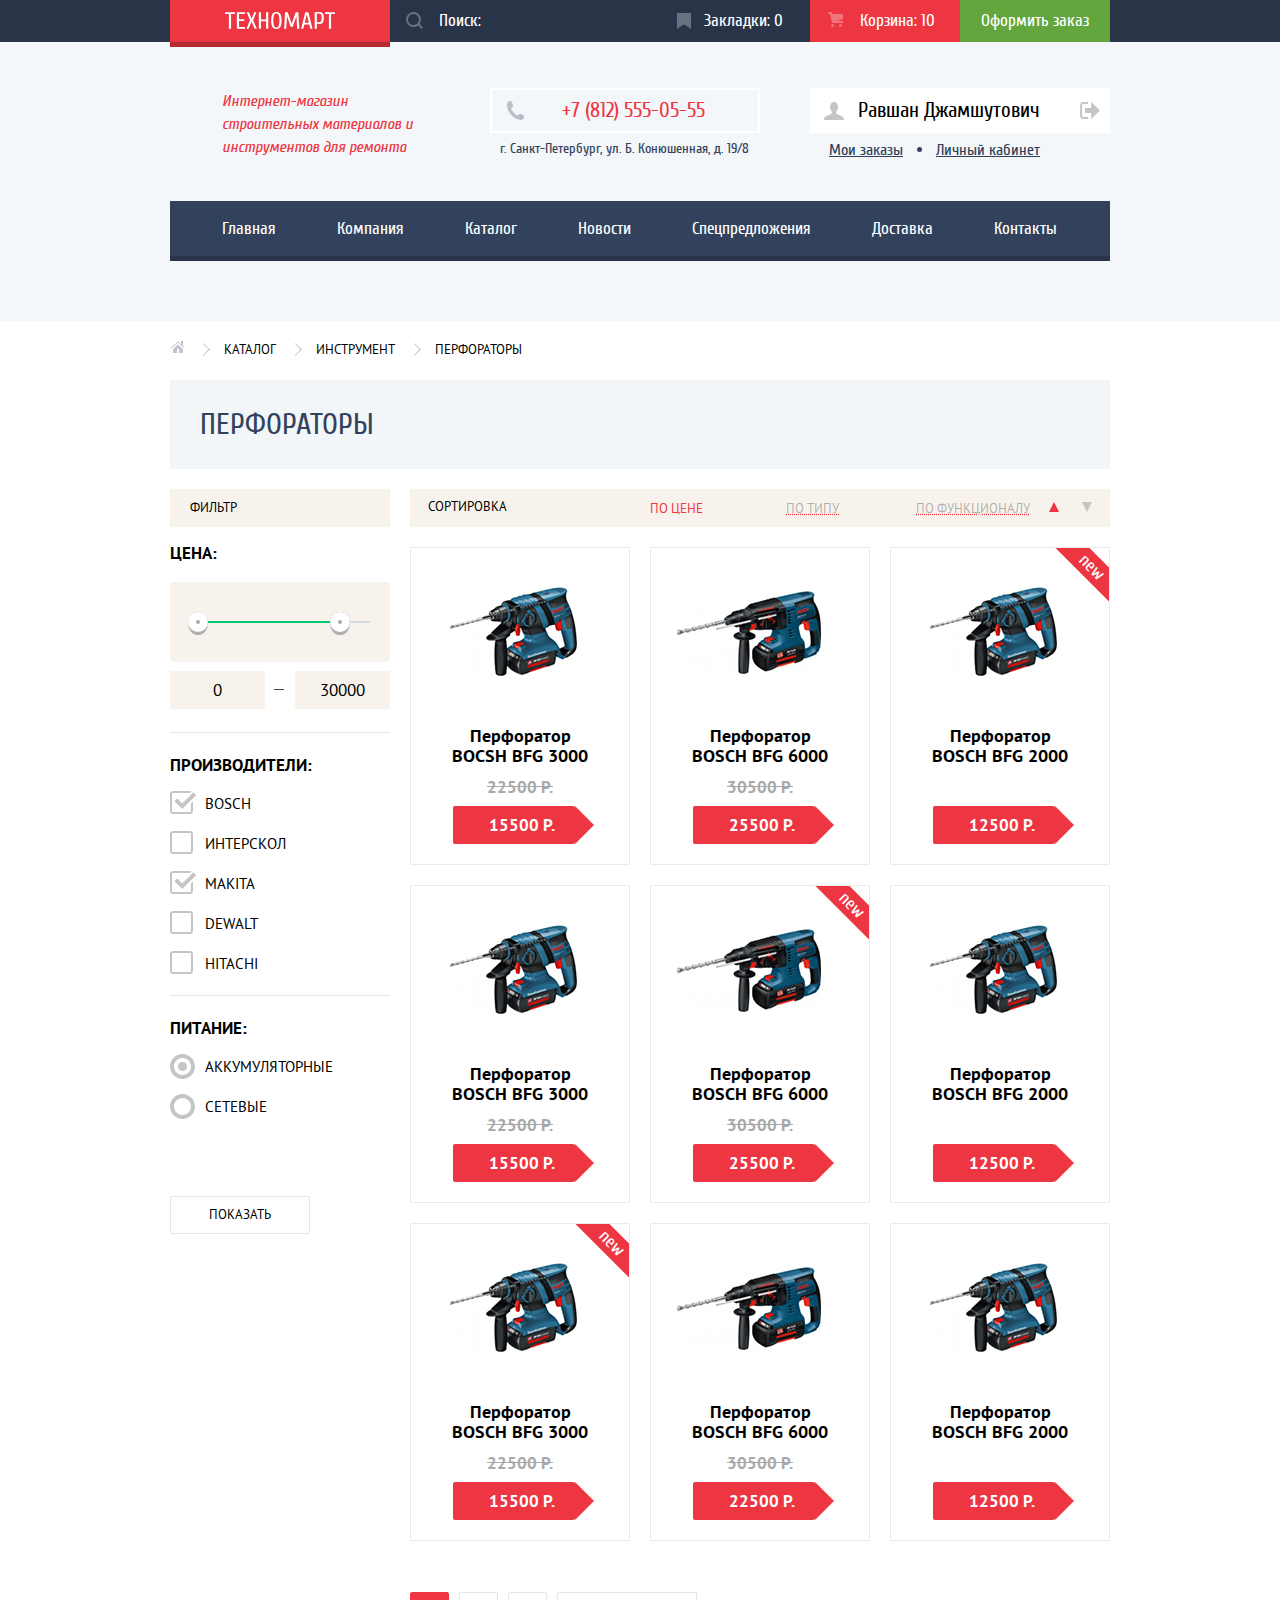
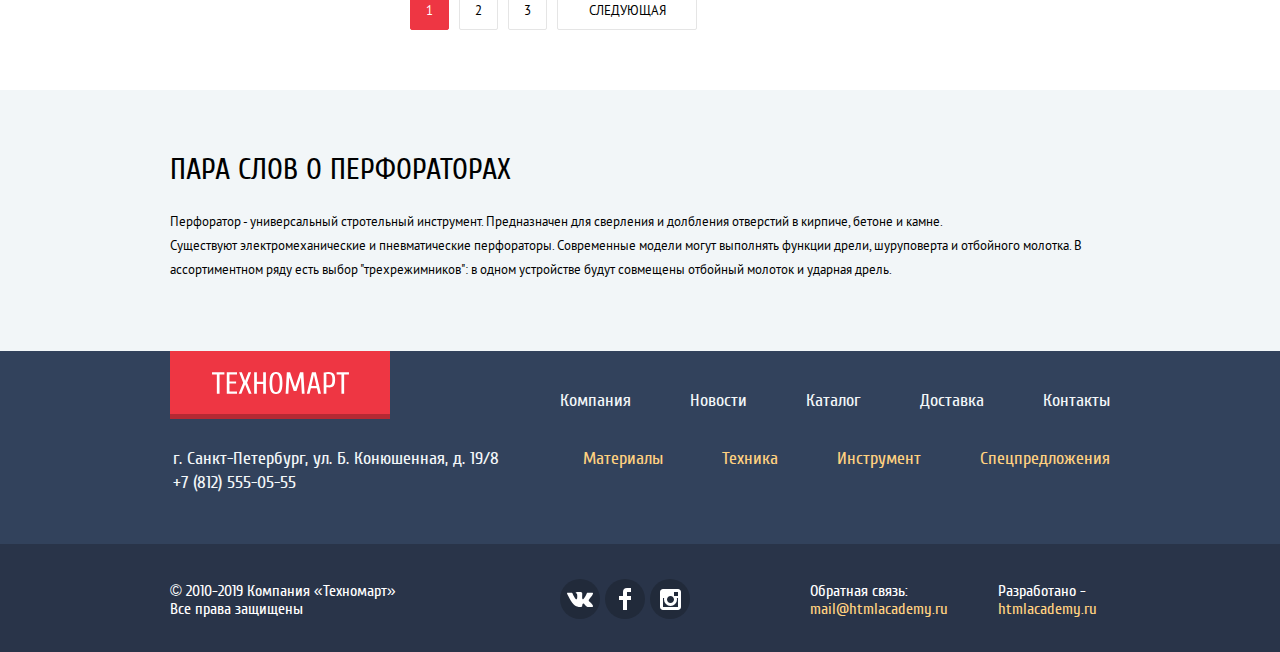
==== commit 38b33530: "Защита. Часть 2." ====
--- a/catalogue.html
+++ b/catalogue.html
@@ -27,7 +27,7 @@
     </div>
     <div class="header-bottom">
       <div class="container">
-        <p class="header-description">Интернет-магазин строительных материалов <br>и инструментов для ремонта</p>
+        <p class="header-description">Интернет-магазин строительных материалов и инструментов для ремонта</p>
         <div class="header-info">
           <a class="header-phone" href="tel:+78125550555">+7 (812) 555-05-55</a>
           <p class="header-address">г. Санкт-Петербург, ул. Б. Конюшенная, д. 19/8</p>
@@ -74,8 +74,8 @@
             <div class="scale">
               <div class="bar"></div>
             </div>
-            <button class="range-toggle range-toggle-min" type="button"></button>
-            <button class="range-toggle range-toggle-max" type="button"></button>
+            <button class="range-toggle range-toggle-min" type="button" aria-label="Ползунок для выбора минимальной цены"></button>
+            <button class="range-toggle range-toggle-max" type="button" aria-label="Ползунок для выбора максимальной цены"></button>
           </div>
           <label class="visually-hidden range-dash" for="price-min-id">От</label>
           <input class="filters-price-min" id="price-min-id" type="text" name="price-min" value="0">
@@ -174,10 +174,10 @@
             <p class="products-price-new">25500 P.</p>
           </li>
           <li class="products-item new-tip">
-            <a class="button products-buy reveal" href="#">Купить</a>
-            <a class="button products-inbookmarks reveal" href="#">В закладки</a>
-            <figure class="products-about">
-              <img class="display-none" src="img/perforator-1.jpg" width="218" height="170" alt="Перфоратор BOSCH BFG 2000">
+            <a class="button products-buy" href="#">Купить</a>
+            <a class="button products-inbookmarks" href="#">В закладки</a>
+            <figure class="products-about">
+              <img src="img/perforator-1.jpg" width="218" height="170" alt="Перфоратор BOSCH BFG 2000">
               <figcaption class="products-name">Перфоратор BOSCH BFG 2000</figcaption>
             </figure>
             <p class="products-price-new">12500 P.</p>
@@ -262,7 +262,7 @@
   </main>
   <footer class="main-footer">
     <div class="footer-top">
-      <div class="container footer-flex">
+      <div class="container">
         <a class="footer-logo"></a>
         <ul class="footer-company">
           <li><a href="#">Компания</a></li>
@@ -271,7 +271,8 @@
           <li><a href="#">Доставка</a></li>
           <li><a href="#">Контакты</a></li>
         </ul>
-        <p class="footer-contacts">г. Санкт-Петербург, ул. Б. Конюшенная, д. 19/8
+        <p class="footer-contacts">
+          г. Санкт-Петербург, ул. Б. Конюшенная, д. 19/8
           <a href="tel:+78125550555" class="footer-phone">+7 (812) 555-05-55</a>
         </p>
         <ul class="footer-products">
@@ -284,7 +285,7 @@
     </div>
     <div class="footer-bottom">
       <div class="container footer-flex">
-        <p>&copy; 2010-2019 Компания "Техномарт" <br>Все права защищены</p>
+        <p>&copy; 2010-2019 Компания «Техномарт» Все права защищены</p>
         <ul class="footer-social-list">
           <li><a class="footer-social footer-vk" href="#"><span class="visually-hidden">Вконтакте</span></a></li>
           <li><a class="footer-social footer-fb" href="#"><span class="visually-hidden">Фейсбук</span></a></li>
@@ -304,11 +305,13 @@
       <h2 class="cart-heading">Товар добавлен в корзину</h2>
     </div>
     <div class="modal-bottom">
-      <a class="button cart-order" href="#">Оформить заказ</a>
+      <a class="button cart-order js-modal-close" href="#">Оформить заказ</a>
       <button class="button cart-go-on js-modal-close">Продолжить покупки</button>
     </div>
     <button class="modal-close js-modal-close"><span class="visually-hidden">Закрыть</span></button>
   </section>
+  <script src="js/technomart.js"></script>
+
 </body>
 
 </html>
--- a/css/style.css
+++ b/css/style.css
@@ -83,10 +83,6 @@
   overflow: hidden;
 }
 
-.display-none {
-  display: none;
-}
-
 .section-header {
   margin-bottom: 20px;
   padding-left: 30px;
@@ -121,7 +117,7 @@
 
 .section-heading {
   margin: 0;
-  margin-bottom: 25px;
+  margin-bottom: 27px;
   font-size: 30px;
   line-height: 30px;
   font-weight: 400;
@@ -210,7 +206,7 @@
 .products-inbookmarks {
   display: none;
   margin-left: 41px;
-  margin-bottom: 52px;
+  margin-bottom: 51px;
   padding-top: 7px;
   padding-bottom: 7px;
   width: 135px;
@@ -231,10 +227,6 @@
   color: rgba(50, 66, 92, 0.3);
 }
 
-.reveal {
-  display: block;
-}
-
 .new-tip::after {
   -webkit-box-sizing: border-box;
   box-sizing: border-box;
@@ -242,13 +234,13 @@
   top: 7px;
   right: -25px;
   width: 85px;
-  height: 25px;
+  height: 24px;
   -webkit-transform: rotate(45deg);
   -ms-transform: rotate(45deg);
   transform: rotate(45deg);
-  padding-top: 2px;
-  font-size: 17px;
-  line-height: 18px;
+  /*padding-top: 2px;*/
+  font-size: 18px;
+  line-height: 24px;
   color: #ffffff;
   text-align: center;
   content: "new";
@@ -306,7 +298,7 @@
 
 .header-search input {
   width: 100%;
-  padding: 11px 10px;
+  padding: 12px 10px;
   padding-left: 49px;
   border: none;
   font: inherit;
@@ -315,6 +307,7 @@
   background-image: url("../img/icon-search.svg");
   background-repeat: no-repeat;
   background-position: 16px 12px;
+  outline: none;
 }
 
 .header-search input:hover {
@@ -766,7 +759,7 @@
 }
 
 .main-container {
-  margin-bottom: 86px;
+  margin-bottom: 85px;
 }
 
 .promo {
@@ -863,6 +856,10 @@
   background-color: #c6beb7;
 }
 
+.promo-slideshow-list li:first-child {
+  display: none;
+}
+
 .promo-slideshow-heading {
   position: absolute;
   top: 25px;
@@ -928,8 +925,6 @@
   background-color: transparent;
 }
 
-.promo-services {}
-
 .promo-discount {
   margin-bottom: 20px;
   background-color: #8ed78f;
@@ -946,7 +941,7 @@
 }
 
 .popular {
-  margin-bottom: -31px;
+  margin-bottom: -30px;
 }
 
 .products-list {
@@ -965,7 +960,7 @@
   position: relative;
   width: 218px;
   border: 1px solid #eaeaea;
-  margin-bottom: 21px;
+  margin-bottom: 20px;
   margin-right: 20px;
   overflow: hidden;
   text-align: center;
@@ -1115,7 +1110,7 @@
 
 .services-description {
   width: 400px;
-  margin-bottom: 70px;
+  margin-bottom: 68px;
 }
 
 .services-layout {
@@ -1165,19 +1160,22 @@
   border-bottom: 1px solid #293449
 }
 
-.services-menu-item-current {
-  background-color: #ffffff;
-  color: #32425c;
-  border-top: 1px solid #ffffff;
-  border-bottom: 1px solid #ffffff;
-}
-
 .services-menu-item:hover,
 .services-menu-item:focus {
   color: #ffffff;
   background-color: #293449;
   border-top: 1px solid #293449;
   border-bottom: 1px solid #293449;
+}
+
+.services-menu-item-current,
+.services-menu-item-current:hover,
+.services-menu-item-current:focus,
+.services-menu-item-current:active {
+  background-color: #ffffff;
+  color: #32425c;
+  border-top: 1px solid #ffffff;
+  border-bottom: 1px solid #ffffff;
 }
 
 .services-list {
@@ -1199,6 +1197,7 @@
 }
 
 .services-detail {
+  display: none;
   min-height: 284px;
   background-repeat: no-repeat;
   background-position: 100% 100%;
@@ -1226,7 +1225,16 @@
 
 .services-credit .services-specification {
   width: 300px;
-  margin-bottom: 30px;
+  margin-bottom: 25px;
+}
+
+.services-credit {
+
+
+}
+
+.services-button {
+  width: 195px;
 }
 
 .about {
@@ -1239,6 +1247,7 @@
 
 .about p:last-of-type {
   margin-bottom: 21px;
+  width: 400px;
 }
 
 .about-transport {
@@ -1459,6 +1468,7 @@
   margin-bottom: 23px;
   padding: 10px;
   font-size: 17px;
+  line-height: 18px;
   text-align: center;
   background-color: #f7f3ec;
   border-radius: 1px;
@@ -1516,16 +1526,24 @@
   background-repeat: no-repeat;
 }
 
+.strainers-name-list [type="checkbox"]+label:hover::before,
+.strainers-name-list [type="checkbox"]+label:focus::before {
+  background-image: url("../img/filters-checkbox-off-hover.svg");
+}
+
 .strainers-name-list [type="checkbox"]:checked+label::before {
   background-image: url("../img/filters-checkbox-on.svg");
 }
 
-.strainers-name-list [type="checkbox"]:disabled+label::before {
-  color: rgba(0, 0, 0, 0.3);
-}
-
+.strainers-name-list [type="checkbox"]:checked+label:hover::before,
+.strainers-name-list [type="checkbox"]:checked+label:focus::before {
+  background-image: url("../img/filters-checkbox-on-hover.svg");
+}
+
+.strainers-name-list [type="checkbox"]:disabled+label::before,
+.strainers-name-list [type="checkbox"]:disabled+label,
 .strainers-name-list [type="checkbox"]:checked:disabled+label::before {
-  color: rgba(0, 0, 0, 0.3);
+  opacity: 0.3;
 }
 
 .strainers-name-list [type="radio"]+label::before {
@@ -1539,16 +1557,24 @@
   background-repeat: no-repeat;
 }
 
+.strainers-name-list [type="radio"]+label:hover::before,
+.strainers-name-list [type="radio"]+label:focus::before {
+  background-image: url("../img/filters-radio-off-hover.svg");
+}
+
 .strainers-name-list [type="radio"]:checked+label::before {
   background-image: url("../img/filters-radio-on.svg");
 }
 
-.strainers-name-list [type="radio"]:disabled+label::before {
-  color: rgba(0, 0, 0, 0.3);
-}
-
+.strainers-name-list [type="radio"]:checked+label:hover::before,
+.strainers-name-list [type="radio"]:checked+label:focus::before {
+  background-image: url("../img/filters-radio-on-hover.svg");
+}
+
+.strainers-name-list [type="radio"]:disabled+label::before,
+.strainers-name-list [type="radio"]:disabled+label,
 .strainers-name-list [type="radio"]:checked:disabled+label::before {
-  color: rgba(0, 0, 0, 0.3);
+  opacity: 0.3;
 }
 
 .sorting {
@@ -1576,6 +1602,11 @@
   display: -webkit-box;
   display: -ms-flexbox;
   display: flex;
+   -ms-flex-wrap: wrap;
+  flex-wrap: wrap;
+  -webkit-box-pack: justify;
+    -ms-flex-pack: justify;
+  justify-content: space-between;
   width: 380px;
   list-style: none;
   margin: 0;
@@ -1595,11 +1626,13 @@
 }
 
 .sorting-price {
-  margin-right: 71px;
+  /*margin-right: 71px;*/
+  margin-right: 21px;
 }
 
 .sorting-type {
-  margin-right: 65px;
+  /*margin-right: 65px;*/
+  margin-right: 15px;
 }
 
 .sorting-item-current {
@@ -1610,7 +1643,7 @@
 .sorting-item:hover,
 .sorting-item:focus {
   color: #000000;
-  border-bottom: 1px solid #ee3643;
+  text-decoration-style: solid;
 }
 
 .sorting-dir {
@@ -1662,6 +1695,7 @@
 
 .products-list-catalogue {
   width: 700px;
+  font-family: "Cuprum", "Arial", sans-serif;
 }
 
 .products-button {
@@ -1719,14 +1753,14 @@
 }
 
 .description {
-  padding-top: 63px;
-  padding-bottom: 66px;
+  padding-top: 65px;
+  padding-bottom: 69px;
   background-color: #f2f6f8;
 }
 
 .description-heading {
   margin: 0;
-  margin-bottom: 30px;
+  margin-bottom: 25px;
   font-size: 30px;
   line-height: 30px;
   font-weight: 400;
@@ -1773,7 +1807,7 @@
 .footer-contacts {
   width: 330px;
   margin: 0;
-  margin-bottom: 50px;
+  margin-bottom: 49px;
   padding: 0;
   padding-left: 3px;
 }
@@ -1798,11 +1832,12 @@
 
 .footer-company li,
 .footer-products li {
-  padding-left: 59px;
-}
-
-.footer-company a {
-  color: #f1f5f7;
+  margin-left: 59px;
+}
+
+.footer-company li:first-child,
+.footer-products li:first-child {
+  margin-left: 0;
 }
 
 .footer-products a {
@@ -2037,8 +2072,8 @@
   box-sizing: border-box;
   width: 460px;
   height: 115px;
-  margin-bottom: 37px;
-  padding-top: 11px;
+  margin-bottom: 32px;
+  padding-top: 8px;
 }
 
 .feedback-button {
@@ -2047,17 +2082,36 @@
 
 .modal-map {
   display: none;
-  top: 550px;
+  top: 120px;
   left: 50%;
   margin-left: -470px;
   width: 940px;
-  background-color: #565656;
-  box-shadow: 0 0 16px 0 rgba(47, 42, 43, 0.5);
-  -webkit-box-shadow: 0 0 16px 0 rgba(47, 42, 43, 0.5);
+}
+
+.map-modal-close {
+  z-index: 3;
 }
 
 .modal-map img {
   display: block;
+}
+
+.modal-map p {
+  position: absolute;
+  top: 0;
+  left: 0;
+  z-index: 1;
+
+  margin: 0;
+  background-color: #b8dcfe;
+}
+
+.modal-map iframe {
+  display: block;
+  position: relative;
+  z-index: 2;
+
+  border: none;
 }
 
 .cart {
@@ -2112,3 +2166,45 @@
   background-color: #ffffff;
   color: #000000;
 }
+
+.hide {
+  display: none;
+}
+
+.reveal {
+  display: block;
+}
+
+.reveal-bounce {
+  display: block;
+  animation: bounce 0.6s;
+}
+
+.reveal-expand {
+  display: block;
+  animation: expand 0.6s;
+}
+
+@keyframes bounce {
+  0% {
+    transform: translateY(-2000px);
+  }
+  70% {
+    transform: translateY(30px);
+  }
+  90% {
+    transform: translateY(-10px);
+  }
+  100% {
+    transform: translateY(0);
+  }
+}
+
+@keyframes expand {
+  0% {
+    transform: scale(0.6);
+  }
+  100%{
+  transform: scale(1);
+  }
+}
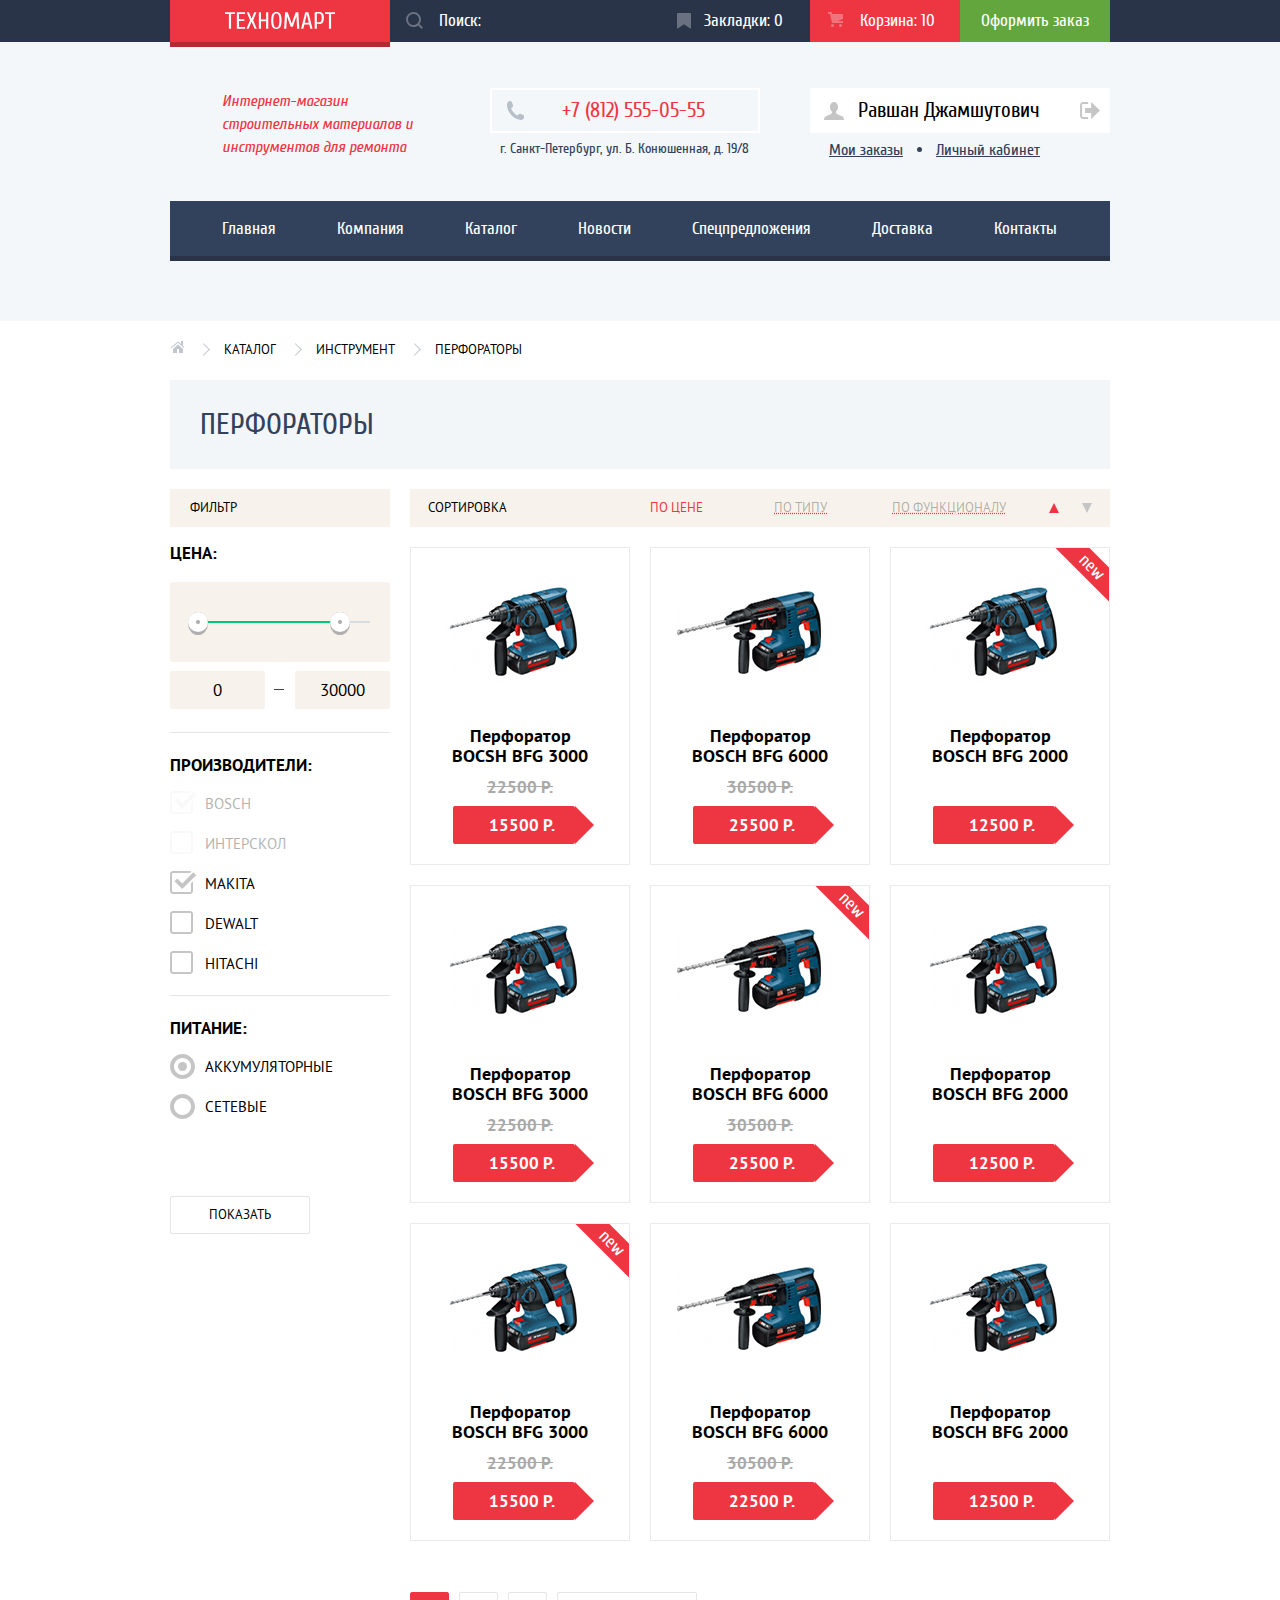
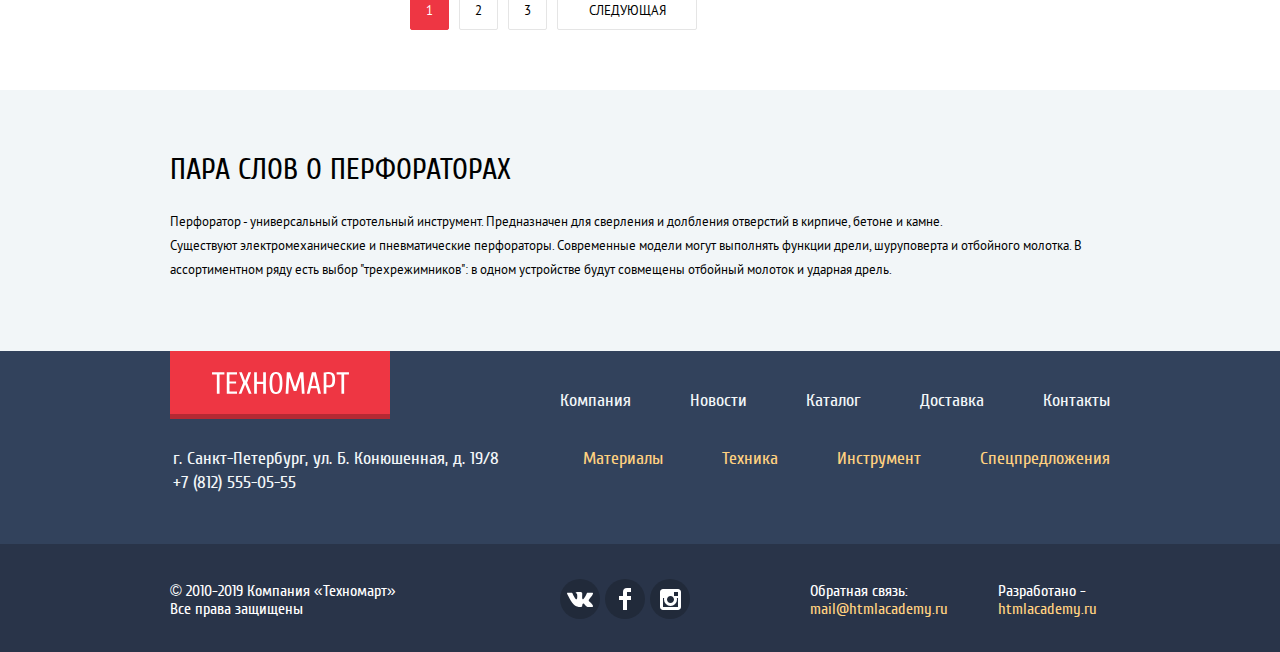
==== commit 0560c0af: "Защита. Часть 2.3" ====
--- a/catalogue.html
+++ b/catalogue.html
@@ -74,8 +74,8 @@
             <div class="scale">
               <div class="bar"></div>
             </div>
-            <button class="range-toggle range-toggle-min" type="button" aria-label="Ползунок для выбора минимальной цены"></button>
-            <button class="range-toggle range-toggle-max" type="button" aria-label="Ползунок для выбора максимальной цены"></button>
+            <button class="range-toggle range-toggle-min" type="button"><span class="visually-hidden">Ползунок для выбора минимальной цены</span></button>
+            <button class="range-toggle range-toggle-max" type="button"><span class="visually-hidden">Ползунок для выбора максимальной цены</span></button>
           </div>
           <label class="visually-hidden range-dash" for="price-min-id">От</label>
           <input class="filters-price-min" id="price-min-id" type="text" name="price-min" value="0">
@@ -86,13 +86,13 @@
           <legend class="strainers-name">Производители:</legend>
           <ul class="strainers-name-list">
             <li class="filter">
-              <input class="filter-input visually-hidden" id="filter-bosch" type="checkbox" name="vendors" value="Bosch" checked>
+              <input class="filter-input visually-hidden" id="filter-bosch" type="checkbox" name="vendors" value="Bosch" checked disabled>
               <label class="filter-label filter-checkbox" for="filter-bosch">
                 Bosch
               </label>
             </li>
             <li class="filter">
-              <input class="filter-input visually-hidden" id="filter-interskol" type="checkbox" name="vendors" value="Interskol">
+              <input class="filter-input visually-hidden" id="filter-interskol" type="checkbox" name="vendors" value="Interskol" disabled>
               <label class="filter-label filter-checkbox" for="filter-interskol">
                 Интерскол
               </label>
@@ -263,7 +263,7 @@
   <footer class="main-footer">
     <div class="footer-top">
       <div class="container">
-        <a class="footer-logo"></a>
+        <a class="footer-logo" href="index.html"></a>
         <ul class="footer-company">
           <li><a href="#">Компания</a></li>
           <li><a href="#">Новости</a></li>
--- a/css/style.css
+++ b/css/style.css
@@ -856,7 +856,7 @@
   background-color: #c6beb7;
 }
 
-.promo-slideshow-list li:first-child {
+.promo-slideshow-item {
   display: none;
 }
 
@@ -889,6 +889,30 @@
   top: 208px;
   left: 27px;
   width: 195px;
+}
+
+.promo-slider-id-block {
+  position: absolute;
+  top: 220px;
+  left: 50%;
+  margin-left: -15px;
+  list-style: none;
+  margin: 0;
+  padding: 0;
+}
+
+.promo-slider-id {
+  box-sizing: border-box;
+  width: 10px;
+  height: 10px;
+  padding: 0;
+  border: 2px solid #ffffff;
+  border-radius: 50%;
+  background-color: #ffffff;
+}
+
+.promo-slider-id-active {
+  background-color: #ee3643;
 }
 
 .promo-back {
@@ -923,6 +947,12 @@
   border-left: 3px solid #ffffff;
   transform: rotate(135deg);
   background-color: transparent;
+}
+
+.promo-back:disabled,
+.promo-forward:disabled {
+  border-top: 3px solid #c5c5c5;
+  border-left: 3px solid #c5c5c5;
 }
 
 .promo-discount {
@@ -1228,10 +1258,7 @@
   margin-bottom: 25px;
 }
 
-.services-credit {
-
-
-}
+.services-credit {}
 
 .services-button {
   width: 195px;
@@ -1527,7 +1554,7 @@
 }
 
 .strainers-name-list [type="checkbox"]+label:hover::before,
-.strainers-name-list [type="checkbox"]+label:focus::before {
+.strainers-name-list [type="checkbox"]:focus+label::before {
   background-image: url("../img/filters-checkbox-off-hover.svg");
 }
 
@@ -1536,7 +1563,7 @@
 }
 
 .strainers-name-list [type="checkbox"]:checked+label:hover::before,
-.strainers-name-list [type="checkbox"]:checked+label:focus::before {
+.strainers-name-list [type="checkbox"]:checked:focus+label::before {
   background-image: url("../img/filters-checkbox-on-hover.svg");
 }
 
@@ -1558,7 +1585,7 @@
 }
 
 .strainers-name-list [type="radio"]+label:hover::before,
-.strainers-name-list [type="radio"]+label:focus::before {
+.strainers-name-list [type="radio"]:focus+label::before {
   background-image: url("../img/filters-radio-off-hover.svg");
 }
 
@@ -1567,7 +1594,7 @@
 }
 
 .strainers-name-list [type="radio"]:checked+label:hover::before,
-.strainers-name-list [type="radio"]:checked+label:focus::before {
+.strainers-name-list [type="radio"]:checked:focus+label::before {
   background-image: url("../img/filters-radio-on-hover.svg");
 }
 
@@ -1582,8 +1609,8 @@
   display: -ms-flexbox;
   display: flex;
   margin-bottom: 20px;
-  padding-top: 9px;
-  padding-bottom: 9px;
+  padding-top: 10px;
+  padding-bottom: 10px;
   background-color: #f7f3ec;
 }
 
@@ -1602,11 +1629,8 @@
   display: -webkit-box;
   display: -ms-flexbox;
   display: flex;
-   -ms-flex-wrap: wrap;
+  -ms-flex-wrap: wrap;
   flex-wrap: wrap;
-  -webkit-box-pack: justify;
-    -ms-flex-pack: justify;
-  justify-content: space-between;
   width: 380px;
   list-style: none;
   margin: 0;
@@ -1615,6 +1639,7 @@
 }
 
 .sorting-item {
+  display: block;
   font-size: 13px;
   line-height: 18px;
   font-weight: 400;
@@ -1626,13 +1651,11 @@
 }
 
 .sorting-price {
-  /*margin-right: 71px;*/
-  margin-right: 21px;
+  margin-right: 71px;
 }
 
 .sorting-type {
-  /*margin-right: 65px;*/
-  margin-right: 15px;
+  margin-right: 65px;
 }
 
 .sorting-item-current {
@@ -1802,6 +1825,17 @@
   background-image: url("../img/logo-technomart-footer.svg");
   background-position: 50% 50%;
   background-repeat: no-repeat;
+}
+
+.footer-logo[href="index.html"]:hover,
+.footer-logo:focus {
+  background-color: #ca2c37;
+  border-bottom-color: #9a212a;
+}
+
+.footer-logo[href="index.html"]:active {
+  background-color: #ba2732;
+  border-bottom-color: #8e1e26;
 }
 
 .footer-contacts {
@@ -2101,7 +2135,6 @@
   top: 0;
   left: 0;
   z-index: 1;
-
   margin: 0;
   background-color: #b8dcfe;
 }
@@ -2110,7 +2143,6 @@
   display: block;
   position: relative;
   z-index: 2;
-
   border: none;
 }
 
@@ -2189,12 +2221,15 @@
   0% {
     transform: translateY(-2000px);
   }
+
   70% {
     transform: translateY(30px);
   }
+
   90% {
     transform: translateY(-10px);
   }
+
   100% {
     transform: translateY(0);
   }
@@ -2204,7 +2239,8 @@
   0% {
     transform: scale(0.6);
   }
-  100%{
-  transform: scale(1);
+
+  100% {
+    transform: scale(1);
   }
 }
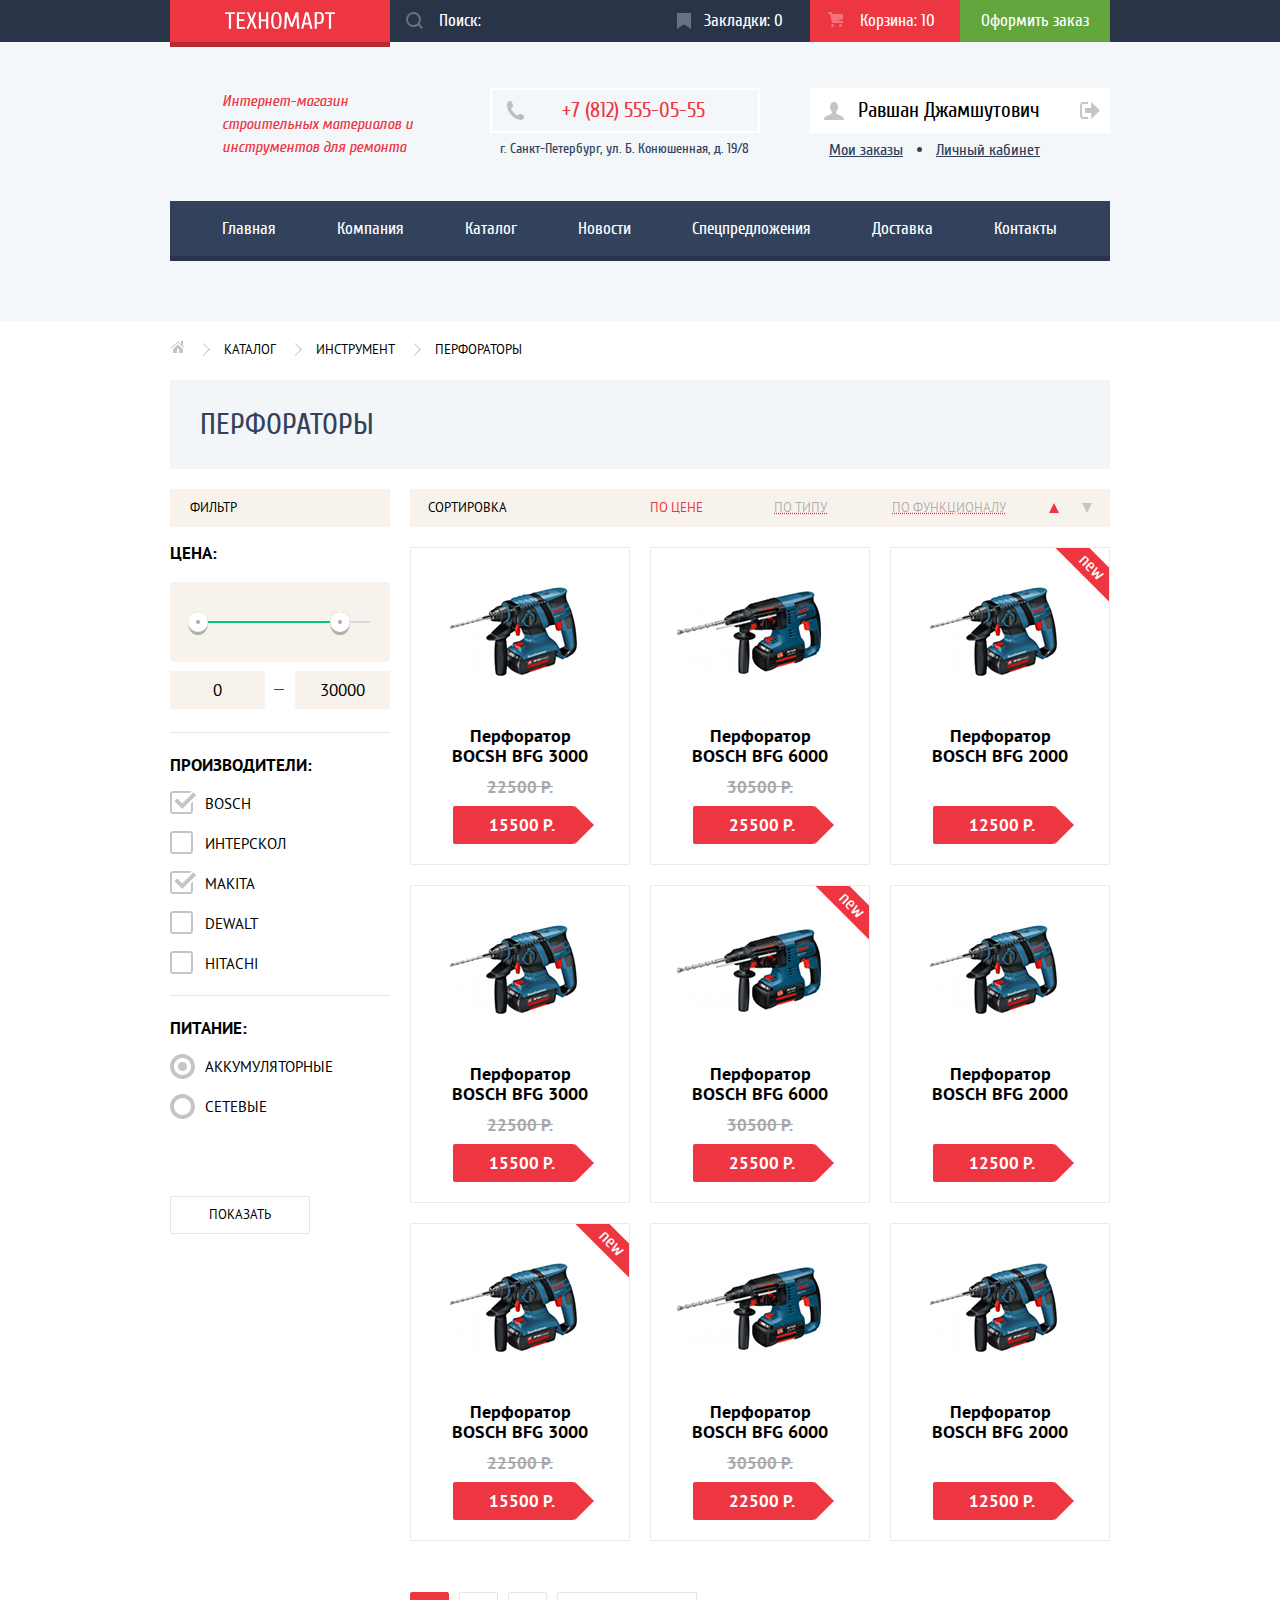
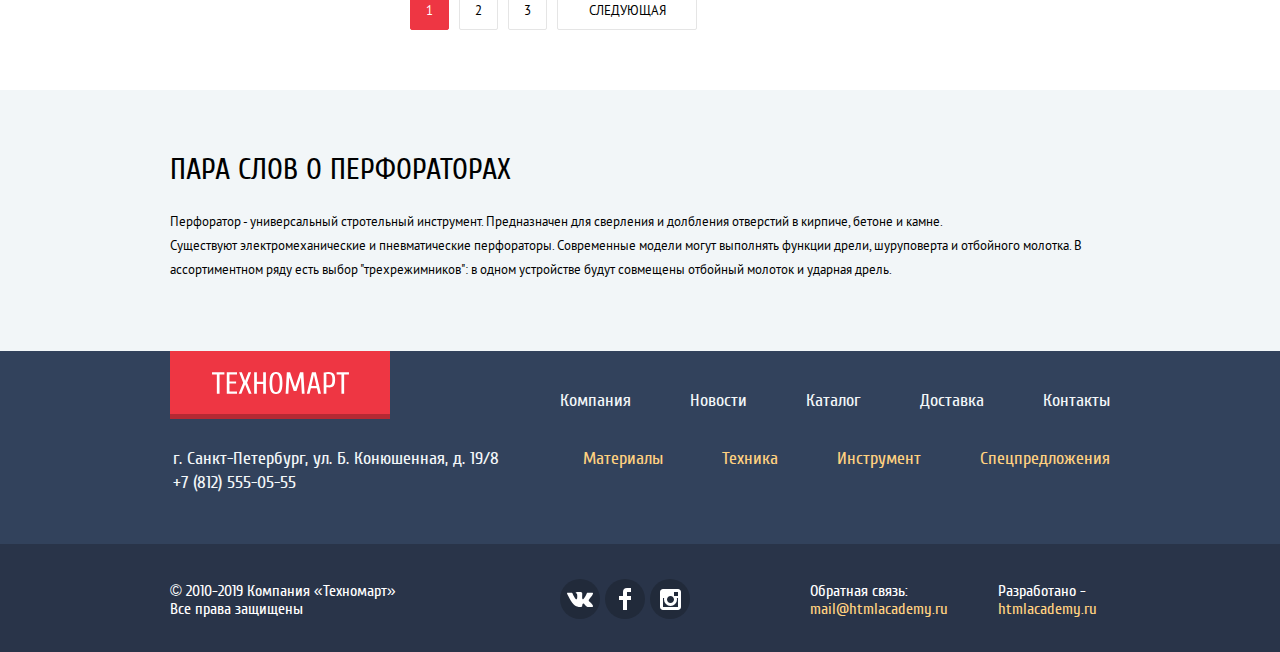
==== commit bbda255b: "Защита. Часть 2.4" ====
--- a/catalogue.html
+++ b/catalogue.html
@@ -5,7 +5,7 @@
   <meta charset="utf-8">
   <title>HTML Academy: Техномарт</title>
   <link href="css/normalize.css" rel="stylesheet">
-  <link href="css/style.css" rel="stylesheet">
+  <link href="css/styles.min.css" rel="stylesheet">
 </head>
 
 <body>
@@ -86,13 +86,13 @@
           <legend class="strainers-name">Производители:</legend>
           <ul class="strainers-name-list">
             <li class="filter">
-              <input class="filter-input visually-hidden" id="filter-bosch" type="checkbox" name="vendors" value="Bosch" checked disabled>
+              <input class="filter-input visually-hidden" id="filter-bosch" type="checkbox" name="vendors" value="Bosch" checked>
               <label class="filter-label filter-checkbox" for="filter-bosch">
                 Bosch
               </label>
             </li>
             <li class="filter">
-              <input class="filter-input visually-hidden" id="filter-interskol" type="checkbox" name="vendors" value="Interskol" disabled>
+              <input class="filter-input visually-hidden" id="filter-interskol" type="checkbox" name="vendors" value="Interskol">
               <label class="filter-label filter-checkbox" for="filter-interskol">
                 Интерскол
               </label>
@@ -310,7 +310,7 @@
     </div>
     <button class="modal-close js-modal-close"><span class="visually-hidden">Закрыть</span></button>
   </section>
-  <script src="js/technomart.js"></script>
+  <script src="js/scripts.min.js"></script>
 
 </body>
 
--- a/css/styles.min.css
+++ b/css/styles.min.css
@@ -0,0 +1 @@
+@keyframes bounce{0%{transform:translateY(-2000px)}70%{transform:translateY(30px)}90%{transform:translateY(-10px)}to{transform:translateY(0)}}@keyframes expand{0%{transform:scale(.6)}to{transform:scale(1)}}@font-face{font-family:"Cuprum";font-weight:400;font-style:normal;src:local("Cuprum"),url(../fonts/cuprum.woff2) format("woff2"),url(../fonts/cuprum.woff) format("woff")}@font-face{font-family:"Cuprum";font-weight:700;font-style:normal;src:url(../fonts/cuprumbold.woff2) format("woff2"),url(../fonts/cuprumbold.woff) format("woff")}@font-face{font-family:"Cuprum";font-weight:400;font-style:italic;src:url(../fonts/cuprumitalic.woff2) format("woff2"),url(../fonts/cuprumitalic.woff) format("woff")}@font-face{font-family:"Cuprum";font-weight:700;font-style:italic;src:url(../fonts/cuprumbolditalic.woff2) format("woff2"),url(../fonts/cuprumbolditalic.woff) format("woff")}@font-face{font-family:"PT Sans";font-weight:400;font-style:normal;src:local("PT Sans"),url(../fonts/ptsans.woff2) format("woff2"),url(../fonts/ptsans.woff) format("woff")}@font-face{font-family:"PT Sans";font-weight:700;font-style:normal;src:url(../fonts/ptsansbold.woff2) format("woff2"),url(../fonts/ptsansbold.woff) format("woff")}body{margin:0;font-family:"Cuprum","Arial",sans-serif;font-size:18px;line-height:18px}a{text-decoration:none;color:inherit}img{max-width:100%;height:auto}.container{width:940px;margin:0 auto;padding:0 10px}.columns{display:-webkit-box;display:-ms-flexbox;display:flex;-webkit-box-pack:justify;-ms-flex-pack:justify;justify-content:space-between}.visually-hidden{position:absolute;width:1px;height:1px;margin:-1px;border:0;padding:0;clip:rect(0 0 0 0);overflow:hidden}.section-header{margin-bottom:20px;padding:25px 24px 26px 30px;display:-webkit-box;display:-ms-flexbox;display:flex;-webkit-box-pack:justify;-ms-flex-pack:justify;justify-content:space-between;-webkit-box-align:center;-ms-flex-align:center;align-items:center;background-color:#f9f5f0}.section-header-heading{margin:0;font-size:30px;line-height:30px;font-weight:400;text-transform:uppercase;vertical-align:middle;color:#32425c}.section-header-link{width:253px}.section-heading{margin:0 0 27px;font-size:30px;line-height:30px;font-weight:400;text-transform:uppercase}.button,.description p,.section-description{margin:0;font-family:"PT Sans","Arial",sans-serif;font-size:13px;line-height:24px}.button{-webkit-box-sizing:border-box;box-sizing:border-box;display:block;padding:10px 20px;border:0;border-radius:2px;font-family:inherit;font-size:14px;line-height:18px;color:#fff;text-transform:uppercase;text-align:center;background-color:#ee3643;outline:0}.button:focus,.button:hover{background-color:#ca2c37;color:#fff}.button:active{background-color:#ba2732;color:#fff}.products-buy{position:relative;display:none;width:135px;margin-top:43px;margin-bottom:8px;margin-left:41px;padding-bottom:7px;padding-left:48px;background-color:#63a63e;border-bottom:3px solid #367315;text-align:left}.products-buy:focus,.products-buy:hover{background-color:#5fbb2d}.products-buy:active{background-color:#518534;border-bottom:3px solid #518534}.products-buy::before{content:"";position:absolute;top:11px;left:14px;width:16px;height:15px;background-image:url(../img/icon-cart.svg);background-repeat:no-repeat;background-position:0 0;opacity:.3}.header-bookmarks:focus::before,.header-bookmarks:hover::before,.header-cart:focus::before,.header-cart:hover::before,.products-buy:active::before,.products-buy:focus::before,.products-buy:hover::before{opacity:1}.products-inbookmarks{display:none;margin-left:41px;margin-bottom:51px;padding-top:7px;padding-bottom:7px;width:135px;border:3px solid #63a63e;color:#32425c;background-color:#fff}.products-inbookmarks:focus,.products-inbookmarks:hover{background-color:#fff;border-color:#32425c;color:#32425c}.products-inbookmarks:active{border-color:rgba(50,66,92,.3);color:rgba(50,66,92,.3)}.new-tip::after{-webkit-box-sizing:border-box;box-sizing:border-box;position:absolute;top:7px;right:-25px;width:85px;height:24px;-webkit-transform:rotate(45deg);-ms-transform:rotate(45deg);transform:rotate(45deg);font-size:18px;line-height:24px;color:#fff;text-align:center;content:"new";background-color:#ee3643}.main-header{margin-bottom:59px}.header-top{font-size:17px;color:#fff;background-color:#293449}.header-top .container{display:-webkit-box;display:-ms-flexbox;display:flex;-webkit-box-pack:justify;-ms-flex-pack:justify;justify-content:space-between}.header-logo{-webkit-box-sizing:border-box;box-sizing:border-box;width:220px;height:42px;padding:12px 55px;background-color:#ee3643;-webkit-box-shadow:0 5px 0 0 #b52933;box-shadow:0 5px 0 0 #b52933}.header-logo:focus,.header-logo[href="index.html"]:hover{background-color:#ca2c37;-webkit-box-shadow:0 5px 0 0 #9a212a;box-shadow:0 5px 0 0 #9a212a}.header-logo[href="index.html"]:active{background-color:#ba2732;-webkit-box-shadow:0 5px 0 0 #8e1e26;box-shadow:0 5px 0 0 #8e1e26}.header-search{position:relative;-webkit-box-flex:1;-ms-flex-positive:1;flex-grow:1}.header-search input{width:100%;padding:12px 10px 12px 49px;border:0;font:inherit;color:#000;background-color:transparent;background-image:url(../img/icon-search.svg);background-repeat:no-repeat;background-position:16px 12px;outline:0}.header-search input:hover{background-color:#212a3a;background-image:url(../img/icon-search-hover.svg)}.header-search input:focus{background-color:#fff;outline:0;background-image:url(../img/icon-search-active.svg)}.header-search input[type=search]::-ms-clear,.header-search input[type=search]::-ms-reveal{display:none}.header-search input[type=search]::-webkit-search-cancel-button,.header-search input[type=search]::-webkit-search-decoration,.header-search input[type=search]::-webkit-search-results-button,.header-search input[type=search]::-webkit-search-results-decoration{display:none}.header-search input::-webkit-input-placeholder{color:#fff}.header-search input:-ms-input-placeholder,.header-search input::-ms-input-placeholder{color:#fff}.header-search input::placeholder{color:#fff}.user-navigation{display:-webkit-box;display:-ms-flexbox;display:flex;-ms-flex-wrap:wrap;flex-wrap:wrap;max-width:455px;padding:0;margin:0;list-style:none}.user-navigation-item{position:relative;display:block;line-height:18px;padding:12px 15px 12px 44px}.header-bookmarks,.header-cart{-webkit-box-sizing:border-box;box-sizing:border-box;width:150px}.header-bookmarks::before,.header-cart::before{content:"";position:absolute;top:13px;left:17px;width:14px;height:16px;background-image:url(../img/icon-bookmark.svg);background-repeat:no-repeat;background-position:0 0;opacity:.3}.header-cart{padding-left:50px}.header-cart::before{top:12px;left:18px;width:16px;height:15px;background-image:url(../img/icon-cart.svg)}.header-bookmarks:focus,.header-bookmarks:hover,.header-cart:focus,.header-cart:hover{background-color:#212a3a}.header-bookmarks:active,.header-cart:active{background-color:#161d29;color:rgba(255,255,255,.6)}.header-bookmarks:active::before,.header-cart:active::before{opacity:.5}.header-checkout{-webkit-box-sizing:border-box;box-sizing:border-box;width:150px;padding-left:15px;padding-right:15px;text-align:center;background-color:#63a63e}.header-checkout:focus,.header-checkout:hover{background-color:#5fbb2d}.header-checkout:active{color:rgba(255,255,255,.6);background-color:#518534}.header-bottom{background-color:#f3f7f9;padding-top:46px;padding-bottom:60px}.header-bottom .container{display:-webkit-box;display:-ms-flexbox;display:flex;-ms-flex-wrap:wrap;flex-wrap:wrap}.header-description{-webkit-box-sizing:border-box;box-sizing:border-box;width:250px;margin:2px 70px 0 0;padding-left:52px;font-size:16px;line-height:23px;color:#ee3643;font-style:italic}.header-info{width:270px}.header-phone{position:relative;display:block;box-sizing:border-box;width:270px;margin-bottom:4px;border:2px solid #fff;padding:10px 15px 10px 70px;font-size:21px;line-height:21px;color:#ee3643}.header-enter::before,.header-phone::before{position:absolute;top:11px;left:14px;width:18px;height:19px;background-image:url(../img/icon-phone.svg);background-repeat:no-repeat;background-position:0 0;content:""}.header-address{margin:0;padding-left:10px;font-size:14px;line-height:24px;color:#32425c}.header-person{display:-webkit-box;display:-ms-flexbox;display:flex;-ms-flex-wrap:wrap;flex-wrap:wrap;-webkit-box-pack:end;-ms-flex-pack:end;justify-content:flex-end;max-width:300px;margin:0 0 0 auto;padding:0;font-size:21px;line-height:21px;list-style:none}.header-enter,.header-reg{-webkit-box-sizing:border-box;box-sizing:border-box}.header-enter,.header-person-name,.header-reg{display:block;padding:12px 15px;background-color:#fff}.header-enter{position:relative;width:121px;padding-left:48px;margin-right:10px}.header-enter::before{top:14px;width:20px;height:17px;background-image:url(../img/icon-login.svg)}.header-reg{width:150px;text-align:center}.header-enter:focus,.header-enter:hover,.header-reg:focus,.header-reg:hover{color:#ee3643}.header-enter:focus::before,.header-enter:hover::before{background-image:url(../img/icon-login-hover.svg)}.header-enter:active,.header-reg:active{color:rgba(0,0,0,.3)}.header-enter:active::before{background-image:url(../img/icon-login.svg)}.header-navigation{width:100%;margin-top:40px;padding-left:22px;padding-right:23px;border-bottom:5px solid #293449;color:#fff;background-color:#32425c}.header-navigation-list{display:-webkit-box;display:-ms-flexbox;display:flex;-ms-flex-wrap:wrap;flex-wrap:wrap;-webkit-box-pack:justify;-ms-flex-pack:justify;justify-content:space-between;margin:0;padding:0;list-style:none}.header-navigation-list li{-webkit-box-flex:1;-ms-flex-positive:1;flex-grow:1}.header-navigation-item{display:block;-webkit-box-flex:1;-ms-flex-positive:1;box-sizing:border-box;width:100%;padding:19px 15px;font-size:17px;line-height:17px;text-align:center}.header-navigation-item:focus,.header-navigation-item:hover{background-color:#293449}.header-navigation-item:not([href]):active,.header-navigation-item:not([href]):focus,.header-navigation-item:not([href]):hover{background-color:#32425c;color:#fff;-webkit-box-shadow:none;box-shadow:none}.header-navigation-item:active{color:rgba(255,255,255,.5);background-color:#1d2739;-webkit-box-shadow:0 5px 0 0 #1d2739;box-shadow:0 5px 0 0 #1d2739}.header-cart-full{background-color:#ee3643}.header-cart-full:focus,.header-cart-full:hover{background-color:#ca2c37}.header-cart-full:active{background-color:#ba2732}.header-person-name{position:relative;-webkit-box-sizing:border-box;box-sizing:border-box;width:255px;margin-bottom:3px;padding-left:48px;padding-right:15px}.header-person-name:active{color:rgba(0,0,0,.3)}.header-person-name::before{position:absolute;top:14px;left:14px;width:20px;height:18px;background-image:url(../img/icon-user.svg);background-repeat:no-repeat;background-position:0 0;content:""}.header-person-name:focus::before,.header-person-name:hover::before{background-image:url(../img/icon-user-hover.svg)}.header-person-name:active::before{background-image:url(../img/icon-user.svg)}.header-person-exit{display:block;width:45px;height:45px;background-color:#fff;background-repeat:no-repeat;background-position:14px 14px}.header-person-exit:hover{background-image:url(../img/icon-logout-hover.svg)}.header-person-exit,.header-person-exit:active{background-image:url(../img/icon-logout.svg)}.header-person-cabinet,.header-person-order{font-size:16px;line-height:18px;color:#32425c;text-decoration:underline}.header-person-cabinet{position:relative;margin-right:70px;padding-left:33px}.header-person-cabinet::before{position:absolute;top:6px;left:14px;width:5px;height:5px;border-radius:50%;background-color:#32425c;content:""}.header-person-data:focus,.header-person-data:hover{color:#ee3643}.header-person-data:active{color:rgba(50,66,92,.3)}.main-container{margin-bottom:85px}.promo{margin-bottom:53px;color:#fff}.promo-offers{margin:0;padding:0;list-style:none}.promo-goods{display:-webkit-box;display:-ms-flexbox;display:flex;-webkit-box-pack:justify;-ms-flex-pack:justify;justify-content:space-between;margin-bottom:20px}.promo-block{-webkit-box-sizing:border-box;box-sizing:border-box;width:300px;padding-top:20px;padding-bottom:21px;padding-left:22px}.promo-heading{margin:0 0 13px;font-size:24px;line-height:30px;font-weight:700}.promo-link{width:135px;margin:0 0 0 2px;background-color:rgba(0,0,0,.1)}.promo-link:focus,.promo-link:hover{background-color:rgba(0,0,0,.2)}.promo-link:active{background-color:rgba(0,0,0,.3)}.promo-materials{position:relative;background-color:#ffbf47;background-image:url(../img/promo-icon-1.svg);background-repeat:no-repeat;background-position:213px 50%;overflow:hidden}.promo-offers+.new-tip::after{top:0;left:50px}.promo-equipment,.promo-tool{background-color:#3bbce3;background-image:url(../img/promo-icon-2.svg);background-repeat:no-repeat;background-position:197px 50%}.promo-equipment{background-color:#dc91d8;background-image:url(../img/promo-icon-3.svg);background-position:191px 50%}.promo-slideshow{position:relative;width:620px}.promo-slideshow-list{margin:0;padding:0;list-style:none;background-color:#c6beb7}.promo-slideshow-item{display:none}.promo-slideshow-heading{position:absolute;top:25px;left:24px;margin:0;font-size:36px;line-height:36px;font-weight:700;text-transform:uppercase}.promo-description{position:absolute;top:62px;left:24px;margin:0;font-size:18px;line-height:24px}.products-item:hover>a,.promo-slideshow-list img{display:block}.promo-slider-link{position:absolute;top:208px;left:27px;width:195px}.promo-slider-id-block{position:absolute;top:220px;left:50%;list-style:none;margin:0;padding:0}.promo-slider-id{box-sizing:border-box;width:10px;height:10px;padding:0;border:2px solid #fff;border-radius:50%;background-color:#fff}.promo-slider-id-active{background-color:#ee3643}.promo-back,.promo-forward{position:absolute;top:122px;left:31px;-webkit-box-sizing:border-box;box-sizing:border-box;width:26px;height:26px;margin:0;padding:0;border:0;border-top:3px solid #fff;border-left:3px solid #fff;transform:rotate(-45deg);background-color:transparent}.promo-forward{left:567px;transform:rotate(135deg)}.promo-back:disabled,.promo-forward:disabled{border-top:3px solid #c5c5c5;border-left:3px solid #c5c5c5}.promo-discount{margin-bottom:20px;background-color:#8ed78f;background-image:url(../img/promo-icon-4.svg);background-repeat:no-repeat;background-position:196px 50%}.promo-delivery{background-color:#ffc047;background-image:url(../img/promo-icon-5.svg);background-repeat:no-repeat;background-position:191px 50%}.popular{margin-bottom:-30px}.products-list{display:-webkit-box;display:-ms-flexbox;display:flex;-ms-flex-wrap:wrap;flex-wrap:wrap;margin:0 0 31px;padding:0;list-style:none}.products-item{position:relative;width:218px;border:1px solid #eaeaea;margin-bottom:20px;margin-right:20px;overflow:hidden;text-align:center}.products-item:focus,.products-item:hover{-webkit-box-shadow:0 0 25px 0 rgba(41,52,73,.5);box-shadow:0 0 25px 0 rgba(41,52,73,.5)}.products-item:focus img,.products-item:hover img{display:none}.products-list-catalogue .products-item:nth-child(3n),.products-list-index .products-item:nth-child(4n){margin-right:0}.products-about{margin:0 0 12px}.products-about img{margin-bottom:4px}.products-name,.products-price-new,.products-price-old{margin:0;font-family:"PT Sans","Arial",sans-serif;font-weight:700}.products-name{padding-left:30px;padding-right:30px;font-size:18px;line-height:20px}.products-price-new,.products-price-old{display:block;margin-bottom:10px;font-size:17px;line-height:18px;color:#a9a9a9}.products-price-new{position:relative;-webkit-box-sizing:border-box;box-sizing:border-box;margin-bottom:20px;margin-left:42px;padding:10px 15px 10px 30px;width:122px;border-radius:2px;color:#fff;background-color:#ee3643}.products-price-new::after{position:absolute;top:0;left:122px;border-left:19px solid #ee3643;border-right:none;border-top:19px solid transparent;border-bottom:19px solid transparent;content:""}.products-about+.products-price-new{margin-top:40px}.vendors{margin-bottom:65px}.vendors-item,.vendors-list{display:-webkit-box;display:-ms-flexbox;display:flex}.vendors-list{-ms-flex-wrap:wrap;flex-wrap:wrap;-webkit-box-pack:justify;-ms-flex-pack:justify;justify-content:space-between;list-style:none;margin:0;padding:0}.vendors-item{-webkit-box-sizing:border-box;box-sizing:border-box;width:220px;height:145px;margin-bottom:20px;padding:23px 9px 24px;border:1px solid #e5e5e5}.vendors-item img{margin:auto}.vendors-item:focus,.vendors-item:hover{border:0;-webkit-box-shadow:0 5px 25px 0 rgba(41,52,73,.5);box-shadow:0 5px 25px 0 rgba(41,52,73,.5)}.vendors-item:active{-webkit-box-shadow:0 4px 10px 0 rgba(41,52,73,.5);box-shadow:0 4px 10px 0 rgba(41,52,73,.5)}.vendors-item:active img{opacity:.3}.services{margin-bottom:80px;padding-top:65px;background-color:#f4f8f9}.services-description{width:400px;margin-bottom:68px}.services-layout{display:-webkit-box;display:-ms-flexbox;display:flex;-webkit-box-pack:justify;-ms-flex-pack:justify;justify-content:space-between}.services-list,.services-menu{list-style:none;margin:0;padding:0}.services-menu{position:relative;width:240px}.services-menu::after{position:absolute;top:-43px;left:230px;width:10px;height:272px;background-image:url(../img/services-shadow.png);background-repeat:no-repeat;background-position:right;content:""}.services-menu-item{display:block;padding-top:13px;padding-bottom:17px;padding-left:23px;font-size:21px;line-height:30px;font-weight:700;color:#fff;background-color:#32425c;border-top:1px solid #405069;border-bottom:1px solid #293449}.services-menu-item:focus,.services-menu-item:hover{color:#fff;background-color:#293449;border-top:1px solid #293449;border-bottom:1px solid #293449}.services-menu-item-current,.services-menu-item-current:active,.services-menu-item-current:focus,.services-menu-item-current:hover{background-color:#fff;color:#32425c;border-top:1px solid #fff;border-bottom:1px solid #fff}.services-list{-webkit-box-sizing:border-box;box-sizing:border-box;width:700px;padding-left:80px}.services-subtitle{margin:-2px 0 25px;font-size:36px;line-height:36px;font-weight:400;color:#32425c;text-transform:uppercase}.services-detail{display:none;min-height:284px;background-repeat:no-repeat;background-position:100% 100%}.services-delivery{background-image:url(../img/services-delivery.png)}.services-delivery .services-specification{width:275px}.services-warranty{background-image:url(../img/services-warranty.png)}.services-warranty .services-specification{width:380px}.services-credit{background-image:url(../img/services-credit.png)}.services-credit .services-specification{width:300px;margin-bottom:25px}.services-button{width:195px}.about{width:540px}.about p:first-of-type{margin-bottom:24px}.about p:last-of-type{margin-bottom:21px;width:400px}.about-transport{margin:0 0 37px;padding-left:36px;font-size:18px;line-height:20px;list-style:none}.about-transport li{position:relative;margin-bottom:20px}.about-transport li::before{position:absolute;top:10px;left:-36px;width:25px;height:2px;background-color:#ee3643;content:""}.about-more{width:220px}.contacts{width:300px}.contacts-description{width:180px;margin-bottom:30px}.contacts-map{display:block;margin-bottom:38px;background-color:#f4f2ed}.contacts-write{width:100%;margin-top:auto}.breadcrumbs-list{display:-webkit-box;display:-ms-flexbox;display:flex;margin:0;padding:20px 0 21px;font-family:"PT Sans","Arial",sans-serif;font-size:13px;line-height:18px;text-transform:uppercase;list-style:none}.breadcrumbs-item{position:relative;padding-left:40px}.breadcrumbs-item:focus,.breadcrumbs-item:hover{color:#ee3643}.breadcrumbs-item:active{color:rgba(0,0,0,.3)}.breadcrumbs-item:not(.breadcrumbs-home)::before{position:absolute;top:4px;left:15px;width:8px;height:8px;border-right:1px solid #c1c6ce;border-bottom:1px solid #c1c6ce;transform:rotate(-45deg);content:""}.breadcrumbs-home{display:block;width:14px;height:12px;padding-left:0;background-image:url(../img/icon-home.svg);background-repeat:no-repeat}.catalogue-heading{width:910px;margin:0 auto 20px;padding-left:30px;padding-top:30px;padding-bottom:29px;font-size:30px;line-height:30px;font-weight:400;color:#32425c;text-transform:uppercase;background-color:#f2f6f8}.products{display:-webkit-box;display:-ms-flexbox;display:flex;-webkit-box-pack:justify;-ms-flex-pack:justify;justify-content:space-between;margin-bottom:60px;font-family:"PT Sans","Arial",sans-serif}.strainers{width:220px;margin-right:20px}.products-strainers{font-size:17px;line-height:18px;text-transform:uppercase}.strainers-heading{margin:0 0 11px;padding-top:10px;padding-bottom:10px;padding-left:20px;font-size:13px;font-weight:400;text-transform:uppercase;background-color:#f7f3ec}.strainers-group{margin:0 0 17px;padding:0;border:0;border-bottom:1px solid #e5e5e5}.products-strainers .strainers-group:last-of-type{border:0;margin-bottom:58px}.strainers-name{margin-bottom:14px;line-height:30px;font-weight:700}.range{position:relative;margin-bottom:9px;padding-top:39px;padding-left:20px;padding-right:20px;width:180px;height:41px;background-color:#f7f3ec;border-radius:2px}.bar,.scale{height:2px;background-color:#d7dcde}.bar{width:84%;background-color:#00ca74}.range-toggle{position:absolute;top:30px;left:0;width:20px;height:23px;padding:0;background-color:#b1b1b1;border:0;border-radius:50%;background-image:url(../img/filter-button.svg)}.range-toggle-min{left:18px}.range-toggle-max{left:160px}.filters-price-max,.filters-price-min{-webkit-box-sizing:border-box;box-sizing:border-box;width:95px;padding:10px;font-size:17px;line-height:18px;text-align:center;background-color:#f7f3ec;border-radius:1px;border:0}.filters-price-max{margin:0 0 23px}.range-dash{position:relative;left:95px;font-size:0;background-color:#ff0}.range-dash::after{position:absolute;top:-7px;left:10px;width:10px;height:1px;background-color:#444;content:""}.filters-price-min{margin:0 25px 23px -3px}.strainers-name-list{margin:0 0 21px;padding:0;list-style:none}.filter{position:relative;margin-bottom:20px;font-size:15px;line-height:20px}.filter-label{padding-left:35px}.strainers-name-list [type=checkbox]+label::before{position:absolute;top:-3px;left:0;content:"";width:27px;height:23px;background-image:url(../img/filters-checkbox-off.svg);background-repeat:no-repeat}.strainers-name-list [type=checkbox]+label:hover::before,.strainers-name-list [type=checkbox]:focus+label::before{background-image:url(../img/filters-checkbox-off-hover.svg)}.strainers-name-list [type=checkbox]:checked+label::before{background-image:url(../img/filters-checkbox-on.svg)}.strainers-name-list [type=checkbox]:checked+label:hover::before,.strainers-name-list [type=checkbox]:checked:focus+label::before{background-image:url(../img/filters-checkbox-on-hover.svg)}.strainers-name-list [type=checkbox]:checked:disabled+label::before,.strainers-name-list [type=checkbox]:disabled+label,.strainers-name-list [type=checkbox]:disabled+label::before{opacity:.3}.strainers-name-list [type=radio]+label::before{position:absolute;top:-3px;left:0;content:"";width:25px;height:25px;background-image:url(../img/filters-radio-off.svg);background-repeat:no-repeat}.strainers-name-list [type=radio]+label:hover::before,.strainers-name-list [type=radio]:focus+label::before{background-image:url(../img/filters-radio-off-hover.svg)}.strainers-name-list [type=radio]:checked+label::before{background-image:url(../img/filters-radio-on.svg)}.strainers-name-list [type=radio]:checked+label:hover::before,.strainers-name-list [type=radio]:checked:focus+label::before{background-image:url(../img/filters-radio-on-hover.svg)}.strainers-name-list [type=radio]:checked:disabled+label::before,.strainers-name-list [type=radio]:disabled+label,.strainers-name-list [type=radio]:disabled+label::before{opacity:.3}.sorting{display:-webkit-box;display:-ms-flexbox;display:flex;margin-bottom:20px;padding-top:10px;padding-bottom:10px;background-color:#f7f3ec}.sorting-heading{width:202px;margin:0 20px 0 0;padding-left:18px;font-size:13px;line-height:18px;font-weight:400;text-transform:uppercase}.sorting-list{display:-webkit-box;display:-ms-flexbox;display:flex;-ms-flex-wrap:wrap;flex-wrap:wrap;width:380px;list-style:none;margin:0 10px 0 0;padding:0}.sorting-item{display:block;font-size:13px;line-height:18px;font-weight:400;text-transform:uppercase;color:rgb(0,0,0,.3);text-decoration:underline;text-decoration-style:dotted;text-decoration-color:#ee3643}.sorting-price{margin-right:71px}.sorting-type{margin-right:65px}.sorting-item-current{color:#ee3643;text-decoration:none}.sorting-item:focus,.sorting-item:hover{color:#000;text-decoration-style:solid}.sorting-dir{display:-webkit-box;display:-ms-flexbox;display:flex;margin:0 0 0 auto;padding:0;list-style:none}.sorting-dir-down,.sorting-dir-up{position:relative;margin:0;padding-left:35px}.sorting-dir-down::before,.sorting-dir-up::before{position:absolute;top:7px;border-left:5px solid transparent;border-right:5px solid transparent;content:""}.sorting-dir-up::before{border-bottom:10px solid #ee3643;left:9px}.sorting-dir-down::before{left:7px;border-top:10px solid #c5c5c5}.sorting-dir-up:focus::before,.sorting-dir-up:hover::before{border-bottom-color:#231f20}.sorting-dir-down:hover::before{border-top-color:#231f20}.products-list-catalogue{width:700px;font-family:"Cuprum","Arial",sans-serif}.products-button{-webkit-box-sizing:border-box;box-sizing:border-box;padding:9px 15px;border:1px solid #e5e5e5;font-size:13px;line-height:18px;text-transform:uppercase;text-align:center;background-color:transparent;border-radius:2px}.products-button:focus,.products-button:hover{border-color:#bdc6ca}.products-button:active{border-color:#ee3643}.filter-button{width:140px;outline:0}.pagination{display:-webkit-box;display:-ms-flexbox;display:flex;margin:0;padding:0;list-style:none}.pagination-item{display:block;margin-right:10px}.pagination-next{display:block;width:140px}.pagination-item-current,.pagination-item-current:active,.pagination-item-current:hover{color:#fff;background-color:#ee3643;border-color:#ee3643}.description{padding-top:65px;padding-bottom:69px;background-color:#f2f6f8}.description-heading{margin:0 0 25px;font-size:30px;line-height:30px;font-weight:400;text-transform:uppercase}.footer-top{font-size:18px;line-height:24px;color:#f3f7f9;background-color:#32425c}.footer-top .container{display:-webkit-box;display:-ms-flexbox;display:flex;-ms-flex-wrap:wrap;flex-wrap:wrap;-webkit-box-pack:justify;-ms-flex-pack:justify;justify-content:space-between}.footer-logo{display:block;width:220px;height:63px;margin-bottom:28px;background-color:#ee3643;border-bottom:5px solid #b52933;background-image:url(../img/logo-technomart-footer.svg);background-position:50% 50%;background-repeat:no-repeat}.footer-logo:focus,.footer-logo[href="index.html"]:hover{background-color:#ca2c37;border-bottom-color:#9a212a}.footer-logo[href="index.html"]:active{background-color:#ba2732;border-bottom-color:#8e1e26}.footer-contacts{width:330px;margin:0 0 49px;padding:0 0 0 3px}.footer-company,.footer-products{display:-webkit-box;display:-ms-flexbox;display:flex;-webkit-box-pack:end;-ms-flex-pack:end;justify-content:flex-end;width:550px;padding:0;list-style:none}.footer-products{margin:0}.footer-company{margin:38px 0 0}.footer-company li,.footer-products li{margin-left:59px}.footer-company li:first-child,.footer-products li:first-child{margin-left:0}.footer-products a{color:#ffd180}.footer-company a:focus,.footer-company a:hover,.footer-products a:focus,.footer-products a:hover{text-decoration:underline}.footer-company a:active{color:rgb(241,245,247,.5)}.footer-company a:not([href]):focus,.footer-company a:not([href]):hover,.footer-products a:not([href]):active{color:#f1f5f7;text-decoration:none}.footer-products a:active{color:rgb(255,209,128,.5)}.footer-bottom{padding-top:38px;padding-bottom:33px;font-size:16px;line-height:18px;color:#fff;background-color:#293449}.footer-bottom .container{display:-webkit-box;display:-ms-flexbox;display:flex}.footer-bottom p:first-child{width:240px;margin:0 150px 0 0;padding:0}.footer-social-list{display:-webkit-box;display:-ms-flexbox;display:flex;-webkit-box-pack:justify;-ms-flex-pack:justify;justify-content:space-between;width:130px;margin:-3px 120px 0 0;padding:0;list-style:none}.footer-social{display:block;width:40px;height:40px;background-color:#212a3a;border-radius:50%}.footer-fb,.footer-ig,.footer-vk{background-image:url(../img/icon-vk.svg);background-position:50% 50%;background-repeat:no-repeat}.footer-fb,.footer-ig{background-image:url(../img/icon-fb.svg)}.footer-ig{background-image:url(../img/icon-insta.svg)}.footer-social:active,.footer-social:focus,.footer-social:hover{background-color:#ee3643}.footer-bottom p:nth-of-type(2){margin:0;width:140px}.footer-bottom p:nth-of-type(3){margin:0;width:112px}.footer-bottom p:last-child{margin-left:auto}.footer-link{color:#ffd180}.footer-link:focus,.footer-link:hover{text-decoration:underline}.footer-link:active{color:#ee3643;text-decoration:none}.modal{position:fixed;box-shadow:0 20px 40px 0 rgba(0,0,0,.75);-webkit-box-shadow:0 20px 40px 0 rgba(0,0,0,.75)}.modal-close{position:absolute;top:9px;right:9px;width:25px;height:25px;font-size:0;background-color:transparent;border:0;cursor:pointer}.modal-close::after,.modal-close::before{content:"";position:absolute;top:15px;left:3px;width:25px;height:3px;background-color:#ee3643}.modal-close::before{transform:rotate(45deg)}.modal-close::after{transform:rotate(-45deg)}.feedback{display:none;top:80px;left:50%;width:620px;margin-left:-310px}.modal-bottom,.modal-top{display:-webkit-box;display:-ms-flexbox;display:flex}.modal-top{-ms-flex-wrap:wrap;flex-wrap:wrap;border-top:7px solid #ee3643;padding-top:47px;padding-left:80px;padding-right:80px;background-color:#fff}.modal-bottom{padding:37px 80px;background-color:#f4f4f4}.modal-feedback-form label:nth-child(1),.modal-feedback-form label:nth-child(2){width:220px;margin-bottom:20px}.modal-feedback-form label:nth-child(2){margin-left:auto}.feedback-field{-webkit-box-sizing:border-box;box-sizing:border-box;width:220px;height:38px;margin-top:10px;padding:8px 15px;border:2px solid #d7dcde;font-family:"PT Sans","Arial",sans-serif;font-size:13px;line-height:18px;outline:0;border-radius:2px}.feedback-field::placeholder{color:#999}.feedback-field:focus,.feedback-field:hover{border:2px solid #b5b5b5}.feedback-field:active{border:2px solid #ee3643}.modal-feedback-form textarea{-webkit-box-sizing:border-box;box-sizing:border-box;width:460px;height:115px;margin-bottom:32px;padding-top:8px}.feedback-button{width:100%}.modal-map{display:none;top:120px;left:50%;margin-left:-470px;width:940px}.map-modal-close{z-index:3}.modal-map img{display:block}.modal-map p{position:absolute;top:0;left:0;z-index:1;margin:0;background-color:#b8dcfe}.modal-map iframe{display:block;position:relative;z-index:2;border:0}.cart{display:none;top:120px;left:50%;width:620px;margin-left:-310px}.cart-heading{position:relative;margin-top:18px;margin-bottom:66px;padding-left:98px;font-size:30px;line-height:30px;font-weight:400}.cart-heading::before{position:absolute;top:-16px;left:0;width:66px;height:66px;background-color:#63a63e;border-radius:50%;content:""}.cart-heading::after{position:absolute;top:4px;left:20px;width:26px;height:14px;border-left:7px solid #fff;border-bottom:7px solid #fff;transform:rotate(-45deg);z-index:10;content:""}.cart-order{width:220px}.cart-go-on{width:220px;margin-left:auto;background-color:#fff;color:#000}.hide{display:none}.reveal{display:block}.reveal-bounce{display:block;animation:bounce .6s}.reveal-expand{display:block;animation:expand .6s}
